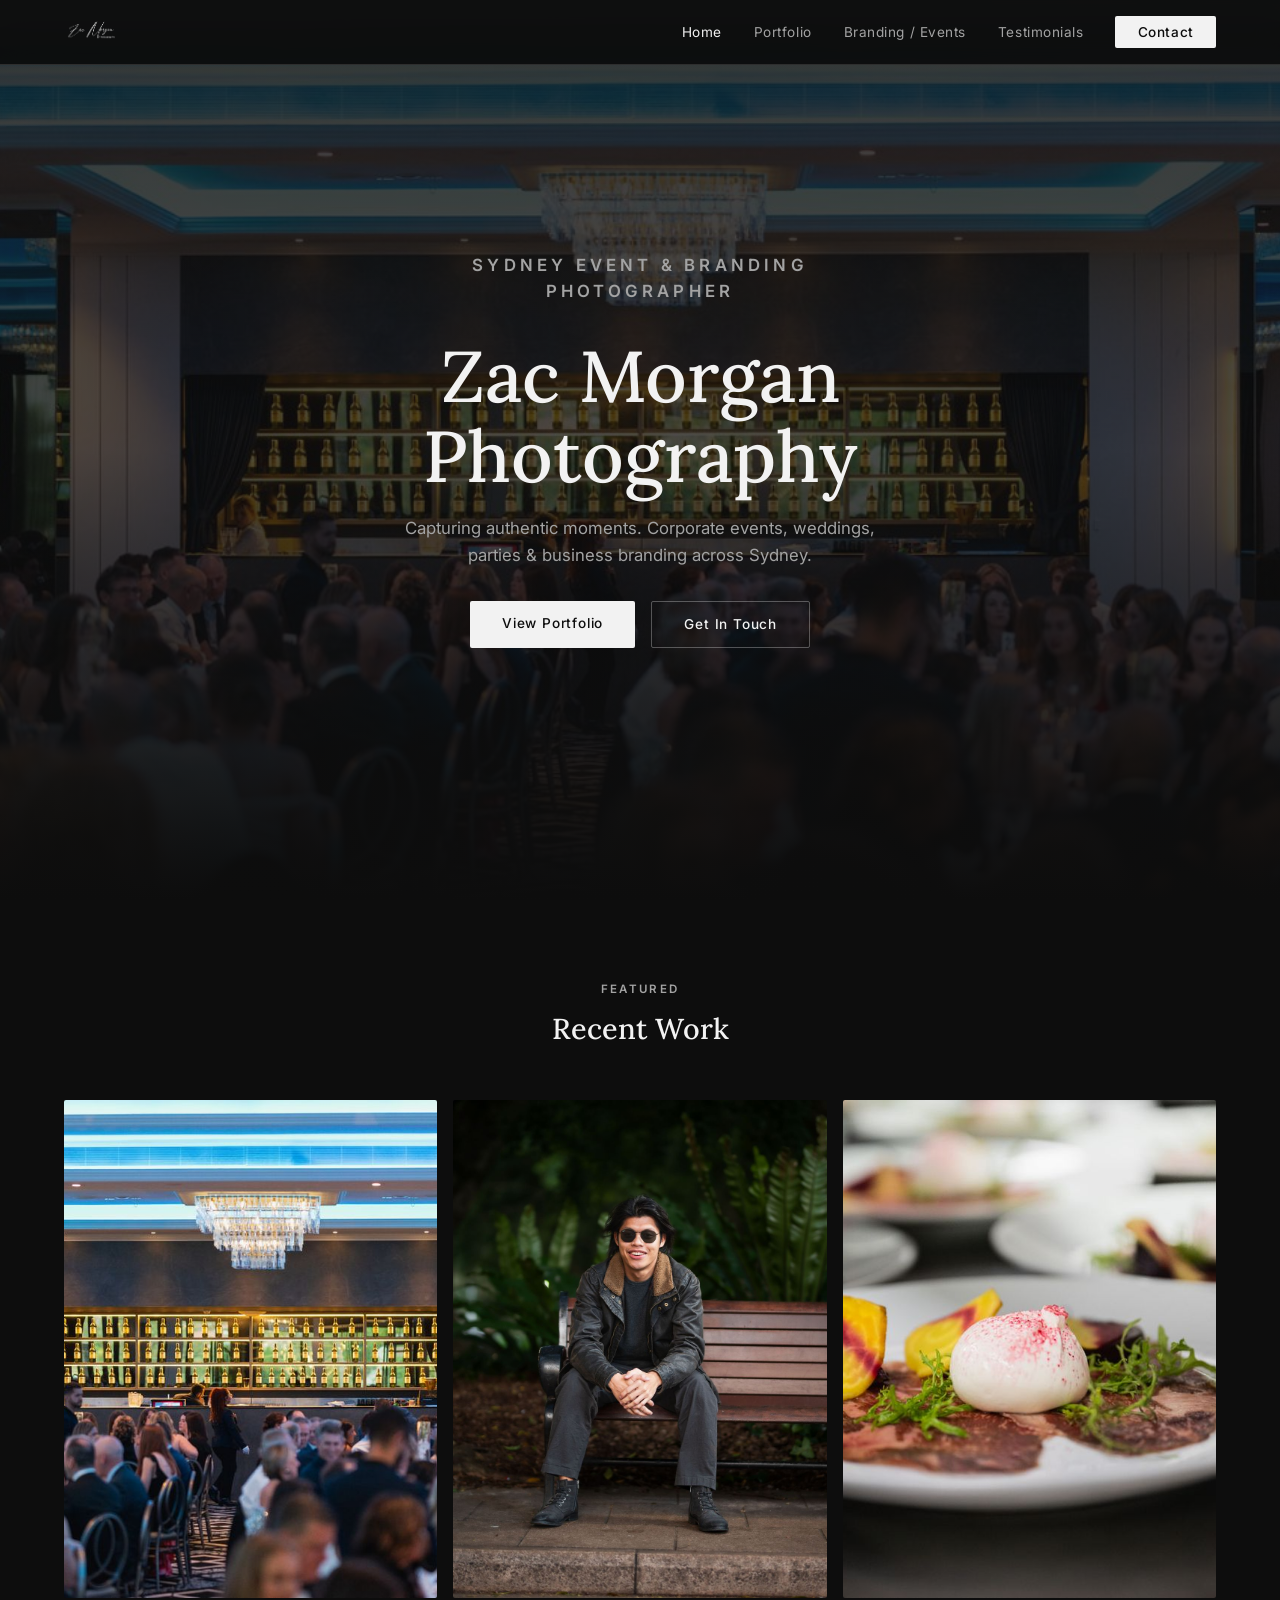
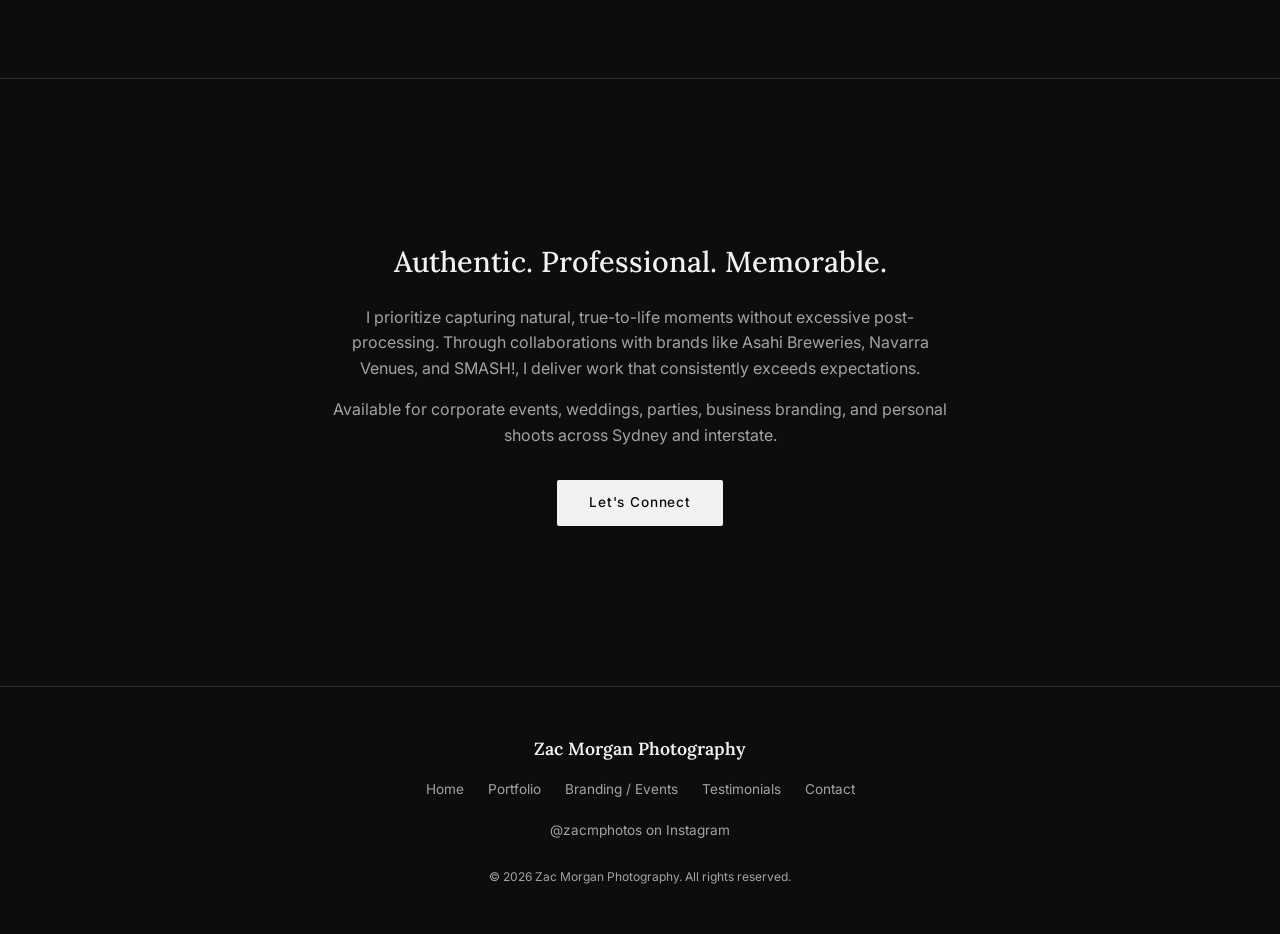
==== index.html @ 42e5a94a "Initial commit — zacmorgan photography portfolio site Static portfolio site with Docker/nginx deploy" ====
<!DOCTYPE html>
<html lang="en">
<head>
  <meta charset="UTF-8" />
  <meta name="viewport" content="width=device-width, initial-scale=1.0" />
  <title>Zac Morgan Photography — Sydney Event & Branding Photographer</title>
  <meta name="description" content="Professional event, wedding, corporate and branding photographer in Sydney. Authentic moments captured by Zac Morgan Photography." />
  <!-- Social sharing -->
  <meta property="og:type" content="website" />
  <meta property="og:title" content="Zac Morgan Photography — Sydney Event & Branding Photographer" />
  <meta property="og:description" content="Professional event, wedding, corporate and branding photographer in Sydney. Authentic moments captured by Zac Morgan Photography." />
  <meta property="og:image" content="images/LeMontageGraduationSetup15-11-240075-2417651a-1000.jpg" />
  <meta name="twitter:card" content="summary_large_image" />
  <meta name="twitter:title" content="Zac Morgan Photography — Sydney Event & Branding Photographer" />
  <meta name="twitter:description" content="Professional event, wedding, corporate and branding photographer in Sydney." />
  <meta name="twitter:image" content="images/LeMontageGraduationSetup15-11-240075-2417651a-1000.jpg" />
  <!-- Font preconnect for faster load -->
  <link rel="preconnect" href="https://fonts.googleapis.com" />
  <link rel="preconnect" href="https://fonts.gstatic.com" crossorigin />
  <link rel="stylesheet" href="css/style.css" />
</head>
<body>

  <nav class="site-nav" id="main-nav">
    <div class="nav-inner">
      <a href="index.html" class="nav-logo">
        <img src="images/6f475b0d01f52701b31e2f29bee7fa161ccdfed9465166064c2226d1204dc070.png" alt="Zac Morgan Photography" onerror="this.style.display='none'; this.nextElementSibling.style.display='block';" />
        <span class="logo-text" style="display:none;">Zac Morgan Photography</span>
      </a>
      <ul class="nav-links">
        <li><a href="index.html" class="active">Home</a></li>
        <li><a href="pages/portfolio.html">Portfolio</a></li>
        <li><a href="pages/events.html">Branding / Events</a></li>
        <li><a href="pages/testimonials.html">Testimonials</a></li>
        <li><a href="pages/contact.html" class="nav-cta">Contact</a></li>
      </ul>
      <button class="nav-toggle" aria-label="Menu"><span></span><span></span><span></span></button>
    </div>
  </nav>

  <!-- HERO -->
  <section class="hero">
    <div class="hero-bg">
      <img src="images/LeMontageGraduationSetup15-11-240075-2417651a-1000.jpg" alt="Corporate event venue" fetchpriority="high" />
    </div>
    <div class="hero-overlay"></div>
    <div class="hero-content">
      <p class="hero-eyebrow">Sydney Event &amp; Branding Photographer</p>
      <h1>Zac Morgan Photography</h1>
      <p>Capturing authentic moments. Corporate events, weddings, parties &amp; business branding across Sydney.</p>
      <div class="hero-buttons">
        <a href="pages/portfolio.html" class="btn btn--filled">View Portfolio</a>
        <a href="pages/contact.html" class="btn btn--outline">Get In Touch</a>
      </div>
    </div>
  </section>

  <!-- FEATURED -->
  <section class="section">
    <div class="container text-center" style="margin-bottom: 3rem;">
      <p style="font-size:0.72rem; font-weight:600; letter-spacing:0.2em; text-transform:uppercase; color:var(--muted); margin-bottom:0.5rem;">Featured</p>
      <h2 style="font-size:1.8rem;">Recent Work</h2>
    </div>
    <div class="featured-grid">
      <a href="pages/portfolio.html" class="featured-card">
        <img src="images/LeMontageGraduationSetup15-11-240075-2417651a-1000.jpg" alt="Corporate Events" loading="lazy" />
        <div class="featured-card-overlay"><span>Corporate Events</span></div>
      </a>
      <a href="pages/portfolio.html" class="featured-card">
        <img src="images/LLOuting-9-3083d882-1000.jpg" alt="Portraits" loading="lazy" />
        <div class="featured-card-overlay"><span>Portraits</span></div>
      </a>
      <a href="pages/portfolio.html" class="featured-card">
        <img src="images/LeMontageGraduationSetup15-11-240083-d6a0e7e9-1000.jpg" alt="Detail Shots" loading="lazy" />
        <div class="featured-card-overlay"><span>Detail Shots</span></div>
      </a>
    </div>
  </section>

  <!-- ABOUT -->
  <section class="section section--bordered">
    <div class="about-strip">
      <h2>Authentic. Professional. Memorable.</h2>
      <p>I prioritize capturing natural, true-to-life moments without excessive post-processing. Through collaborations with brands like Asahi Breweries, Navarra Venues, and SMASH!, I deliver work that consistently exceeds expectations.</p>
      <p>Available for corporate events, weddings, parties, business branding, and personal shoots across Sydney and interstate.</p>
      <div style="margin-top:2rem;">
        <a href="pages/contact.html" class="btn btn--filled">Let's Connect</a>
      </div>
    </div>
  </section>

  <footer class="site-footer">
    <div class="footer-logo">Zac Morgan Photography</div>
    <nav class="footer-nav">
      <a href="index.html">Home</a>
      <a href="pages/portfolio.html">Portfolio</a>
      <a href="pages/events.html">Branding / Events</a>
      <a href="pages/testimonials.html">Testimonials</a>
      <a href="pages/contact.html">Contact</a>
    </nav>
    <a href="https://www.instagram.com/zacmphotos" target="_blank" rel="noopener" class="footer-instagram">@zacmphotos on Instagram</a>
    <p class="footer-copy" style="margin-top:1.5rem;">&copy; 2026 Zac Morgan Photography. All rights reserved.</p>
  </footer>

  <script src="js/main.js"></script>
</body>
</html>
---- css/style.css ----
@import url('https://fonts.googleapis.com/css2?family=Lora:ital,wght@0,400;0,500;0,600;0,700;1,400;1,500&family=Inter:wght@300;400;500;600&display=swap');

*, *::before, *::after { box-sizing: border-box; margin: 0; padding: 0; }

:root {
  --bg: #0d0d0d;
  --bg-card: #141414;
  --fg: #f2f2f2;
  --muted: #a3a3a3;
  --border: #2e2e2e;
  --accent: #b8956a;
  --font-heading: 'Lora', Georgia, serif;
  --font-body: 'Inter', system-ui, sans-serif;
}

html { scroll-behavior: smooth; }

/* Focus styles for keyboard navigation */
:focus-visible {
  outline: 2px solid var(--accent);
  outline-offset: 3px;
  border-radius: 2px;
}

body {
  font-family: var(--font-body);
  background: var(--bg);
  color: var(--fg);
  -webkit-font-smoothing: antialiased;
  line-height: 1.6;
}
h1, h2, h3, h4 { font-family: var(--font-heading); font-weight: 500; }
a { color: inherit; text-decoration: none; }
img { display: block; max-width: 100%; }

/* NAV */
.site-nav {
  position: fixed; top: 0; left: 0; right: 0; z-index: 100;
  background: rgba(13,13,13,0.92); backdrop-filter: blur(12px);
  border-bottom: 1px solid var(--border);
}
.nav-inner {
  max-width: 1200px; margin: 0 auto;
  display: flex; align-items: center; justify-content: space-between;
  padding: 1rem 1.5rem;
}
.nav-logo { font-family: var(--font-heading); font-size: 1.1rem; font-weight: 600; letter-spacing: 0.02em; }
.nav-logo img { height: 32px; }
.nav-links { list-style: none; display: flex; align-items: center; gap: 2rem; }
.nav-links a {
  font-size: 0.85rem; letter-spacing: 0.04em; color: var(--muted);
  transition: color 0.2s;
}
.nav-links a:hover, .nav-links a.active { color: var(--fg); }
.nav-cta {
  background: var(--fg) !important; color: var(--bg) !important;
  padding: 0.5rem 1.4rem; border-radius: 2px; font-weight: 500;
}
.nav-cta:hover { opacity: 0.9; }
.nav-toggle { display: none; background: none; border: none; cursor: pointer; padding: 0.5rem; }
.nav-toggle span { display: block; width: 22px; height: 2px; background: var(--fg); margin: 5px 0; transition: 0.3s; }

/* HERO */
.hero { position: relative; height: 100vh; display: flex; align-items: center; justify-content: center; overflow: hidden; }
.hero-bg { position: absolute; inset: 0; }
.hero-bg img { width: 100%; height: 100%; object-fit: cover; opacity: 0.35; }
.hero-overlay { position: absolute; inset: 0; background: linear-gradient(to bottom, rgba(13,13,13,0.5), rgba(13,13,13,0.2) 50%, var(--bg)); }
.hero-content { position: relative; z-index: 2; text-align: center; padding: 0 1.5rem; max-width: 700px; }
.hero-eyebrow { font-size: 0.7rem; font-weight: 600; letter-spacing: 0.25em; text-transform: uppercase; color: var(--muted); margin-bottom: 1rem; }
.hero h1 { font-size: clamp(2.5rem, 6vw, 4.5rem); line-height: 1.1; margin-bottom: 1.2rem; }
.hero p { color: var(--muted); font-size: 1.05rem; margin-bottom: 2rem; max-width: 520px; margin-left: auto; margin-right: auto; }
.hero-buttons { display: flex; gap: 1rem; justify-content: center; flex-wrap: wrap; }

/* BUTTONS */
.btn {
  display: inline-block; font-size: 0.85rem; font-weight: 500; letter-spacing: 0.06em;
  padding: 0.75rem 2rem; border-radius: 2px; transition: all 0.2s; cursor: pointer; border: none;
}
.btn--filled { background: var(--fg); color: var(--bg); }
.btn--filled:hover { opacity: 0.9; }
.btn--outline { border: 1px solid rgba(242,242,242,0.3); color: var(--fg); background: transparent; }
.btn--outline:hover { border-color: rgba(242,242,242,0.6); }
.btn--light { border: 1px solid rgba(242,242,242,0.4); color: var(--fg); background: transparent; }
.btn--light:hover { border-color: var(--fg); }

/* SECTION */
.section { padding: 5rem 1.5rem; }
.section--bordered { border-top: 1px solid var(--border); }
.container { max-width: 1200px; margin: 0 auto; }
.text-center { text-align: center; }

/* PAGE HERO */
.page-hero { padding: 8rem 1.5rem 3rem; text-align: center; }
.page-hero .sub { font-size: 0.72rem; font-weight: 600; letter-spacing: 0.2em; text-transform: uppercase; color: var(--muted); margin-bottom: 0.5rem; }
.page-hero h1 { font-size: clamp(2rem, 5vw, 3rem); }

/* FEATURED GRID */
.featured-grid { display: grid; grid-template-columns: repeat(3, 1fr); gap: 1rem; max-width: 1200px; margin: 0 auto; padding: 0 1.5rem; }
.featured-card { position: relative; overflow: hidden; border-radius: 2px; aspect-ratio: 3/4; }
.featured-card img { width: 100%; height: 100%; object-fit: cover; transition: transform 0.5s; }
.featured-card:hover img { transform: scale(1.05); }
.featured-card-overlay {
  position: absolute; inset: 0;
  background: linear-gradient(to top, rgba(13,13,13,0.8), transparent);
  opacity: 0; transition: opacity 0.3s;
  display: flex; align-items: flex-end; padding: 1.5rem;
}
.featured-card:hover .featured-card-overlay { opacity: 1; }
.featured-card-overlay span { font-family: var(--font-heading); font-size: 1.1rem; }

/* ABOUT STRIP */
.about-strip { max-width: 680px; margin: 0 auto; text-align: center; padding: 5rem 1.5rem; }
.about-strip h2 { font-size: 1.8rem; margin-bottom: 1.2rem; }
.about-strip p { color: var(--muted); margin-bottom: 1rem; }

/* MASONRY */
.masonry-grid { columns: 3; column-gap: 1rem; max-width: 1200px; margin: 0 auto; padding: 0 1.5rem 3rem; }
.masonry-item { break-inside: avoid; margin-bottom: 1rem; }
.masonry-item img { width: 100%; border-radius: 2px; cursor: pointer; transition: transform 0.3s; }
.masonry-item img:hover, .masonry-item img:focus-visible { transform: scale(1.02); outline: 2px solid var(--accent); outline-offset: 2px; }

/* PORTFOLIO INTRO */
.portfolio-intro { max-width: 680px; margin: 0 auto; text-align: center; padding: 0 1.5rem 3rem; color: var(--muted); }
.portfolio-intro p { margin-bottom: 1rem; }
.portfolio-intro .instagram-link { color: var(--fg); text-decoration: underline; text-underline-offset: 4px; }

/* EVENTS HERO CARDS */
.events-hero-cards { display: grid; grid-template-columns: repeat(3, 1fr); gap: 1rem; max-width: 1200px; margin: 0 auto; padding: 0 1.5rem; }
.events-hero-card { position: relative; overflow: hidden; border-radius: 2px; aspect-ratio: 3/4; }
.events-hero-card img { width: 100%; height: 100%; object-fit: cover; transition: transform 0.5s; }
.events-hero-card:hover img { transform: scale(1.05); }
.events-hero-card-overlay {
  position: absolute; inset: 0;
  background: linear-gradient(to top, rgba(13,13,13,0.8) 10%, transparent 60%);
  display: flex; flex-direction: column; align-items: center; justify-content: flex-end; padding-bottom: 2rem;
}
.events-hero-card-overlay h3 { font-family: var(--font-heading); font-size: 1.5rem; margin-bottom: 0.25rem; }
.events-hero-card-overlay p { font-size: 0.85rem; color: var(--muted); margin-bottom: 1rem; }

/* EVENTS ABOUT */
.events-about { max-width: 680px; margin: 0 auto; text-align: center; padding: 5rem 1.5rem; }
.events-about .eyebrow { font-size: 0.72rem; font-weight: 700; letter-spacing: 0.2em; text-transform: uppercase; display: block; margin-bottom: 1rem; }
.text-accent { color: var(--accent); }
.events-about h2 { font-size: 1.8rem; margin-bottom: 1.2rem; }
.events-about p { color: var(--muted); margin-bottom: 1rem; }

/* EVENTS GALLERY */
.events-gallery { display: grid; grid-template-columns: repeat(3, 1fr); gap: 1rem; max-width: 1200px; margin: 0 auto; padding: 0 1.5rem 3rem; }
.events-gallery-item { overflow: hidden; border-radius: 2px; }
.events-gallery-item img { width: 100%; height: 260px; object-fit: cover; transition: transform 0.5s; }
.events-gallery-item:hover img { transform: scale(1.05); }

/* TESTIMONIALS */
.testimonials-grid { display: grid; grid-template-columns: repeat(2, 1fr); gap: 1.5rem; max-width: 1000px; margin: 0 auto; padding: 0 1.5rem 3rem; }
.testimonial-card {
  background: var(--bg-card); border: 1px solid var(--border);
  border-radius: 2px; padding: 2rem;
}
.stars { color: var(--accent); font-size: 0.9rem; margin-bottom: 0.75rem; letter-spacing: 2px; }
.testimonial-card blockquote { color: var(--muted); font-style: italic; margin-bottom: 1rem; font-size: 0.92rem; }
.testimonial-card cite { font-style: normal; font-size: 0.85rem; font-weight: 500; color: var(--fg); }

.testimonials-cta, .testimonial-strip { text-align: center; padding: 4rem 1.5rem; border-top: 1px solid var(--border); }

/* CONTACT */
.contact-layout { display: grid; grid-template-columns: 1fr 1fr; gap: 3rem; max-width: 1100px; margin: 0 auto; padding: 7rem 1.5rem 4rem; }
.contact-info h1 { font-size: 2.5rem; margin-bottom: 1.5rem; }
.contact-info p { color: var(--muted); margin-bottom: 1rem; }
.contact-detail { display: flex; align-items: center; gap: 0.75rem; color: var(--muted); margin-bottom: 0.75rem; }
.contact-detail .icon { color: var(--accent); font-size: 1.1rem; }
.contact-social { margin-top: 1.5rem; display: flex; gap: 1.5rem; }
.contact-social a { font-size: 0.85rem; color: var(--muted); text-decoration: underline; text-underline-offset: 4px; }
.contact-social a:hover { color: var(--fg); }

.contact-form-wrap { background: var(--bg-card); border: 1px solid var(--border); border-radius: 2px; padding: 2rem; }
.contact-form-wrap h2 { font-family: var(--font-heading); font-size: 1.5rem; margin-bottom: 1.5rem; }

.form-group { margin-bottom: 1.2rem; }
.form-group label { display: block; font-size: 0.85rem; color: var(--muted); margin-bottom: 0.4rem; }
.form-group .req { color: var(--accent); }
.form-group input[type="text"],
.form-group input[type="email"],
.form-group input[type="tel"],
.form-group input[type="date"],
.form-group textarea,
.form-group select {
  width: 100%; background: var(--bg); border: 1px solid var(--border);
  border-radius: 2px; padding: 0.65rem 1rem; font-size: 0.85rem;
  color: var(--fg); font-family: var(--font-body);
  transition: border-color 0.2s;
}
.form-group input:focus, .form-group textarea:focus, .form-group select:focus {
  outline: none; border-color: rgba(242,242,242,0.4);
}
.form-group input:focus-visible, .form-group textarea:focus-visible, .form-group select:focus-visible {
  outline: 2px solid var(--accent); outline-offset: 0; border-color: rgba(242,242,242,0.4);
}
.form-group textarea { resize: none; min-height: 100px; }

.radio-group { display: grid; grid-template-columns: 1fr 1fr; gap: 0.5rem; }
.radio-option { display: flex; align-items: center; gap: 0.5rem; }
.radio-option input[type="radio"] { accent-color: var(--fg); }
.radio-option label { font-size: 0.85rem; color: var(--muted); cursor: pointer; margin-bottom: 0; }

.form-status { display: none; padding: 0.75rem 1rem; border-radius: 2px; margin-bottom: 1rem; font-size: 0.85rem; }
.form-status.success { display: block; background: rgba(34,197,94,0.15); color: #4ade80; border: 1px solid rgba(34,197,94,0.3); }
.form-status.error { display: block; background: rgba(239,68,68,0.15); color: #f87171; border: 1px solid rgba(239,68,68,0.3); }

/* FOOTER */
.site-footer { border-top: 1px solid var(--border); padding: 3rem 1.5rem; text-align: center; }
.footer-logo { font-family: var(--font-heading); font-size: 1.1rem; font-weight: 600; margin-bottom: 1rem; }
.footer-nav { display: flex; flex-wrap: wrap; justify-content: center; gap: 1.5rem; margin-bottom: 1rem; }
.footer-nav a { font-size: 0.85rem; color: var(--muted); transition: color 0.2s; }
.footer-nav a:hover { color: var(--fg); }
.footer-instagram { font-size: 0.85rem; color: var(--muted); }
.footer-instagram:hover { color: var(--fg); }
.footer-copy { font-size: 0.75rem; color: var(--muted); }

/* LIGHTBOX */
.lightbox { display: none; position: fixed; inset: 0; z-index: 200; background: rgba(0,0,0,0.95); align-items: center; justify-content: center; }
.lightbox.active { display: flex; }
.lightbox-close { position: absolute; top: 1.5rem; right: 1.5rem; background: none; border: none; color: var(--fg); font-size: 2rem; cursor: pointer; }
.lightbox-prev, .lightbox-next { position: absolute; top: 50%; transform: translateY(-50%); background: none; border: none; color: var(--fg); font-size: 2rem; cursor: pointer; padding: 1rem; }
.lightbox-prev { left: 1rem; }
.lightbox-next { right: 1rem; }
.lightbox-img { max-height: 85vh; max-width: 90vw; object-fit: contain; }

/* FADE */
.fade-in { opacity: 0; transform: translateY(24px); transition: opacity 0.6s ease, transform 0.6s ease; }
.fade-in.visible { opacity: 1; transform: none; }

/* RESPONSIVE */
@media (max-width: 768px) {
  .nav-links { display: none; }
  .nav-toggle { display: block; }
  .nav-links.open { display: flex; flex-direction: column; position: absolute; top: 100%; left: 0; right: 0; background: var(--bg); border-top: 1px solid var(--border); padding: 1.5rem; gap: 1rem; }
  .featured-grid, .events-hero-cards, .events-gallery { grid-template-columns: 1fr; }
  .masonry-grid { columns: 1; }
  .testimonials-grid { grid-template-columns: 1fr; }
  .contact-layout { grid-template-columns: 1fr; padding-top: 5rem; }
  .hero h1 { font-size: 2.2rem; }
  .radio-group { grid-template-columns: 1fr; }
}
@media (min-width: 769px) and (max-width: 1024px) {
  .masonry-grid { columns: 2; }
}
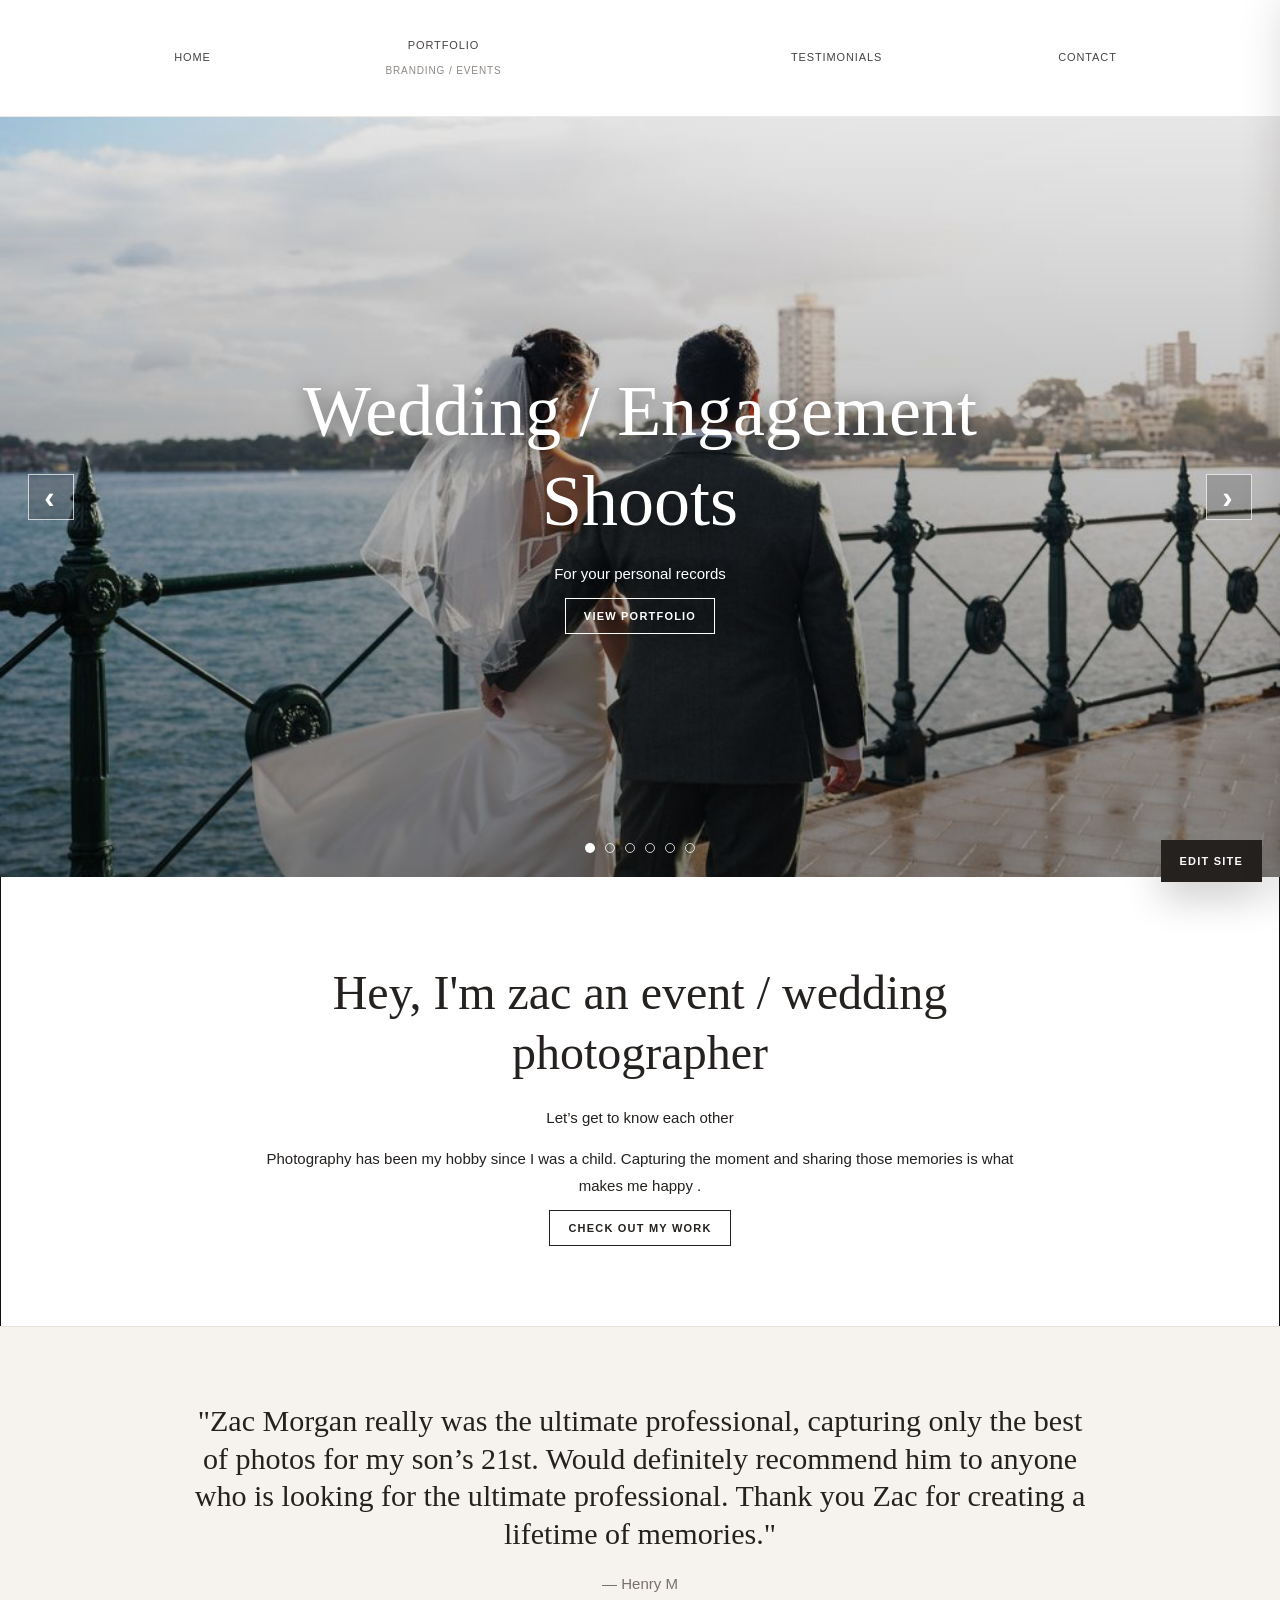
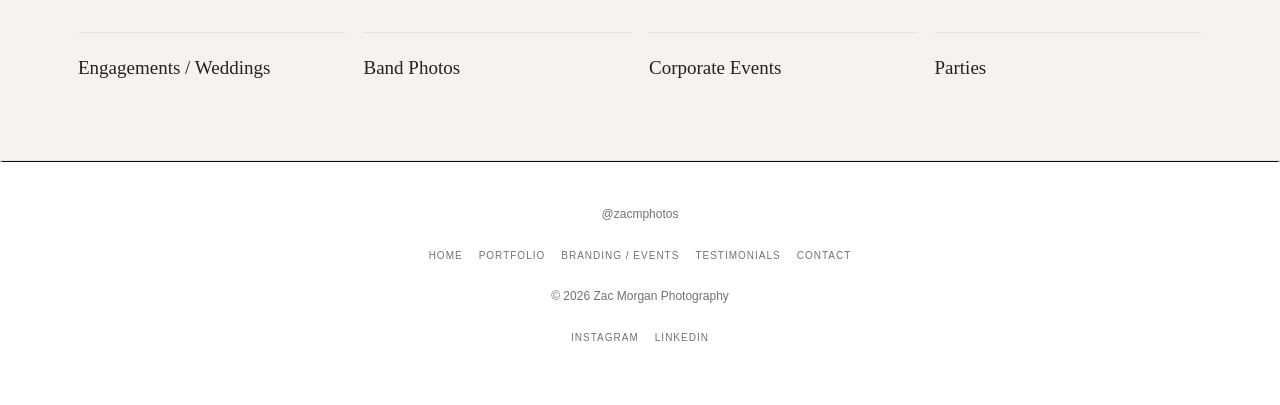
==== commit 56fb84b1: "Build local Zac Morgan Photography site clone" ====
--- a/index.html
+++ b/index.html
@@ -1,107 +1,117 @@
-<!DOCTYPE html>
+<!doctype html>
 <html lang="en">
-<head>
-  <meta charset="UTF-8" />
-  <meta name="viewport" content="width=device-width, initial-scale=1.0" />
-  <title>Zac Morgan Photography — Sydney Event & Branding Photographer</title>
-  <meta name="description" content="Professional event, wedding, corporate and branding photographer in Sydney. Authentic moments captured by Zac Morgan Photography." />
-  <!-- Social sharing -->
-  <meta property="og:type" content="website" />
-  <meta property="og:title" content="Zac Morgan Photography — Sydney Event & Branding Photographer" />
-  <meta property="og:description" content="Professional event, wedding, corporate and branding photographer in Sydney. Authentic moments captured by Zac Morgan Photography." />
-  <meta property="og:image" content="images/LeMontageGraduationSetup15-11-240075-2417651a-1000.jpg" />
-  <meta name="twitter:card" content="summary_large_image" />
-  <meta name="twitter:title" content="Zac Morgan Photography — Sydney Event & Branding Photographer" />
-  <meta name="twitter:description" content="Professional event, wedding, corporate and branding photographer in Sydney." />
-  <meta name="twitter:image" content="images/LeMontageGraduationSetup15-11-240075-2417651a-1000.jpg" />
-  <!-- Font preconnect for faster load -->
-  <link rel="preconnect" href="https://fonts.googleapis.com" />
-  <link rel="preconnect" href="https://fonts.gstatic.com" crossorigin />
-  <link rel="stylesheet" href="css/style.css" />
-</head>
-<body>
+  <head>
+    <meta charset="utf-8" />
+    <meta name="viewport" content="width=device-width, initial-scale=1" />
+    <title>Zac Morgan Photography</title>
+    <meta
+      name="description"
+      content="Local editable mock of Zac Morgan Photography."
+    />
+    <link rel="stylesheet" href="/styles.css?v=3" />
+  </head>
+  <body>
+    <header class="site-header" data-header>
+      <nav class="nav-shell" aria-label="Main navigation">
+        <a href="/" data-link>Home</a>
+        <div class="nav-group">
+          <a href="/portfolio/" data-link>Portfolio</a>
+          <a class="sub-link" href="/events/" data-link>Branding / Events</a>
+        </div>
+        <a class="brand-mark" href="/" data-link aria-label="Zac Morgan Photography">
+          <img data-logo alt="Zac Morgan Photography logo" />
+        </a>
+        <a href="/testimonials/" data-link>Testimonials</a>
+        <a href="/contact/" data-link>Contact</a>
+      </nav>
+    </header>
 
-  <nav class="site-nav" id="main-nav">
-    <div class="nav-inner">
-      <a href="index.html" class="nav-logo">
-        <img src="images/6f475b0d01f52701b31e2f29bee7fa161ccdfed9465166064c2226d1204dc070.png" alt="Zac Morgan Photography" onerror="this.style.display='none'; this.nextElementSibling.style.display='block';" />
-        <span class="logo-text" style="display:none;">Zac Morgan Photography</span>
-      </a>
-      <ul class="nav-links">
-        <li><a href="index.html" class="active">Home</a></li>
-        <li><a href="pages/portfolio.html">Portfolio</a></li>
-        <li><a href="pages/events.html">Branding / Events</a></li>
-        <li><a href="pages/testimonials.html">Testimonials</a></li>
-        <li><a href="pages/contact.html" class="nav-cta">Contact</a></li>
-      </ul>
-      <button class="nav-toggle" aria-label="Menu"><span></span><span></span><span></span></button>
-    </div>
-  </nav>
+    <main id="app" tabindex="-1"></main>
 
-  <!-- HERO -->
-  <section class="hero">
-    <div class="hero-bg">
-      <img src="images/LeMontageGraduationSetup15-11-240075-2417651a-1000.jpg" alt="Corporate event venue" fetchpriority="high" />
-    </div>
-    <div class="hero-overlay"></div>
-    <div class="hero-content">
-      <p class="hero-eyebrow">Sydney Event &amp; Branding Photographer</p>
-      <h1>Zac Morgan Photography</h1>
-      <p>Capturing authentic moments. Corporate events, weddings, parties &amp; business branding across Sydney.</p>
-      <div class="hero-buttons">
-        <a href="pages/portfolio.html" class="btn btn--filled">View Portfolio</a>
-        <a href="pages/contact.html" class="btn btn--outline">Get In Touch</a>
+    <footer class="site-footer">
+      <a href="https://www.instagram.com/zacmphotos/" target="_blank" rel="noreferrer">@zacmphotos</a>
+      <nav aria-label="Footer navigation">
+        <a href="/" data-link>Home</a>
+        <a href="/portfolio/" data-link>Portfolio</a>
+        <a href="/events/" data-link>Branding / Events</a>
+        <a href="/testimonials/" data-link>Testimonials</a>
+        <a href="/contact/" data-link>Contact</a>
+      </nav>
+      <p>© 2026 Zac Morgan Photography</p>
+      <div class="social-row" aria-label="Social links">
+        <a href="https://www.instagram.com/zacmphotos/" target="_blank" rel="noreferrer">Instagram</a>
+        <a href="https://www.linkedin.com/" target="_blank" rel="noreferrer">LinkedIn</a>
       </div>
-    </div>
-  </section>
+    </footer>
 
-  <!-- FEATURED -->
-  <section class="section">
-    <div class="container text-center" style="margin-bottom: 3rem;">
-      <p style="font-size:0.72rem; font-weight:600; letter-spacing:0.2em; text-transform:uppercase; color:var(--muted); margin-bottom:0.5rem;">Featured</p>
-      <h2 style="font-size:1.8rem;">Recent Work</h2>
-    </div>
-    <div class="featured-grid">
-      <a href="pages/portfolio.html" class="featured-card">
-        <img src="images/LeMontageGraduationSetup15-11-240075-2417651a-1000.jpg" alt="Corporate Events" loading="lazy" />
-        <div class="featured-card-overlay"><span>Corporate Events</span></div>
-      </a>
-      <a href="pages/portfolio.html" class="featured-card">
-        <img src="images/LLOuting-9-3083d882-1000.jpg" alt="Portraits" loading="lazy" />
-        <div class="featured-card-overlay"><span>Portraits</span></div>
-      </a>
-      <a href="pages/portfolio.html" class="featured-card">
-        <img src="images/LeMontageGraduationSetup15-11-240083-d6a0e7e9-1000.jpg" alt="Detail Shots" loading="lazy" />
-        <div class="featured-card-overlay"><span>Detail Shots</span></div>
-      </a>
-    </div>
-  </section>
+    <button class="edit-toggle" type="button" data-edit-toggle>Edit Site</button>
+    <aside class="editor-panel" data-editor aria-label="Site editor">
+      <div class="editor-heading">
+        <div>
+          <p>Local Editor</p>
+          <strong data-editor-page>Page</strong>
+        </div>
+        <button type="button" data-close-editor aria-label="Close editor">×</button>
+      </div>
 
-  <!-- ABOUT -->
-  <section class="section section--bordered">
-    <div class="about-strip">
-      <h2>Authentic. Professional. Memorable.</h2>
-      <p>I prioritize capturing natural, true-to-life moments without excessive post-processing. Through collaborations with brands like Asahi Breweries, Navarra Venues, and SMASH!, I deliver work that consistently exceeds expectations.</p>
-      <p>Available for corporate events, weddings, parties, business branding, and personal shoots across Sydney and interstate.</p>
-      <div style="margin-top:2rem;">
-        <a href="pages/contact.html" class="btn btn--filled">Let's Connect</a>
+      <label>
+        Layout
+        <select data-layout-control="mode">
+          <option value="masonry">Masonry gallery</option>
+          <option value="grid">Even grid</option>
+          <option value="feature">Large feature</option>
+        </select>
+      </label>
+      <label>
+        Gallery columns
+        <input type="range" min="2" max="5" step="1" data-layout-control="columns" />
+      </label>
+      <label>
+        Image gap
+        <input type="range" min="4" max="28" step="2" data-layout-control="gap" />
+      </label>
+      <label>
+        Hero height
+        <input type="range" min="280" max="760" step="20" data-layout-control="heroHeight" />
+      </label>
+
+      <hr />
+
+      <p class="editor-help">Click any image while editing to swap it, crop it, or change its alt text.</p>
+      <label>
+        Selected image URL
+        <input type="url" data-image-url placeholder="https://..." />
+      </label>
+      <label>
+        Upload replacement
+        <input type="file" accept="image/*" data-image-upload />
+      </label>
+      <label>
+        Crop position
+        <select data-image-position>
+          <option value="center">Center</option>
+          <option value="top">Top</option>
+          <option value="bottom">Bottom</option>
+          <option value="left">Left</option>
+          <option value="right">Right</option>
+        </select>
+      </label>
+      <label>
+        Alt text
+        <textarea rows="3" data-image-alt></textarea>
+      </label>
+
+      <div class="editor-actions">
+        <button type="button" data-export>Export JSON</button>
+        <label class="import-button">
+          Import JSON
+          <input type="file" accept="application/json" data-import hidden />
+        </label>
+        <button type="button" data-reset>Reset</button>
       </div>
-    </div>
-  </section>
+    </aside>
 
-  <footer class="site-footer">
-    <div class="footer-logo">Zac Morgan Photography</div>
-    <nav class="footer-nav">
-      <a href="index.html">Home</a>
-      <a href="pages/portfolio.html">Portfolio</a>
-      <a href="pages/events.html">Branding / Events</a>
-      <a href="pages/testimonials.html">Testimonials</a>
-      <a href="pages/contact.html">Contact</a>
-    </nav>
-    <a href="https://www.instagram.com/zacmphotos" target="_blank" rel="noopener" class="footer-instagram">@zacmphotos on Instagram</a>
-    <p class="footer-copy" style="margin-top:1.5rem;">&copy; 2026 Zac Morgan Photography. All rights reserved.</p>
-  </footer>
-
-  <script src="js/main.js"></script>
-</body>
+    <script src="/assets/site/assets.js?v=1"></script>
+    <script src="/app.js?v=4"></script>
+  </body>
 </html>
--- a/styles.css
+++ b/styles.css
@@ -0,0 +1,696 @@
+:root {
+  --bg: #ffffff;
+  --ink: #24211f;
+  --muted: #77716d;
+  --line: #e8e2dc;
+  --panel: #f7f3ef;
+  --accent: #9d7f66;
+  --max: 1180px;
+  --gap: 18px;
+  --columns: 3;
+  --hero-height: 520px;
+  color-scheme: light;
+}
+
+* {
+  box-sizing: border-box;
+}
+
+html {
+  scroll-behavior: smooth;
+}
+
+body {
+  margin: 0;
+  background: var(--bg);
+  color: var(--ink);
+  font-family: Montserrat, Arial, Helvetica, sans-serif;
+  font-size: 15px;
+  line-height: 1.75;
+}
+
+a {
+  color: inherit;
+  text-decoration: none;
+}
+
+img {
+  display: block;
+  width: 100%;
+}
+
+.site-header {
+  position: sticky;
+  top: 0;
+  z-index: 20;
+  background: rgba(255, 255, 255, 0.93);
+  border-bottom: 1px solid rgba(232, 226, 220, 0.72);
+  backdrop-filter: blur(10px);
+}
+
+.nav-shell {
+  min-height: 116px;
+  max-width: var(--max);
+  margin: 0 auto;
+  padding: 18px 28px;
+  display: grid;
+  grid-template-columns: 1fr 1fr 120px 1fr 1fr;
+  align-items: center;
+  gap: 22px;
+  text-align: center;
+  text-transform: uppercase;
+  letter-spacing: 0.08em;
+  font-size: 11px;
+}
+
+.nav-shell a {
+  opacity: 0.84;
+}
+
+.nav-shell a:hover,
+.nav-shell a[aria-current="page"] {
+  opacity: 1;
+  color: var(--accent);
+}
+
+.nav-group {
+  display: grid;
+  gap: 7px;
+}
+
+.sub-link {
+  font-size: 10px;
+  color: var(--muted);
+}
+
+.brand-mark {
+  justify-self: center;
+  width: 94px;
+  height: 72px;
+  display: grid;
+  place-items: center;
+}
+
+.brand-mark img {
+  max-width: 94px;
+  max-height: 72px;
+  object-fit: contain;
+}
+
+main {
+  min-height: 60vh;
+}
+
+.page {
+  animation: fade-in 420ms ease both;
+}
+
+.hero-card,
+.hero-carousel {
+  position: relative;
+  min-height: var(--hero-height);
+  overflow: hidden;
+  isolation: isolate;
+}
+
+.hero-card {
+  display: grid;
+  place-items: center;
+}
+
+.hero-card.small {
+  min-height: 430px;
+}
+
+.hero-carousel {
+  height: min(760px, calc(100vh - 116px));
+  min-height: 560px;
+  background: #181614;
+}
+
+.carousel-track,
+.hero-slide {
+  position: absolute;
+  inset: 0;
+}
+
+.hero-slide {
+  display: grid;
+  place-items: center;
+  opacity: 0;
+  transform: scale(1.02);
+  transition: opacity 680ms ease, transform 1200ms ease;
+  pointer-events: none;
+}
+
+.hero-slide.is-active {
+  opacity: 1;
+  transform: scale(1);
+  pointer-events: auto;
+}
+
+.hero-card img,
+.hero-slide img,
+.wide-image img,
+.image-tile img,
+.cta-image img {
+  height: 100%;
+  object-fit: cover;
+  object-position: var(--pos, center);
+}
+
+.hero-card::after,
+.hero-slide::after {
+  content: "";
+  position: absolute;
+  inset: 0;
+  background: linear-gradient(180deg, rgba(0, 0, 0, 0.08), rgba(0, 0, 0, 0.45));
+  z-index: -1;
+}
+
+.hero-card > img,
+.hero-slide > img {
+  position: absolute;
+  inset: 0;
+  z-index: -2;
+}
+
+.hero-copy {
+  max-width: 760px;
+  padding: 42px 24px;
+  color: #fff;
+  text-align: center;
+  text-shadow: 0 2px 20px rgba(0, 0, 0, 0.45);
+}
+
+.hero-carousel .hero-copy {
+  max-width: 900px;
+}
+
+.carousel-button {
+  position: absolute;
+  top: 50%;
+  z-index: 5;
+  width: 46px;
+  height: 46px;
+  min-height: 46px;
+  padding: 0;
+  border-color: rgba(255, 255, 255, 0.72);
+  color: #fff;
+  background: rgba(0, 0, 0, 0.18);
+  font-size: 31px;
+  line-height: 1;
+  transform: translateY(-50%);
+}
+
+.carousel-button.prev {
+  left: 28px;
+}
+
+.carousel-button.next {
+  right: 28px;
+}
+
+.carousel-dots {
+  position: absolute;
+  left: 50%;
+  bottom: 24px;
+  z-index: 5;
+  display: flex;
+  gap: 10px;
+  transform: translateX(-50%);
+}
+
+.carousel-dots button {
+  width: 10px;
+  height: 10px;
+  min-height: 10px;
+  padding: 0;
+  border: 1px solid rgba(255, 255, 255, 0.78);
+  border-radius: 50%;
+  background: transparent;
+}
+
+.carousel-dots button.is-active {
+  background: #fff;
+}
+
+h1,
+h2,
+h3,
+.quote {
+  font-family: Lora, Georgia, "Times New Roman", serif;
+  font-weight: 400;
+  line-height: 1.25;
+}
+
+h1 {
+  margin: 0 0 12px;
+  font-size: clamp(38px, 6vw, 72px);
+}
+
+h2 {
+  margin: 0 0 22px;
+  font-size: clamp(29px, 4vw, 48px);
+}
+
+h3 {
+  margin: 0 0 14px;
+  font-size: 25px;
+}
+
+.eyebrow {
+  margin: 0 0 16px;
+  text-transform: uppercase;
+  letter-spacing: 0.16em;
+  font-size: 11px;
+}
+
+.button-link,
+button,
+.import-button {
+  border: 1px solid var(--ink);
+  background: transparent;
+  color: var(--ink);
+  min-height: 42px;
+  padding: 11px 18px;
+  text-transform: uppercase;
+  letter-spacing: 0.11em;
+  font: 600 11px/1 Montserrat, Arial, sans-serif;
+  cursor: pointer;
+}
+
+.hero-copy .button-link,
+.dark-band .button-link {
+  border-color: #fff;
+  color: #fff;
+}
+
+.section {
+  max-width: var(--max);
+  margin: 0 auto;
+  padding: 86px 28px;
+}
+
+.section.narrow {
+  max-width: 850px;
+  text-align: center;
+}
+
+.split {
+  display: grid;
+  grid-template-columns: minmax(0, 0.9fr) minmax(0, 1.1fr);
+  gap: 52px;
+  align-items: center;
+}
+
+.feature-links {
+  display: grid;
+  grid-template-columns: repeat(4, minmax(0, 1fr));
+  gap: 18px;
+  margin-top: 34px;
+}
+
+.feature-links a {
+  border-top: 1px solid var(--line);
+  padding-top: 18px;
+  font-family: Lora, Georgia, serif;
+  font-size: 19px;
+}
+
+.masonry,
+.gallery-grid {
+  max-width: var(--max);
+  margin: 0 auto;
+  padding: 0 28px 86px;
+  columns: var(--columns);
+  column-gap: var(--gap);
+}
+
+.gallery-grid.grid-mode {
+  columns: unset;
+  display: grid;
+  grid-template-columns: repeat(var(--columns), minmax(0, 1fr));
+  gap: var(--gap);
+}
+
+.gallery-grid.feature-mode .image-tile:first-child {
+  min-height: 620px;
+}
+
+.image-tile {
+  position: relative;
+  min-height: 310px;
+  margin: 0 0 var(--gap);
+  break-inside: avoid;
+  overflow: hidden;
+  background: var(--panel);
+}
+
+.image-tile.tall {
+  min-height: 520px;
+}
+
+.image-tile.wide {
+  min-height: 390px;
+}
+
+.image-tile img {
+  position: absolute;
+  inset: 0;
+}
+
+.events-top {
+  display: grid;
+  grid-template-columns: repeat(3, minmax(0, 1fr));
+}
+
+.text-band {
+  background: #f6f2ee;
+  border-top: 1px solid var(--line);
+  border-bottom: 1px solid var(--line);
+}
+
+.quote-shell {
+  max-width: var(--max);
+  margin: 0 auto;
+  padding: 76px 28px;
+}
+
+.dark-band {
+  background: #181614;
+  color: #fff;
+  text-align: center;
+}
+
+.quote {
+  max-width: 900px;
+  margin: 0 auto;
+  text-align: center;
+  font-size: clamp(22px, 2.35vw, 32px);
+}
+
+.quote-author {
+  margin-top: 18px;
+  text-align: center;
+  color: var(--muted);
+}
+
+.reviews {
+  max-width: 980px;
+  margin: 0 auto;
+  padding: 70px 28px 20px;
+}
+
+.review {
+  max-width: 840px;
+  margin: 0 auto 44px;
+  text-align: center;
+}
+
+.review blockquote {
+  margin: 0;
+  font-family: Lora, Georgia, serif;
+  font-size: clamp(20px, 2vw, 28px);
+  line-height: 1.55;
+}
+
+.review cite {
+  display: block;
+  margin-top: 12px;
+  color: var(--muted);
+  font-style: normal;
+}
+
+.wide-image,
+.cta-image {
+  min-height: 500px;
+  overflow: hidden;
+  position: relative;
+}
+
+.contact-layout {
+  display: grid;
+  grid-template-columns: minmax(0, 0.85fr) minmax(0, 1.15fr);
+  gap: 52px;
+  align-items: start;
+}
+
+.contact-form {
+  display: grid;
+  grid-template-columns: repeat(2, minmax(0, 1fr));
+  gap: 18px;
+}
+
+.contact-form label {
+  display: grid;
+  gap: 7px;
+  font-size: 12px;
+  color: var(--muted);
+}
+
+.contact-form .full {
+  grid-column: 1 / -1;
+}
+
+input,
+textarea,
+select {
+  width: 100%;
+  border: 1px solid var(--line);
+  background: #fff;
+  color: var(--ink);
+  min-height: 44px;
+  padding: 10px 12px;
+  font: inherit;
+}
+
+textarea {
+  resize: vertical;
+}
+
+.radio-grid {
+  grid-column: 1 / -1;
+  display: grid;
+  grid-template-columns: repeat(3, minmax(0, 1fr));
+  gap: 10px 16px;
+}
+
+.radio-grid label {
+  display: flex;
+  align-items: center;
+  gap: 8px;
+  color: var(--ink);
+}
+
+.radio-grid input {
+  width: auto;
+  min-height: auto;
+}
+
+.site-footer {
+  border-top: 1px solid var(--line);
+  text-align: center;
+  padding: 42px 24px 36px;
+  color: var(--muted);
+  font-size: 12px;
+}
+
+.site-footer nav,
+.social-row {
+  margin: 22px auto;
+  display: flex;
+  justify-content: center;
+  flex-wrap: wrap;
+  gap: 16px;
+  text-transform: uppercase;
+  letter-spacing: 0.1em;
+  font-size: 10px;
+}
+
+.edit-toggle {
+  position: fixed;
+  right: 18px;
+  bottom: 18px;
+  z-index: 50;
+  background: var(--ink);
+  color: #fff;
+  border-color: var(--ink);
+  box-shadow: 0 16px 38px rgba(0, 0, 0, 0.2);
+}
+
+.editor-panel {
+  position: fixed;
+  inset: 0 0 0 auto;
+  z-index: 60;
+  width: min(390px, 100vw);
+  padding: 22px;
+  background: #fff;
+  border-left: 1px solid var(--line);
+  box-shadow: -18px 0 42px rgba(0, 0, 0, 0.14);
+  transform: translateX(105%);
+  transition: transform 240ms ease;
+  overflow: auto;
+}
+
+body.editing .editor-panel {
+  transform: translateX(0);
+}
+
+body.editing [data-editable] {
+  outline: 1px dashed rgba(157, 127, 102, 0.8);
+  outline-offset: 5px;
+}
+
+.editor-heading {
+  display: flex;
+  align-items: center;
+  justify-content: space-between;
+  margin-bottom: 20px;
+}
+
+.editor-heading p {
+  margin: 0 0 2px;
+  color: var(--muted);
+  font-size: 12px;
+  text-transform: uppercase;
+  letter-spacing: 0.12em;
+}
+
+.editor-heading button {
+  border: 0;
+  min-height: 34px;
+  padding: 0 8px;
+  font-size: 28px;
+}
+
+.editor-panel label {
+  display: grid;
+  gap: 8px;
+  margin: 0 0 16px;
+  color: var(--muted);
+  font-size: 12px;
+}
+
+.editor-panel hr {
+  border: 0;
+  border-top: 1px solid var(--line);
+  margin: 22px 0;
+}
+
+.editor-help {
+  color: var(--muted);
+  font-size: 13px;
+}
+
+.editor-actions {
+  display: grid;
+  grid-template-columns: 1fr;
+  gap: 10px;
+  margin-top: 20px;
+}
+
+.import-button {
+  display: grid;
+  place-items: center;
+  color: var(--ink);
+}
+
+.image-edit-badge {
+  position: absolute;
+  right: 10px;
+  top: 10px;
+  z-index: 4;
+  display: none;
+  background: rgba(255, 255, 255, 0.9);
+  color: var(--ink);
+  padding: 6px 8px;
+  font-size: 10px;
+  text-transform: uppercase;
+  letter-spacing: 0.1em;
+}
+
+body.editing .editable-image {
+  cursor: crosshair;
+}
+
+body.editing .editable-image .image-edit-badge {
+  display: block;
+}
+
+.editable-image.is-selected {
+  box-shadow: inset 0 0 0 4px var(--accent);
+}
+
+@keyframes fade-in {
+  from {
+    opacity: 0;
+    transform: translateY(8px);
+  }
+  to {
+    opacity: 1;
+    transform: translateY(0);
+  }
+}
+
+@media (max-width: 860px) {
+  .nav-shell {
+    min-height: auto;
+    grid-template-columns: repeat(2, minmax(0, 1fr));
+  }
+
+  .brand-mark {
+    grid-column: 1 / -1;
+    grid-row: 1;
+  }
+
+  .split,
+  .contact-layout,
+  .events-top {
+    grid-template-columns: 1fr;
+  }
+
+  .feature-links,
+  .radio-grid {
+    grid-template-columns: 1fr 1fr;
+  }
+
+  .masonry,
+  .gallery-grid,
+  .gallery-grid.grid-mode {
+    --columns: 2;
+  }
+}
+
+@media (max-width: 560px) {
+  .section {
+    padding: 60px 20px;
+  }
+
+  .masonry,
+  .gallery-grid,
+  .gallery-grid.grid-mode {
+    --columns: 1;
+    padding-left: 20px;
+    padding-right: 20px;
+  }
+
+  .feature-links,
+  .contact-form,
+  .radio-grid {
+    grid-template-columns: 1fr;
+  }
+
+  .hero-card,
+  .hero-card.small {
+    min-height: 420px;
+  }
+
+  .hero-carousel {
+    min-height: 500px;
+  }
+
+  .carousel-button {
+    display: none;
+  }
+}
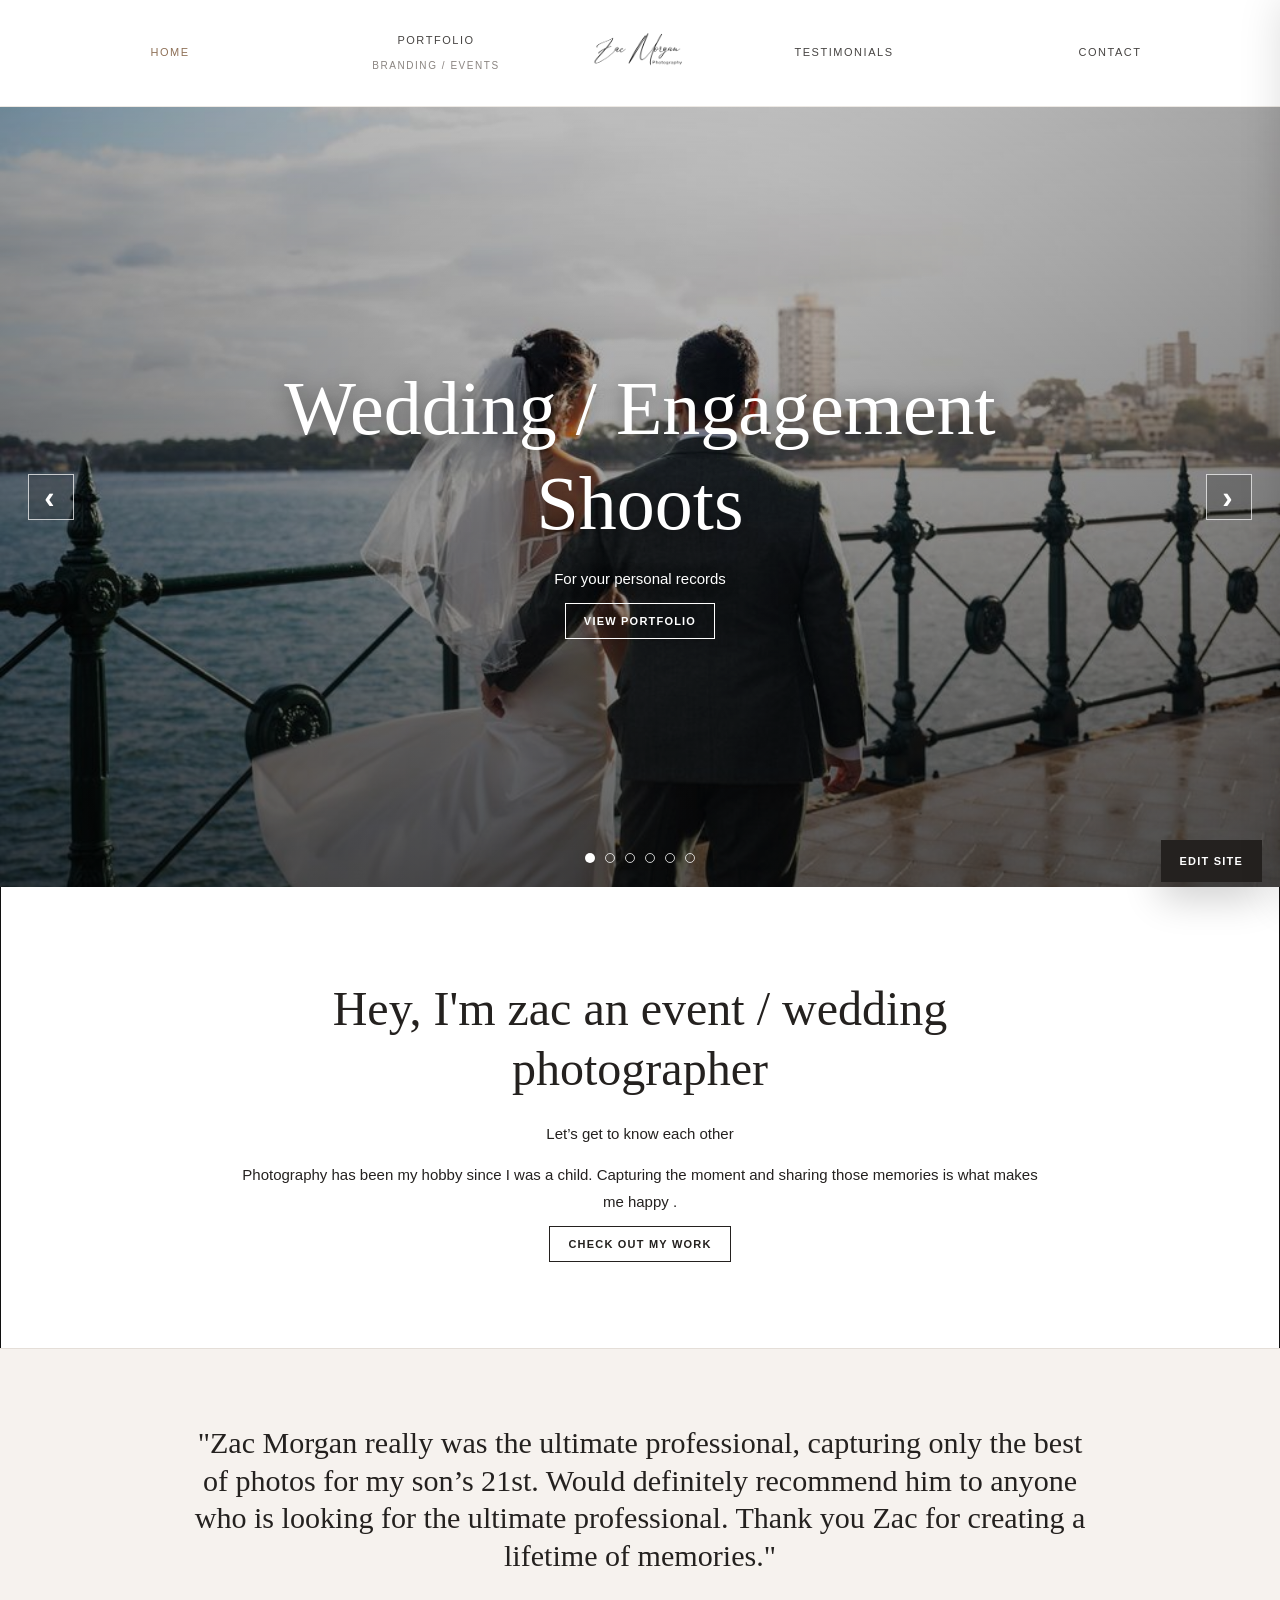
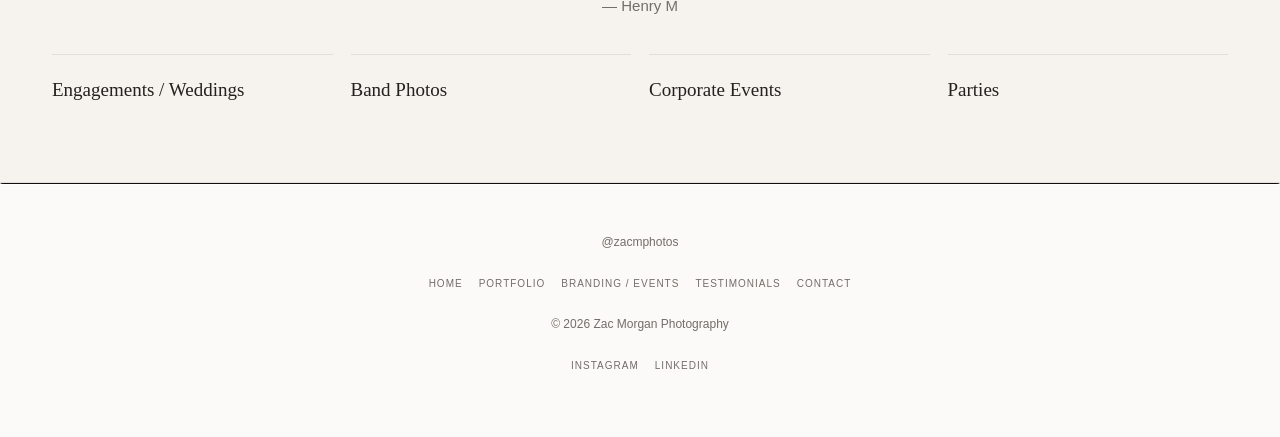
==== commit 9d0fc27b: "Polish photography site UI" ====
--- a/index.html
+++ b/index.html
@@ -8,7 +8,7 @@
       name="description"
       content="Local editable mock of Zac Morgan Photography."
     />
-    <link rel="stylesheet" href="/styles.css?v=3" />
+    <link rel="stylesheet" href="/styles.css?v=5" />
   </head>
   <body>
     <header class="site-header" data-header>
@@ -112,6 +112,6 @@
     </aside>
 
     <script src="/assets/site/assets.js?v=1"></script>
-    <script src="/app.js?v=4"></script>
+    <script src="/app.js?v=5"></script>
   </body>
 </html>
--- a/styles.css
+++ b/styles.css
@@ -1,11 +1,12 @@
 :root {
   --bg: #ffffff;
   --ink: #24211f;
-  --muted: #77716d;
-  --line: #e8e2dc;
-  --panel: #f7f3ef;
-  --accent: #9d7f66;
-  --max: 1180px;
+  --muted: #746d68;
+  --line: #e4ded8;
+  --panel: #f8f5f1;
+  --accent: #8f7158;
+  --accent-dark: #4f3d30;
+  --max: 1240px;
   --gap: 18px;
   --columns: 3;
   --hero-height: 520px;
@@ -27,6 +28,7 @@
   font-family: Montserrat, Arial, Helvetica, sans-serif;
   font-size: 15px;
   line-height: 1.75;
+  text-rendering: optimizeLegibility;
 }
 
 a {
@@ -43,13 +45,13 @@
   position: sticky;
   top: 0;
   z-index: 20;
-  background: rgba(255, 255, 255, 0.93);
+  background: rgba(255, 255, 255, 0.96);
   border-bottom: 1px solid rgba(232, 226, 220, 0.72);
   backdrop-filter: blur(10px);
 }
 
 .nav-shell {
-  min-height: 116px;
+  min-height: 104px;
   max-width: var(--max);
   margin: 0 auto;
   padding: 18px 28px;
@@ -59,12 +61,14 @@
   gap: 22px;
   text-align: center;
   text-transform: uppercase;
-  letter-spacing: 0.08em;
+  letter-spacing: 0.14em;
   font-size: 11px;
+  font-weight: 500;
 }
 
 .nav-shell a {
   opacity: 0.84;
+  transition: color 180ms ease, opacity 180ms ease;
 }
 
 .nav-shell a:hover,
@@ -85,16 +89,18 @@
 
 .brand-mark {
   justify-self: center;
-  width: 94px;
-  height: 72px;
+  width: 112px;
+  height: 70px;
   display: grid;
   place-items: center;
 }
 
 .brand-mark img {
-  max-width: 94px;
-  max-height: 72px;
+  max-width: 108px;
+  max-height: 70px;
   object-fit: contain;
+  filter: invert(1) contrast(1.1);
+  opacity: 0.88;
 }
 
 main {
@@ -123,7 +129,7 @@
 }
 
 .hero-carousel {
-  height: min(760px, calc(100vh - 116px));
+  height: min(780px, calc(100vh - 104px));
   min-height: 560px;
   background: #181614;
 }
@@ -164,7 +170,9 @@
   content: "";
   position: absolute;
   inset: 0;
-  background: linear-gradient(180deg, rgba(0, 0, 0, 0.08), rgba(0, 0, 0, 0.45));
+  background:
+    radial-gradient(circle at center, rgba(0, 0, 0, 0.08), rgba(0, 0, 0, 0.32)),
+    linear-gradient(180deg, rgba(0, 0, 0, 0.04), rgba(0, 0, 0, 0.54));
   z-index: -1;
 }
 
@@ -184,7 +192,7 @@
 }
 
 .hero-carousel .hero-copy {
-  max-width: 900px;
+  max-width: 920px;
 }
 
 .carousel-button {
@@ -246,7 +254,7 @@
 
 h1 {
   margin: 0 0 12px;
-  font-size: clamp(38px, 6vw, 72px);
+  font-size: clamp(40px, 6vw, 76px);
 }
 
 h2 {
@@ -256,7 +264,8 @@
 
 h3 {
   margin: 0 0 14px;
-  font-size: 25px;
+  font-size: 24px;
+  color: var(--accent-dark);
 }
 
 .eyebrow {
@@ -278,6 +287,15 @@
   letter-spacing: 0.11em;
   font: 600 11px/1 Montserrat, Arial, sans-serif;
   cursor: pointer;
+  transition: background 180ms ease, color 180ms ease, border-color 180ms ease, transform 180ms ease;
+}
+
+.button-link:hover,
+button:hover,
+.import-button:hover {
+  background: var(--ink);
+  border-color: var(--ink);
+  color: #fff;
 }
 
 .hero-copy .button-link,
@@ -286,15 +304,32 @@
   color: #fff;
 }
 
+.hero-copy .button-link:hover,
+.dark-band .button-link:hover {
+  background: #fff;
+  color: var(--ink);
+}
+
 .section {
   max-width: var(--max);
   margin: 0 auto;
-  padding: 86px 28px;
+  padding: 92px 32px;
 }
 
 .section.narrow {
-  max-width: 850px;
+  max-width: 880px;
   text-align: center;
+}
+
+.page-intro {
+  padding-top: 104px;
+  padding-bottom: 72px;
+}
+
+.page-intro p {
+  max-width: 780px;
+  margin-left: auto;
+  margin-right: auto;
 }
 
 .split {
@@ -316,13 +351,19 @@
   padding-top: 18px;
   font-family: Lora, Georgia, serif;
   font-size: 19px;
+  transition: color 180ms ease, border-color 180ms ease;
+}
+
+.feature-links a:hover {
+  border-color: var(--accent);
+  color: var(--accent-dark);
 }
 
 .masonry,
 .gallery-grid {
   max-width: var(--max);
   margin: 0 auto;
-  padding: 0 28px 86px;
+  padding: 0 32px 96px;
   columns: var(--columns);
   column-gap: var(--gap);
 }
@@ -345,6 +386,8 @@
   break-inside: avoid;
   overflow: hidden;
   background: var(--panel);
+  cursor: zoom-in;
+  box-shadow: 0 1px 0 rgba(36, 33, 31, 0.08);
 }
 
 .image-tile.tall {
@@ -358,11 +401,57 @@
 .image-tile img {
   position: absolute;
   inset: 0;
+  transition: transform 700ms ease, filter 300ms ease;
+}
+
+.image-tile::after,
+.wide-image::after {
+  content: "";
+  position: absolute;
+  inset: 0;
+  background: rgba(0, 0, 0, 0);
+  transition: background 240ms ease;
+  pointer-events: none;
+}
+
+.image-tile:hover img,
+.wide-image:hover img {
+  transform: scale(1.035);
+  filter: saturate(1.02) contrast(1.02);
+}
+
+.image-tile:hover::after,
+.wide-image:hover::after {
+  background: rgba(0, 0, 0, 0.18);
+}
+
+.image-view-label {
+  position: absolute;
+  left: 50%;
+  top: 50%;
+  z-index: 3;
+  opacity: 0;
+  border: 1px solid rgba(255, 255, 255, 0.78);
+  color: #fff;
+  padding: 9px 14px;
+  text-transform: uppercase;
+  letter-spacing: 0.14em;
+  font-size: 10px;
+  transform: translate(-50%, -44%);
+  transition: opacity 200ms ease, transform 200ms ease;
+  pointer-events: none;
+}
+
+.image-tile:hover .image-view-label,
+.wide-image:hover .image-view-label {
+  opacity: 1;
+  transform: translate(-50%, -50%);
 }
 
 .events-top {
   display: grid;
   grid-template-columns: repeat(3, minmax(0, 1fr));
+  gap: 0;
 }
 
 .text-band {
@@ -374,7 +463,7 @@
 .quote-shell {
   max-width: var(--max);
   margin: 0 auto;
-  padding: 76px 28px;
+  padding: 76px 32px;
 }
 
 .dark-band {
@@ -397,22 +486,25 @@
 }
 
 .reviews {
-  max-width: 980px;
+  max-width: 1100px;
   margin: 0 auto;
-  padding: 70px 28px 20px;
+  padding: 90px 32px 30px;
 }
 
 .review {
-  max-width: 840px;
-  margin: 0 auto 44px;
+  max-width: 900px;
+  margin: 0 auto 28px;
+  padding: 34px 36px;
   text-align: center;
+  background: var(--panel);
+  border: 1px solid var(--line);
 }
 
 .review blockquote {
   margin: 0;
   font-family: Lora, Georgia, serif;
-  font-size: clamp(20px, 2vw, 28px);
-  line-height: 1.55;
+  font-size: clamp(19px, 1.55vw, 24px);
+  line-height: 1.6;
 }
 
 .review cite {
@@ -427,12 +519,13 @@
   min-height: 500px;
   overflow: hidden;
   position: relative;
+  cursor: zoom-in;
 }
 
 .contact-layout {
   display: grid;
-  grid-template-columns: minmax(0, 0.85fr) minmax(0, 1.15fr);
-  gap: 52px;
+  grid-template-columns: minmax(0, 0.92fr) minmax(0, 1.08fr);
+  gap: 64px;
   align-items: start;
 }
 
@@ -463,6 +556,15 @@
   min-height: 44px;
   padding: 10px 12px;
   font: inherit;
+  transition: border-color 160ms ease, box-shadow 160ms ease;
+}
+
+input:focus,
+textarea:focus,
+select:focus {
+  outline: 0;
+  border-color: var(--accent);
+  box-shadow: 0 0 0 3px rgba(143, 113, 88, 0.13);
 }
 
 textarea {
@@ -491,9 +593,10 @@
 .site-footer {
   border-top: 1px solid var(--line);
   text-align: center;
-  padding: 42px 24px 36px;
+  padding: 48px 24px 40px;
   color: var(--muted);
   font-size: 12px;
+  background: #fbfaf8;
 }
 
 .site-footer nav,
@@ -517,6 +620,38 @@
   color: #fff;
   border-color: var(--ink);
   box-shadow: 0 16px 38px rgba(0, 0, 0, 0.2);
+}
+
+.lightbox {
+  position: fixed;
+  inset: 0;
+  z-index: 100;
+  display: grid;
+  place-items: center;
+  padding: 36px;
+  background: rgba(12, 11, 10, 0.92);
+}
+
+.lightbox img {
+  width: auto;
+  max-width: min(1200px, 92vw);
+  max-height: 88vh;
+  object-fit: contain;
+  box-shadow: 0 24px 70px rgba(0, 0, 0, 0.45);
+}
+
+.lightbox-close {
+  position: fixed;
+  right: 22px;
+  top: 18px;
+  z-index: 101;
+  border-color: rgba(255, 255, 255, 0.5);
+  color: #fff;
+  width: 44px;
+  min-height: 44px;
+  padding: 0;
+  font-size: 28px;
+  line-height: 1;
 }
 
 .editor-panel {
@@ -614,6 +749,10 @@
   cursor: crosshair;
 }
 
+body.editing .image-view-label {
+  display: none;
+}
+
 body.editing .editable-image .image-edit-badge {
   display: block;
 }
@@ -637,6 +776,8 @@
   .nav-shell {
     min-height: auto;
     grid-template-columns: repeat(2, minmax(0, 1fr));
+    gap: 14px 20px;
+    padding: 16px 20px;
   }
 
   .brand-mark {
@@ -665,6 +806,14 @@
 @media (max-width: 560px) {
   .section {
     padding: 60px 20px;
+  }
+
+  h1 {
+    font-size: clamp(34px, 13vw, 52px);
+  }
+
+  h2 {
+    font-size: clamp(28px, 10vw, 38px);
   }
 
   .masonry,
@@ -690,7 +839,19 @@
     min-height: 500px;
   }
 
+  .hero-copy {
+    padding: 34px 20px;
+  }
+
   .carousel-button {
     display: none;
   }
-}
+
+  .review {
+    padding: 28px 22px;
+  }
+
+  .lightbox {
+    padding: 18px;
+  }
+}
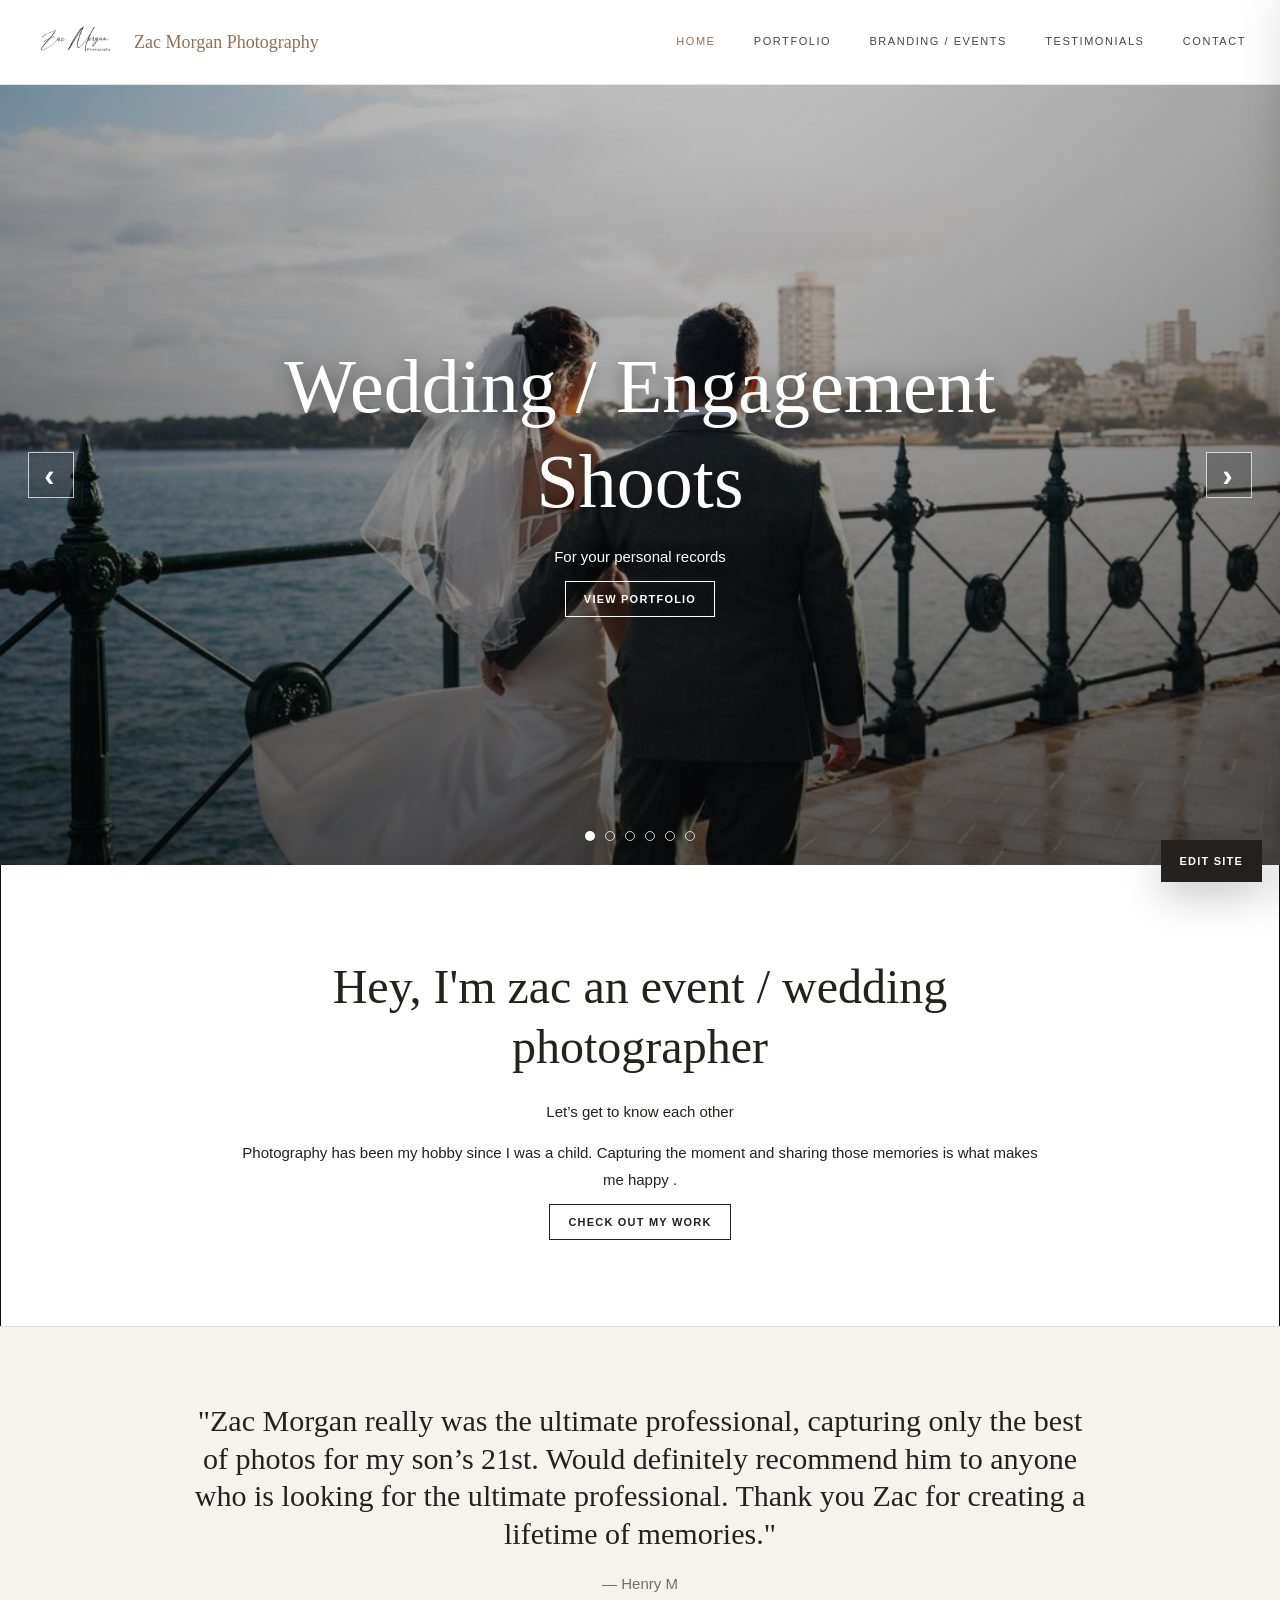
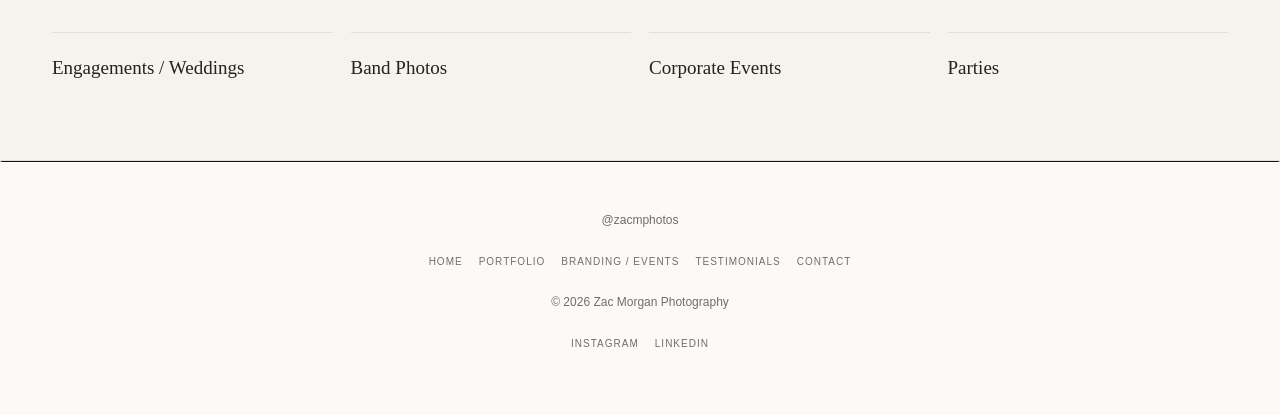
==== commit 200016bd: "Simplify header and elevate gallery design" ====
--- a/index.html
+++ b/index.html
@@ -8,21 +8,22 @@
       name="description"
       content="Local editable mock of Zac Morgan Photography."
     />
-    <link rel="stylesheet" href="/styles.css?v=5" />
+    <link rel="stylesheet" href="/styles.css?v=6" />
   </head>
   <body>
     <header class="site-header" data-header>
       <nav class="nav-shell" aria-label="Main navigation">
-        <a href="/" data-link>Home</a>
-        <div class="nav-group">
-          <a href="/portfolio/" data-link>Portfolio</a>
-          <a class="sub-link" href="/events/" data-link>Branding / Events</a>
-        </div>
         <a class="brand-mark" href="/" data-link aria-label="Zac Morgan Photography">
           <img data-logo alt="Zac Morgan Photography logo" />
+          <span>Zac Morgan Photography</span>
         </a>
-        <a href="/testimonials/" data-link>Testimonials</a>
-        <a href="/contact/" data-link>Contact</a>
+        <div class="nav-links">
+          <a href="/" data-link>Home</a>
+          <a href="/portfolio/" data-link>Portfolio</a>
+          <a href="/events/" data-link>Branding / Events</a>
+          <a href="/testimonials/" data-link>Testimonials</a>
+          <a href="/contact/" data-link>Contact</a>
+        </div>
       </nav>
     </header>
 
@@ -112,6 +113,6 @@
     </aside>
 
     <script src="/assets/site/assets.js?v=1"></script>
-    <script src="/app.js?v=5"></script>
+    <script src="/app.js?v=6"></script>
   </body>
 </html>
--- a/styles.css
+++ b/styles.css
@@ -44,22 +44,21 @@
 .site-header {
   position: sticky;
   top: 0;
-  z-index: 20;
-  background: rgba(255, 255, 255, 0.96);
-  border-bottom: 1px solid rgba(232, 226, 220, 0.72);
-  backdrop-filter: blur(10px);
+  z-index: 40;
+  background: rgba(255, 255, 255, 0.94);
+  border-bottom: 1px solid rgba(228, 222, 216, 0.82);
+  backdrop-filter: blur(18px);
 }
 
 .nav-shell {
-  min-height: 104px;
-  max-width: var(--max);
+  min-height: 84px;
+  max-width: 1380px;
   margin: 0 auto;
-  padding: 18px 28px;
-  display: grid;
-  grid-template-columns: 1fr 1fr 120px 1fr 1fr;
+  padding: 14px 34px;
+  display: flex;
   align-items: center;
-  gap: 22px;
-  text-align: center;
+  justify-content: space-between;
+  gap: 34px;
   text-transform: uppercase;
   letter-spacing: 0.14em;
   font-size: 11px;
@@ -77,30 +76,38 @@
   color: var(--accent);
 }
 
-.nav-group {
-  display: grid;
-  gap: 7px;
-}
-
-.sub-link {
-  font-size: 10px;
-  color: var(--muted);
+.nav-links {
+  display: flex;
+  align-items: center;
+  justify-content: flex-end;
+  gap: clamp(18px, 3vw, 42px);
+  flex: 1;
 }
 
 .brand-mark {
-  justify-self: center;
-  width: 112px;
-  height: 70px;
-  display: grid;
-  place-items: center;
+  display: inline-flex;
+  align-items: center;
+  gap: 14px;
+  min-width: 260px;
+  letter-spacing: 0.1em;
+  color: var(--ink);
 }
 
 .brand-mark img {
-  max-width: 108px;
-  max-height: 70px;
+  width: 86px;
+  height: 48px;
   object-fit: contain;
   filter: invert(1) contrast(1.1);
   opacity: 0.88;
+}
+
+.brand-mark span {
+  font-family: Lora, Georgia, "Times New Roman", serif;
+  font-size: 18px;
+  line-height: 1.15;
+  letter-spacing: 0;
+  text-transform: none;
+  white-space: nowrap;
 }
 
 main {
@@ -129,7 +136,7 @@
 }
 
 .hero-carousel {
-  height: min(780px, calc(100vh - 104px));
+  height: min(780px, calc(100vh - 84px));
   min-height: 560px;
   background: #181614;
 }
@@ -322,14 +329,26 @@
 }
 
 .page-intro {
-  padding-top: 104px;
-  padding-bottom: 72px;
+  padding-top: 86px;
+  padding-bottom: 58px;
 }
 
 .page-intro p {
-  max-width: 780px;
+  max-width: 680px;
   margin-left: auto;
   margin-right: auto;
+}
+
+.page-intro h1 {
+  margin-bottom: 18px;
+}
+
+.page-intro h3 {
+  max-width: 820px;
+  margin-left: auto;
+  margin-right: auto;
+  font-size: clamp(22px, 2.2vw, 32px);
+  color: var(--ink);
 }
 
 .split {
@@ -361,11 +380,11 @@
 
 .masonry,
 .gallery-grid {
-  max-width: var(--max);
+  max-width: 1440px;
   margin: 0 auto;
-  padding: 0 32px 96px;
+  padding: 0 24px 104px;
   columns: var(--columns);
-  column-gap: var(--gap);
+  column-gap: clamp(10px, 1.4vw, var(--gap));
 }
 
 .gallery-grid.grid-mode {
@@ -381,7 +400,7 @@
 
 .image-tile {
   position: relative;
-  min-height: 310px;
+  min-height: 360px;
   margin: 0 0 var(--gap);
   break-inside: avoid;
   overflow: hidden;
@@ -391,11 +410,11 @@
 }
 
 .image-tile.tall {
-  min-height: 520px;
+  min-height: 600px;
 }
 
 .image-tile.wide {
-  min-height: 390px;
+  min-height: 450px;
 }
 
 .image-tile img {
@@ -775,14 +794,26 @@
 @media (max-width: 860px) {
   .nav-shell {
     min-height: auto;
-    grid-template-columns: repeat(2, minmax(0, 1fr));
-    gap: 14px 20px;
-    padding: 16px 20px;
+    flex-direction: column;
+    gap: 14px;
+    padding: 16px 20px 18px;
   }
 
   .brand-mark {
-    grid-column: 1 / -1;
-    grid-row: 1;
+    min-width: 0;
+  }
+
+  .brand-mark img {
+    width: 74px;
+    height: 40px;
+  }
+
+  .nav-links {
+    width: 100%;
+    justify-content: center;
+    flex-wrap: wrap;
+    gap: 11px 18px;
+    font-size: 10px;
   }
 
   .split,
@@ -820,8 +851,8 @@
   .gallery-grid,
   .gallery-grid.grid-mode {
     --columns: 1;
-    padding-left: 20px;
-    padding-right: 20px;
+    padding-left: 14px;
+    padding-right: 14px;
   }
 
   .feature-links,
@@ -839,6 +870,16 @@
     min-height: 500px;
   }
 
+  .brand-mark span {
+    font-size: 16px;
+  }
+
+  .image-tile,
+  .image-tile.tall,
+  .image-tile.wide {
+    min-height: 430px;
+  }
+
   .hero-copy {
     padding: 34px 20px;
   }
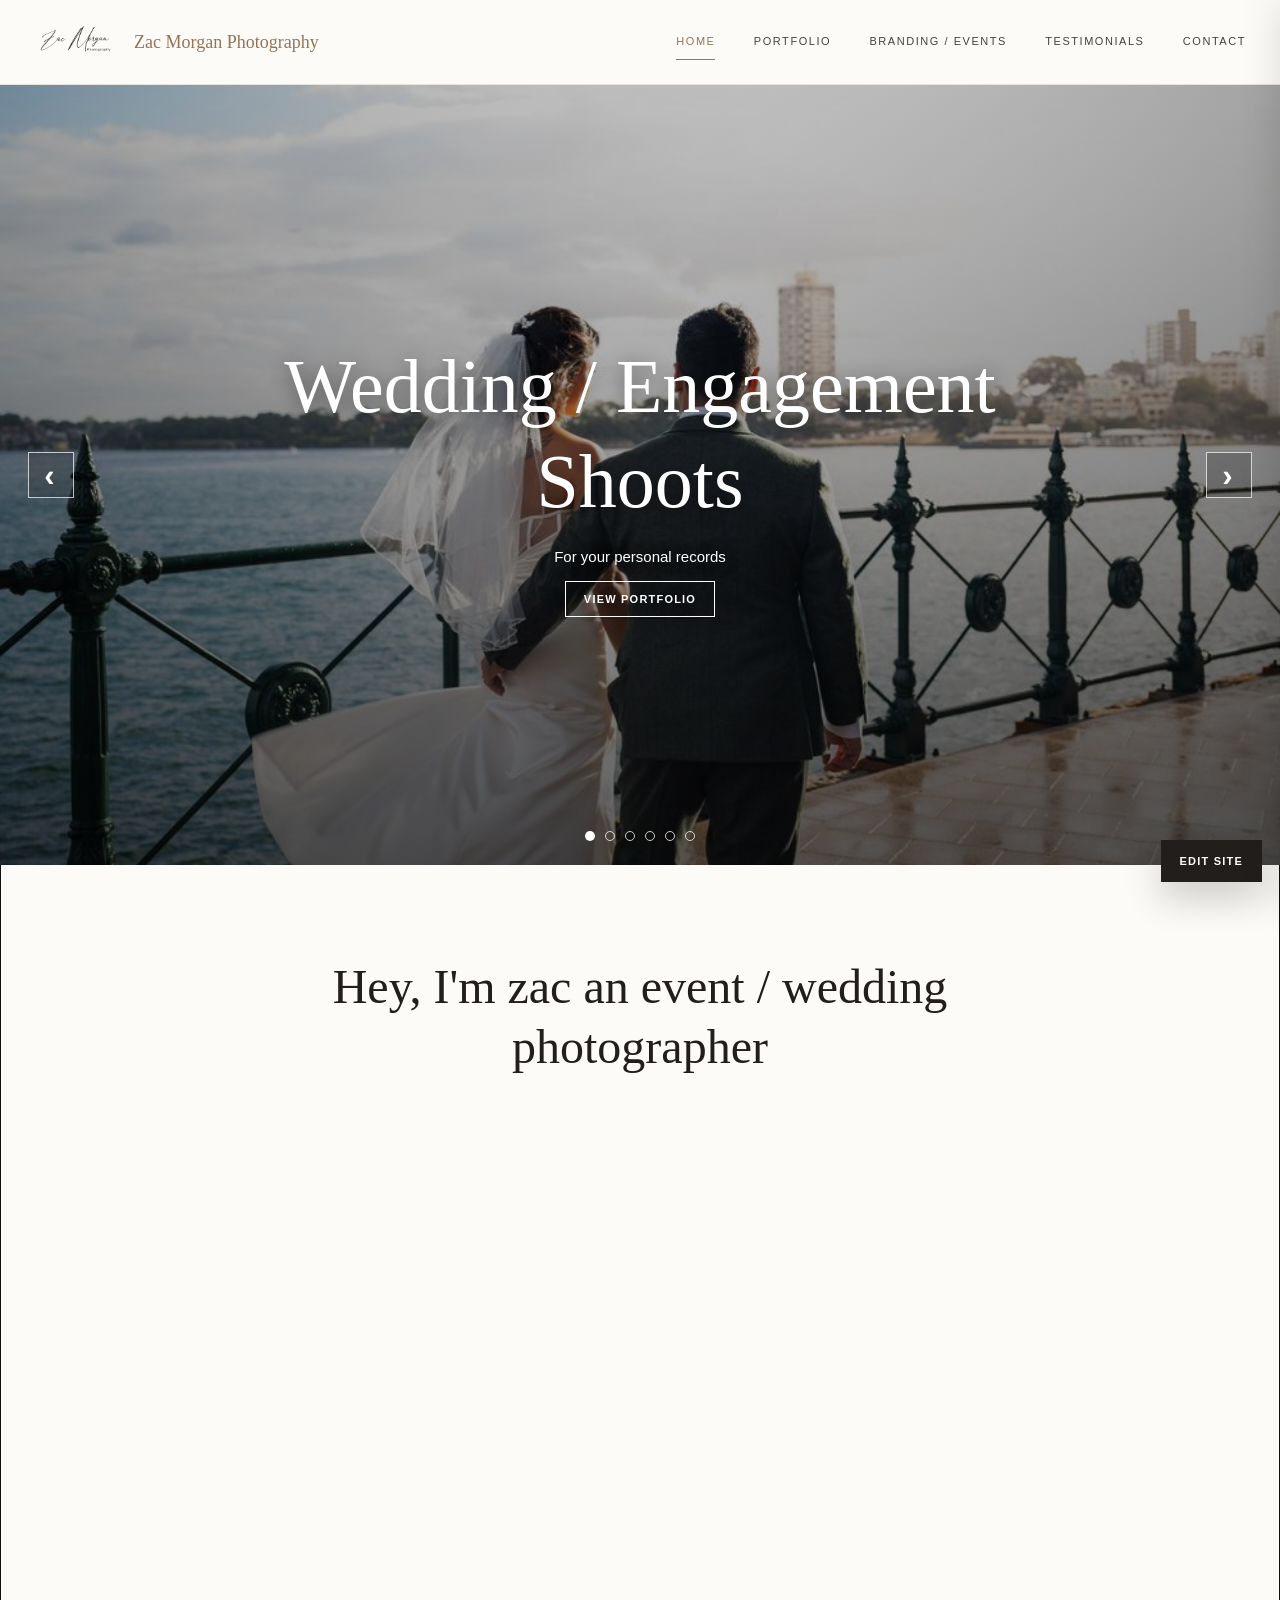
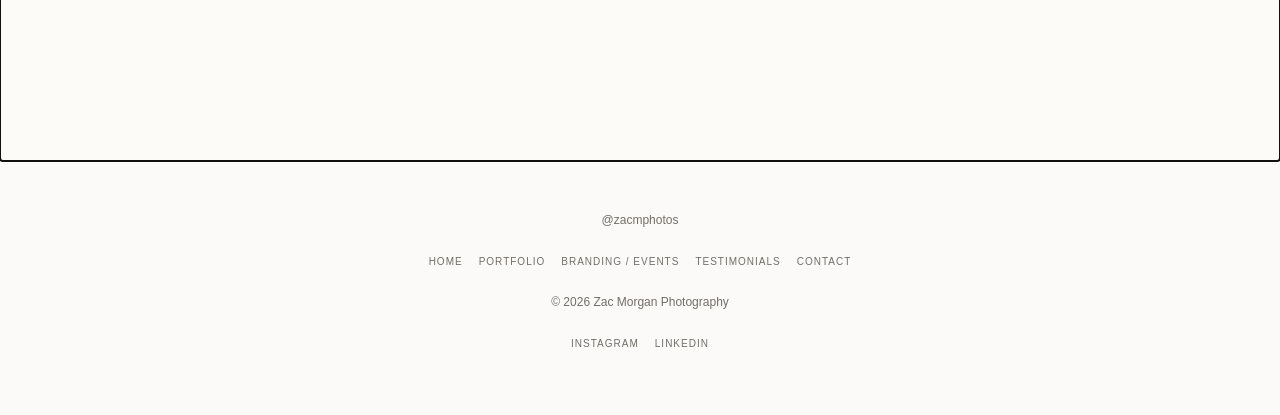
==== commit c3486c4d: "Elevate portfolio with luxury editorial design" ====
--- a/index.html
+++ b/index.html
@@ -8,7 +8,7 @@
       name="description"
       content="Local editable mock of Zac Morgan Photography."
     />
-    <link rel="stylesheet" href="/styles.css?v=6" />
+    <link rel="stylesheet" href="/styles.css?v=7" />
   </head>
   <body>
     <header class="site-header" data-header>
@@ -113,6 +113,6 @@
     </aside>
 
     <script src="/assets/site/assets.js?v=1"></script>
-    <script src="/app.js?v=6"></script>
+    <script src="/app.js?v=7"></script>
   </body>
 </html>
--- a/styles.css
+++ b/styles.css
@@ -1,11 +1,12 @@
 :root {
-  --bg: #ffffff;
-  --ink: #24211f;
-  --muted: #746d68;
-  --line: #e4ded8;
-  --panel: #f8f5f1;
-  --accent: #8f7158;
-  --accent-dark: #4f3d30;
+  --bg: #fdfbf8;
+  --ink: #211e1b;
+  --muted: #746d66;
+  --line: #dfd7ce;
+  --panel: #f5f0ea;
+  --accent: #957357;
+  --accent-dark: #4a3528;
+  --charcoal: #171411;
   --max: 1240px;
   --gap: 18px;
   --columns: 3;
@@ -45,7 +46,7 @@
   position: sticky;
   top: 0;
   z-index: 40;
-  background: rgba(255, 255, 255, 0.94);
+  background: rgba(253, 251, 248, 0.95);
   border-bottom: 1px solid rgba(228, 222, 216, 0.82);
   backdrop-filter: blur(18px);
 }
@@ -82,6 +83,29 @@
   justify-content: flex-end;
   gap: clamp(18px, 3vw, 42px);
   flex: 1;
+}
+
+.nav-links a {
+  position: relative;
+  padding: 8px 0;
+}
+
+.nav-links a::after {
+  content: "";
+  position: absolute;
+  left: 0;
+  right: 0;
+  bottom: 0;
+  height: 1px;
+  background: currentColor;
+  transform: scaleX(0);
+  transform-origin: center;
+  transition: transform 180ms ease;
+}
+
+.nav-links a:hover::after,
+.nav-links a[aria-current="page"]::after {
+  transform: scaleX(1);
 }
 
 .brand-mark {
@@ -297,6 +321,11 @@
   transition: background 180ms ease, color 180ms ease, border-color 180ms ease, transform 180ms ease;
 }
 
+.button-link.secondary {
+  border-color: var(--line);
+  color: var(--accent-dark);
+}
+
 .button-link:hover,
 button:hover,
 .import-button:hover {
@@ -317,10 +346,114 @@
   color: var(--ink);
 }
 
+.button-row {
+  display: flex;
+  flex-wrap: wrap;
+  gap: 12px;
+  margin-top: 26px;
+}
+
 .section {
   max-width: var(--max);
   margin: 0 auto;
   padding: 92px 32px;
+}
+
+.portfolio-showcase {
+  max-width: 1380px;
+  margin: 0 auto;
+  padding: clamp(56px, 7vw, 96px) 34px clamp(58px, 7vw, 92px);
+  display: grid;
+  grid-template-columns: minmax(320px, 0.86fr) minmax(0, 1.14fr);
+  gap: clamp(44px, 6vw, 88px);
+  align-items: center;
+}
+
+.portfolio-copy {
+  max-width: 560px;
+}
+
+.portfolio-copy h1 {
+  font-size: clamp(54px, 8vw, 112px);
+  margin-bottom: 18px;
+}
+
+.portfolio-copy h3 {
+  margin-bottom: 22px;
+  font-size: clamp(24px, 2.4vw, 35px);
+  color: var(--ink);
+}
+
+.portfolio-copy p:not(.eyebrow) {
+  max-width: 480px;
+  color: var(--muted);
+}
+
+.portfolio-cover {
+  position: relative;
+  min-height: clamp(560px, 62vw, 780px);
+  display: grid;
+  grid-template-columns: minmax(0, 1fr) minmax(160px, 0.42fr);
+  gap: 16px;
+}
+
+.portfolio-cover-main,
+.portfolio-cover-side {
+  position: relative;
+  overflow: hidden;
+  background: var(--panel);
+  cursor: zoom-in;
+}
+
+.portfolio-cover-main {
+  min-height: 100%;
+}
+
+.portfolio-cover-side {
+  min-height: 0;
+}
+
+.portfolio-cover-main img,
+.portfolio-cover-side img {
+  height: 100%;
+  object-fit: cover;
+  object-position: var(--pos, center);
+  transition: transform 700ms ease, filter 300ms ease;
+}
+
+.portfolio-cover-side.top {
+  margin-top: 52px;
+}
+
+.portfolio-cover-side.bottom {
+  margin-bottom: 52px;
+}
+
+.portfolio-cover-main:hover img,
+.portfolio-cover-side:hover img {
+  transform: scale(1.035);
+  filter: saturate(1.02) contrast(1.02);
+}
+
+.portfolio-cover::before {
+  content: "";
+  position: absolute;
+  inset: -22px 48px 42px -26px;
+  z-index: -1;
+  border: 1px solid var(--line);
+  background: rgba(245, 240, 234, 0.45);
+}
+
+.gallery-heading {
+  max-width: 960px;
+  margin: 0 auto;
+  padding: 28px 32px 44px;
+  text-align: center;
+}
+
+.gallery-heading h2 {
+  margin-bottom: 0;
+  font-size: clamp(30px, 3.8vw, 54px);
 }
 
 .section.narrow {
@@ -380,9 +513,9 @@
 
 .masonry,
 .gallery-grid {
-  max-width: 1440px;
+  max-width: 1280px;
   margin: 0 auto;
-  padding: 0 24px 104px;
+  padding: 0 28px 112px;
   columns: var(--columns);
   column-gap: clamp(10px, 1.4vw, var(--gap));
 }
@@ -400,7 +533,8 @@
 
 .image-tile {
   position: relative;
-  min-height: 360px;
+  min-height: 0;
+  aspect-ratio: 4 / 5;
   margin: 0 0 var(--gap);
   break-inside: avoid;
   overflow: hidden;
@@ -410,11 +544,11 @@
 }
 
 .image-tile.tall {
-  min-height: 600px;
+  aspect-ratio: 2 / 3;
 }
 
 .image-tile.wide {
-  min-height: 450px;
+  aspect-ratio: 3 / 2;
 }
 
 .image-tile img {
@@ -462,7 +596,9 @@
 }
 
 .image-tile:hover .image-view-label,
-.wide-image:hover .image-view-label {
+.wide-image:hover .image-view-label,
+.portfolio-cover-main:hover .image-view-label,
+.portfolio-cover-side:hover .image-view-label {
   opacity: 1;
   transform: translate(-50%, -50%);
 }
@@ -486,9 +622,11 @@
 }
 
 .dark-band {
-  background: #181614;
+  background: var(--charcoal);
   color: #fff;
   text-align: center;
+  max-width: none;
+  margin: 0;
 }
 
 .quote {
@@ -822,6 +960,29 @@
     grid-template-columns: 1fr;
   }
 
+  .portfolio-showcase {
+    grid-template-columns: 1fr;
+    padding-left: 24px;
+    padding-right: 24px;
+  }
+
+  .portfolio-copy {
+    max-width: 760px;
+    text-align: center;
+    margin: 0 auto;
+  }
+
+  .portfolio-copy p:not(.eyebrow),
+  .button-row {
+    justify-content: center;
+    margin-left: auto;
+    margin-right: auto;
+  }
+
+  .portfolio-cover {
+    min-height: 620px;
+  }
+
   .feature-links,
   .radio-grid {
     grid-template-columns: 1fr 1fr;
@@ -861,6 +1022,30 @@
     grid-template-columns: 1fr;
   }
 
+  .portfolio-showcase {
+    padding: 42px 16px 58px;
+  }
+
+  .portfolio-cover {
+    grid-template-columns: 1fr;
+    min-height: auto;
+    gap: 12px;
+  }
+
+  .portfolio-cover-main,
+  .portfolio-cover-side {
+    min-height: 420px;
+  }
+
+  .portfolio-cover-side.top,
+  .portfolio-cover-side.bottom {
+    margin: 0;
+  }
+
+  .portfolio-cover::before {
+    display: none;
+  }
+
   .hero-card,
   .hero-card.small {
     min-height: 420px;
@@ -877,7 +1062,8 @@
   .image-tile,
   .image-tile.tall,
   .image-tile.wide {
-    min-height: 430px;
+    min-height: 0;
+    aspect-ratio: 4 / 5;
   }
 
   .hero-copy {
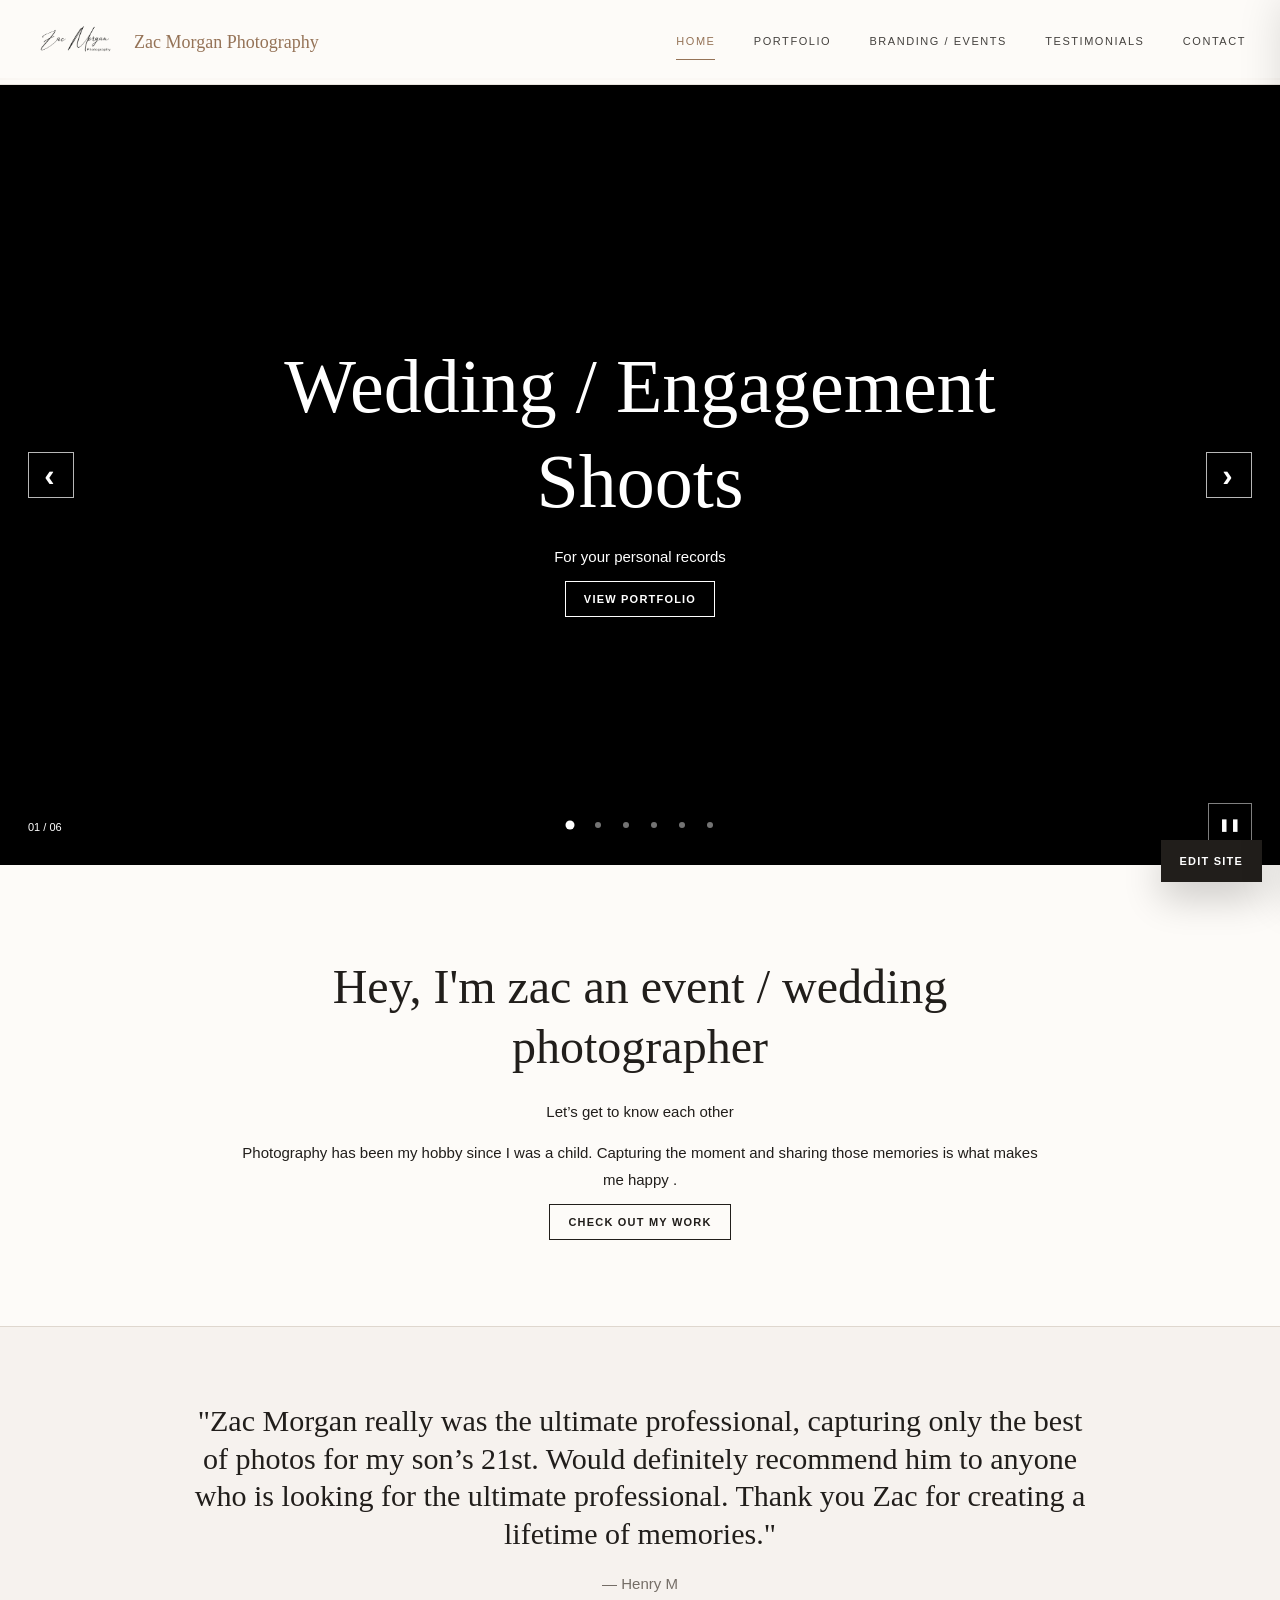
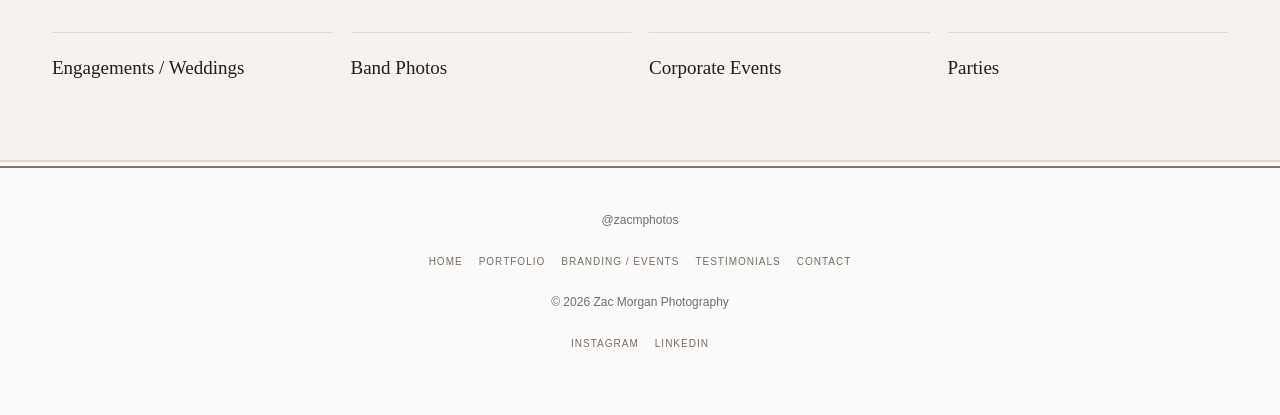
==== commit 49cafad0: "Add scroll reveals and interactive photography motion" ====
--- a/index.html
+++ b/index.html
@@ -8,7 +8,7 @@
       name="description"
       content="Local editable mock of Zac Morgan Photography."
     />
-    <link rel="stylesheet" href="/styles.css?v=7" />
+    <link rel="stylesheet" href="/styles.css?v=8" />
   </head>
   <body>
     <header class="site-header" data-header>
@@ -113,6 +113,7 @@
     </aside>
 
     <script src="/assets/site/assets.js?v=1"></script>
-    <script src="/app.js?v=7"></script>
+    <script src="/motion.js?v=1"></script>
+    <script src="/app.js?v=8"></script>
   </body>
 </html>
--- a/styles.css
+++ b/styles.css
@@ -394,6 +394,7 @@
   min-height: clamp(560px, 62vw, 780px);
   display: grid;
   grid-template-columns: minmax(0, 1fr) minmax(160px, 0.42fr);
+  grid-template-rows: repeat(2, minmax(0, 1fr));
   gap: 16px;
 }
 
@@ -407,6 +408,7 @@
 
 .portfolio-cover-main {
   min-height: 100%;
+  grid-row: 1 / 3;
 }
 
 .portfolio-cover-side {
@@ -1035,6 +1037,7 @@
   .portfolio-cover-main,
   .portfolio-cover-side {
     min-height: 420px;
+    grid-row: auto;
   }
 
   .portfolio-cover-side.top,
@@ -1082,3 +1085,146 @@
     padding: 18px;
   }
 }
+
+/* One-shot reveals keep long galleries readable without continuous animation. */
+.reveal-pending {
+  opacity: 0;
+  transform: translateY(28px);
+  transition: opacity 850ms ease var(--reveal-delay, 0ms),
+    transform 1000ms cubic-bezier(0.2, 0.7, 0.2, 1) var(--reveal-delay, 0ms);
+}
+
+.reveal-pending.is-revealed,
+.reveal-pending:focus-within {
+  opacity: 1;
+  transform: none;
+}
+
+.site-header {
+  transition: background 300ms ease, box-shadow 300ms ease;
+}
+
+.site-header.is-scrolled {
+  background: rgba(253, 251, 248, 0.98);
+  box-shadow: 0 4px 24px rgb(0 0 0 / 5%);
+}
+
+.site-header::after {
+  content: "";
+  position: absolute;
+  bottom: -1px;
+  left: 0;
+  width: 100%;
+  height: 2px;
+  background: var(--accent);
+  transform: scaleX(var(--page-progress, 0));
+  transform-origin: left;
+  pointer-events: none;
+}
+
+.photo-scene {
+  position: absolute;
+  inset: 0;
+  width: 100%;
+  height: 100%;
+  z-index: -2;
+  pointer-events: none;
+}
+
+.hero-slide .hero-copy > * {
+  opacity: 0;
+  transform: translateY(22px);
+  transition: opacity 600ms ease, transform 900ms cubic-bezier(0.2, 0.7, 0.2, 1);
+}
+
+.hero-slide.is-active .hero-copy > * {
+  opacity: 1;
+  transform: none;
+  transition-delay: 180ms;
+}
+
+.hero-slide.is-active .hero-copy > :nth-child(2) { transition-delay: 280ms; }
+.hero-slide.is-active .hero-copy > :nth-child(3) { transition-delay: 380ms; }
+
+.carousel-pause {
+  position: absolute;
+  z-index: 5;
+  right: 28px;
+  bottom: 18px;
+  width: 44px;
+  height: 44px;
+  padding: 0;
+  color: white;
+  border-color: rgb(255 255 255 / 50%);
+  background: rgb(0 0 0 / 15%);
+  font-size: 12px;
+}
+
+.carousel-count {
+  position: absolute;
+  left: 28px;
+  bottom: 28px;
+  color: white;
+  font-size: 11px;
+  font-variant-numeric: tabular-nums;
+}
+
+.carousel-dots { bottom: 18px; gap: 0; }
+.carousel-dots button {
+  position: relative;
+  width: 28px;
+  height: 44px;
+  border: 0;
+  border-radius: 0;
+}
+.carousel-dots button::after {
+  content: "";
+  position: absolute;
+  width: 6px;
+  height: 6px;
+  top: 19px;
+  left: 11px;
+  border-radius: 50%;
+  background: rgb(255 255 255 / 45%);
+  transition: transform 300ms ease, background 300ms ease;
+}
+.carousel-dots button.is-active,
+.carousel-dots button:hover { background: transparent; }
+.carousel-dots button.is-active::after { background: white; transform: scale(1.5); }
+
+.lightbox { animation: lightbox-in 220ms ease both; }
+.lightbox img { animation: photo-in 360ms cubic-bezier(0.2, 0.7, 0.2, 1) both; }
+@keyframes lightbox-in { from { opacity: 0; } to { opacity: 1; } }
+@keyframes photo-in { from { opacity: 0; transform: scale(0.97); } to { opacity: 1; transform: none; } }
+
+:focus-visible { outline: 2px solid var(--accent); outline-offset: 5px; }
+.hero-carousel :focus-visible { outline-color: white; }
+
+body.editing .reveal-pending {
+  opacity: 1;
+  transform: none;
+  transition: none;
+}
+
+@media (max-width: 560px) {
+  .carousel-count { left: 18px; }
+  .carousel-pause { right: 18px; }
+  .hero-carousel { height: 72svh; min-height: 460px; }
+  .hero-carousel h1 { font-size: 38px; }
+  .hero-carousel .hero-copy { padding: 40px 24px 76px; }
+}
+
+@media (prefers-reduced-motion: reduce) {
+  html { scroll-behavior: auto; }
+  *, *::before, *::after {
+    animation: none !important;
+    transition: none !important;
+  }
+  .reveal-pending,
+  .hero-slide.is-active .hero-copy > * { opacity: 1; transform: none; }
+  .portfolio-cover-side { translate: none !important; }
+  .image-tile:hover img,
+  .wide-image:hover img,
+  .portfolio-cover-main:hover img,
+  .portfolio-cover-side:hover img { transform: none; }
+}
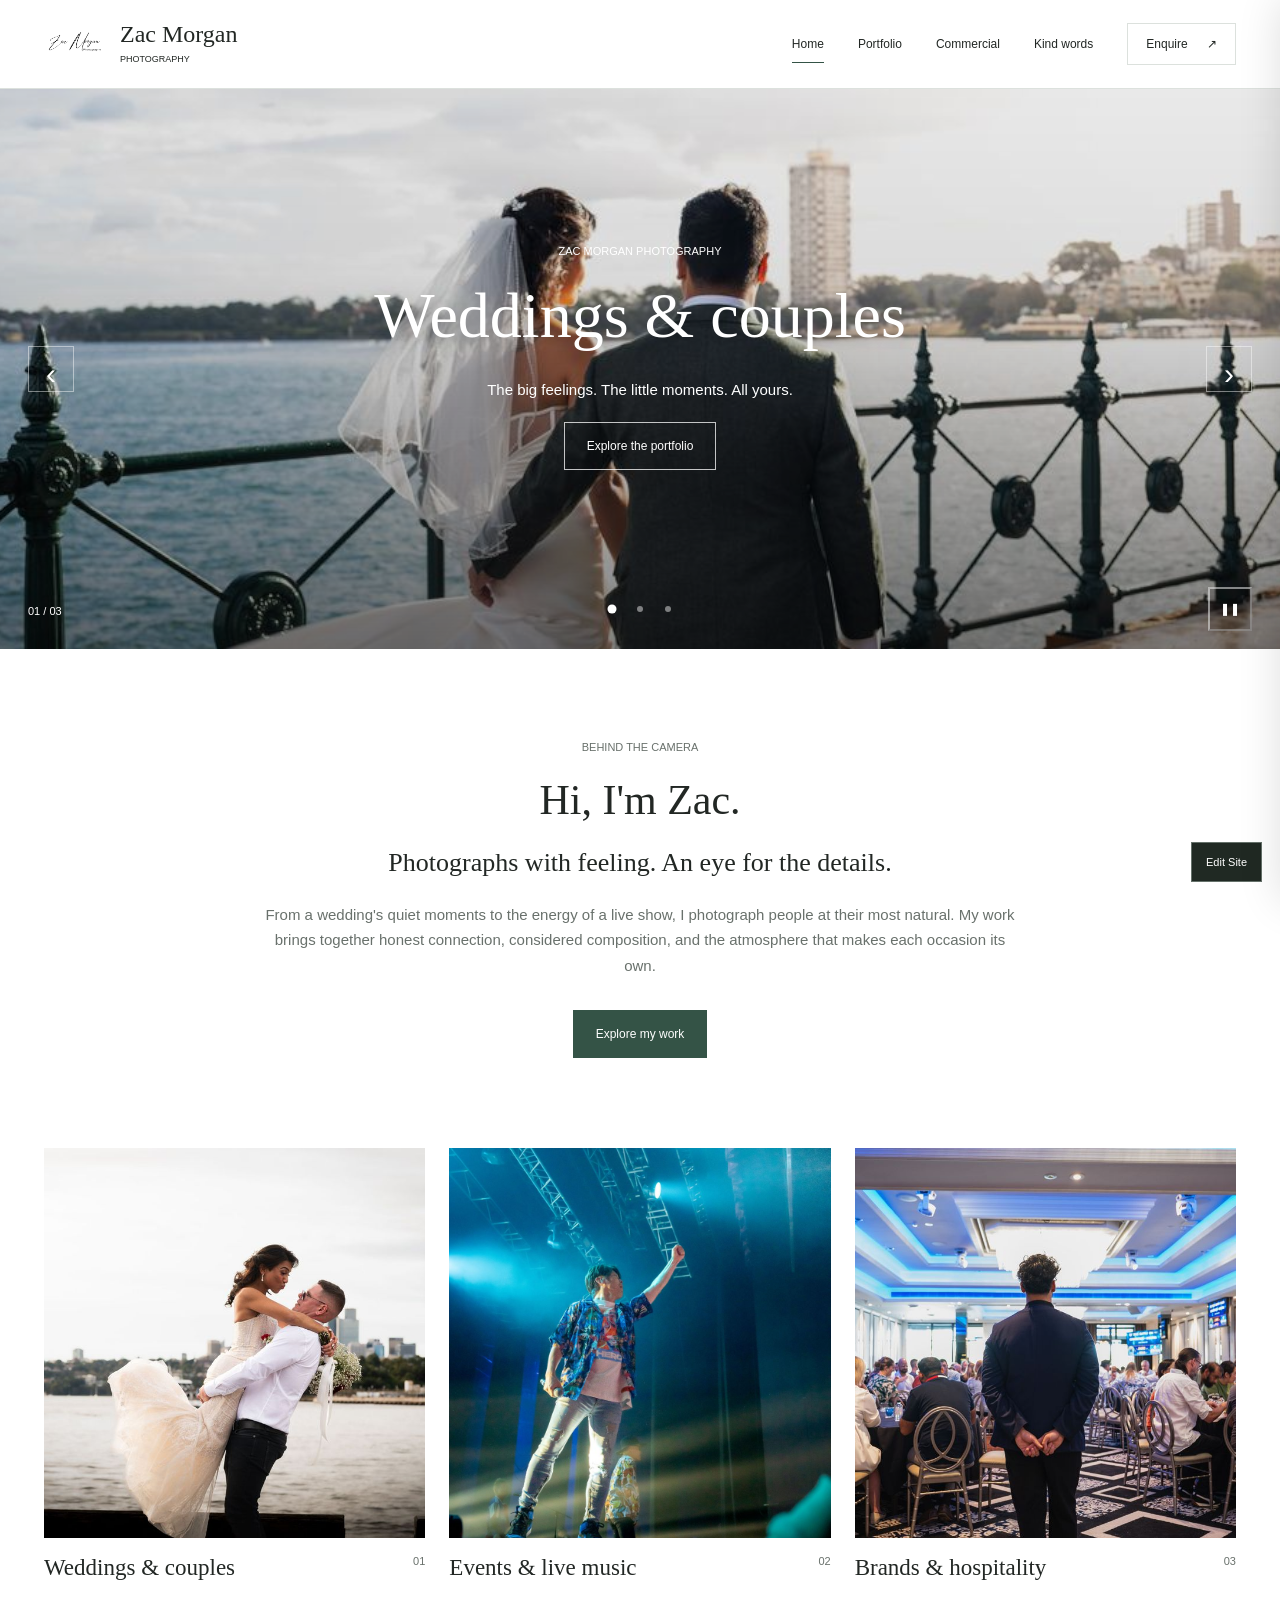
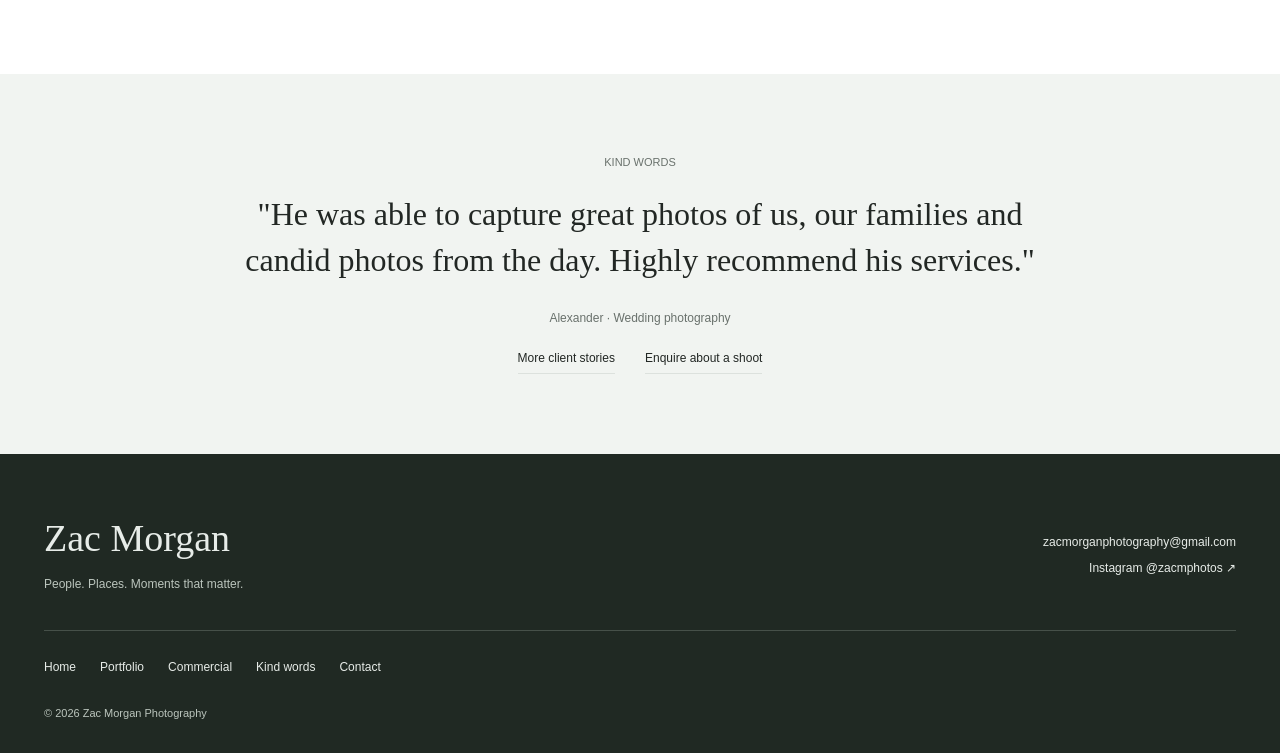
==== commit 19cc0e2d: "Refine photography design, curate collections, and improve enquiries" ====
--- a/index.html
+++ b/index.html
@@ -6,23 +6,24 @@
     <title>Zac Morgan Photography</title>
     <meta
       name="description"
-      content="Local editable mock of Zac Morgan Photography."
+      content="Wedding, portrait, event, and commercial photography by Zac Morgan. Explore the portfolio and enquire about your next shoot."
     />
-    <link rel="stylesheet" href="/styles.css?v=8" />
+    <link rel="stylesheet" href="/styles.css?v=9" />
   </head>
   <body>
     <header class="site-header" data-header>
       <nav class="nav-shell" aria-label="Main navigation">
         <a class="brand-mark" href="/" data-link aria-label="Zac Morgan Photography">
           <img data-logo alt="Zac Morgan Photography logo" />
-          <span>Zac Morgan Photography</span>
+          <span>Zac Morgan<small>Photography</small></span>
         </a>
-        <div class="nav-links">
+        <button class="menu-toggle" type="button" aria-label="Open navigation" aria-expanded="false" aria-controls="main-links" title="Open navigation">&#9776;</button>
+        <div class="nav-links" id="main-links">
           <a href="/" data-link>Home</a>
           <a href="/portfolio/" data-link>Portfolio</a>
-          <a href="/events/" data-link>Branding / Events</a>
-          <a href="/testimonials/" data-link>Testimonials</a>
-          <a href="/contact/" data-link>Contact</a>
+          <a href="/events/" data-link>Commercial</a>
+          <a href="/testimonials/" data-link>Kind words</a>
+          <a href="/contact/" class="nav-enquire" data-link>Enquire <span aria-hidden="true">&#8599;</span></a>
         </div>
       </nav>
     </header>
@@ -30,23 +31,19 @@
     <main id="app" tabindex="-1"></main>
 
     <footer class="site-footer">
-      <a href="https://www.instagram.com/zacmphotos/" target="_blank" rel="noreferrer">@zacmphotos</a>
+      <div class="footer-top"><div><a class="footer-brand" href="/" data-link>Zac Morgan</a><p>People. Places. Moments that matter.</p></div><div><a href="mailto:zacmorganphotography@gmail.com">zacmorganphotography@gmail.com</a><br><a href="https://www.instagram.com/zacmphotos/" target="_blank" rel="noreferrer">Instagram @zacmphotos &#8599;</a></div></div>
       <nav aria-label="Footer navigation">
         <a href="/" data-link>Home</a>
         <a href="/portfolio/" data-link>Portfolio</a>
-        <a href="/events/" data-link>Branding / Events</a>
-        <a href="/testimonials/" data-link>Testimonials</a>
+        <a href="/events/" data-link>Commercial</a>
+        <a href="/testimonials/" data-link>Kind words</a>
         <a href="/contact/" data-link>Contact</a>
       </nav>
       <p>© 2026 Zac Morgan Photography</p>
-      <div class="social-row" aria-label="Social links">
-        <a href="https://www.instagram.com/zacmphotos/" target="_blank" rel="noreferrer">Instagram</a>
-        <a href="https://www.linkedin.com/" target="_blank" rel="noreferrer">LinkedIn</a>
-      </div>
     </footer>
 
     <button class="edit-toggle" type="button" data-edit-toggle>Edit Site</button>
-    <aside class="editor-panel" data-editor aria-label="Site editor">
+    <aside class="editor-panel" data-editor aria-label="Site editor" inert>
       <div class="editor-heading">
         <div>
           <p>Local Editor</p>
@@ -113,7 +110,8 @@
     </aside>
 
     <script src="/assets/site/assets.js?v=1"></script>
-    <script src="/motion.js?v=1"></script>
-    <script src="/app.js?v=8"></script>
+    <script src="/assets/site/dimensions.js?v=1"></script>
+    <script src="/motion.js?v=2"></script>
+    <script src="/app.js?v=9"></script>
   </body>
 </html>
--- a/styles.css
+++ b/styles.css
@@ -1,818 +1,162 @@
 :root {
-  --bg: #fdfbf8;
-  --ink: #211e1b;
-  --muted: #746d66;
-  --line: #dfd7ce;
-  --panel: #f5f0ea;
-  --accent: #957357;
-  --accent-dark: #4a3528;
-  --charcoal: #171411;
-  --max: 1240px;
+  --bg: #fff;
+  --ink: #222724;
+  --muted: #69716c;
+  --line: #dce1dd;
+  --panel: #f1f4f1;
+  --accent: #345346;
+  --accent-dark: #263f35;
+  --charcoal: #202923;
+  --max: 1320px;
   --gap: 18px;
   --columns: 3;
-  --hero-height: 520px;
+  --hero-height: 560px;
   color-scheme: light;
 }
-
-* {
-  box-sizing: border-box;
-}
-
-html {
-  scroll-behavior: smooth;
-}
-
-body {
-  margin: 0;
-  background: var(--bg);
-  color: var(--ink);
-  font-family: Montserrat, Arial, Helvetica, sans-serif;
-  font-size: 15px;
-  line-height: 1.75;
-  text-rendering: optimizeLegibility;
-}
-
-a {
-  color: inherit;
-  text-decoration: none;
-}
-
-img {
-  display: block;
-  width: 100%;
-}
-
-.site-header {
-  position: sticky;
-  top: 0;
-  z-index: 40;
-  background: rgba(253, 251, 248, 0.95);
-  border-bottom: 1px solid rgba(228, 222, 216, 0.82);
-  backdrop-filter: blur(18px);
-}
-
-.nav-shell {
-  min-height: 84px;
-  max-width: 1380px;
-  margin: 0 auto;
-  padding: 14px 34px;
-  display: flex;
-  align-items: center;
-  justify-content: space-between;
-  gap: 34px;
-  text-transform: uppercase;
-  letter-spacing: 0.14em;
-  font-size: 11px;
-  font-weight: 500;
-}
-
-.nav-shell a {
-  opacity: 0.84;
-  transition: color 180ms ease, opacity 180ms ease;
-}
-
-.nav-shell a:hover,
-.nav-shell a[aria-current="page"] {
-  opacity: 1;
-  color: var(--accent);
-}
-
-.nav-links {
-  display: flex;
-  align-items: center;
-  justify-content: flex-end;
-  gap: clamp(18px, 3vw, 42px);
-  flex: 1;
-}
-
-.nav-links a {
-  position: relative;
-  padding: 8px 0;
-}
-
-.nav-links a::after {
-  content: "";
-  position: absolute;
-  left: 0;
-  right: 0;
-  bottom: 0;
-  height: 1px;
-  background: currentColor;
-  transform: scaleX(0);
-  transform-origin: center;
-  transition: transform 180ms ease;
-}
-
-.nav-links a:hover::after,
-.nav-links a[aria-current="page"]::after {
-  transform: scaleX(1);
-}
-
-.brand-mark {
-  display: inline-flex;
-  align-items: center;
-  gap: 14px;
-  min-width: 260px;
-  letter-spacing: 0.1em;
-  color: var(--ink);
-}
-
-.brand-mark img {
-  width: 86px;
-  height: 48px;
-  object-fit: contain;
-  filter: invert(1) contrast(1.1);
-  opacity: 0.88;
-}
-
-.brand-mark span {
-  font-family: Lora, Georgia, "Times New Roman", serif;
-  font-size: 18px;
-  line-height: 1.15;
-  letter-spacing: 0;
-  text-transform: none;
-  white-space: nowrap;
-}
-
-main {
-  min-height: 60vh;
-}
-
-.page {
-  animation: fade-in 420ms ease both;
-}
-
-.hero-card,
-.hero-carousel {
-  position: relative;
-  min-height: var(--hero-height);
-  overflow: hidden;
-  isolation: isolate;
-}
-
-.hero-card {
-  display: grid;
-  place-items: center;
-}
-
-.hero-card.small {
-  min-height: 430px;
-}
-
-.hero-carousel {
-  height: min(780px, calc(100vh - 84px));
-  min-height: 560px;
-  background: #181614;
-}
-
-.carousel-track,
-.hero-slide {
-  position: absolute;
-  inset: 0;
-}
-
-.hero-slide {
-  display: grid;
-  place-items: center;
-  opacity: 0;
-  transform: scale(1.02);
-  transition: opacity 680ms ease, transform 1200ms ease;
-  pointer-events: none;
-}
-
-.hero-slide.is-active {
-  opacity: 1;
-  transform: scale(1);
-  pointer-events: auto;
-}
-
-.hero-card img,
-.hero-slide img,
-.wide-image img,
-.image-tile img,
-.cta-image img {
-  height: 100%;
-  object-fit: cover;
-  object-position: var(--pos, center);
-}
-
-.hero-card::after,
-.hero-slide::after {
-  content: "";
-  position: absolute;
-  inset: 0;
-  background:
-    radial-gradient(circle at center, rgba(0, 0, 0, 0.08), rgba(0, 0, 0, 0.32)),
-    linear-gradient(180deg, rgba(0, 0, 0, 0.04), rgba(0, 0, 0, 0.54));
-  z-index: -1;
-}
-
-.hero-card > img,
-.hero-slide > img {
-  position: absolute;
-  inset: 0;
-  z-index: -2;
-}
-
-.hero-copy {
-  max-width: 760px;
-  padding: 42px 24px;
-  color: #fff;
-  text-align: center;
-  text-shadow: 0 2px 20px rgba(0, 0, 0, 0.45);
-}
-
-.hero-carousel .hero-copy {
-  max-width: 920px;
-}
-
-.carousel-button {
-  position: absolute;
-  top: 50%;
-  z-index: 5;
-  width: 46px;
-  height: 46px;
-  min-height: 46px;
-  padding: 0;
-  border-color: rgba(255, 255, 255, 0.72);
-  color: #fff;
-  background: rgba(0, 0, 0, 0.18);
-  font-size: 31px;
-  line-height: 1;
-  transform: translateY(-50%);
-}
-
-.carousel-button.prev {
-  left: 28px;
-}
-
-.carousel-button.next {
-  right: 28px;
-}
-
-.carousel-dots {
-  position: absolute;
-  left: 50%;
-  bottom: 24px;
-  z-index: 5;
-  display: flex;
-  gap: 10px;
-  transform: translateX(-50%);
-}
-
-.carousel-dots button {
-  width: 10px;
-  height: 10px;
-  min-height: 10px;
-  padding: 0;
-  border: 1px solid rgba(255, 255, 255, 0.78);
-  border-radius: 50%;
-  background: transparent;
-}
-
-.carousel-dots button.is-active {
-  background: #fff;
-}
-
-h1,
-h2,
-h3,
-.quote {
-  font-family: Lora, Georgia, "Times New Roman", serif;
-  font-weight: 400;
-  line-height: 1.25;
-}
-
-h1 {
-  margin: 0 0 12px;
-  font-size: clamp(40px, 6vw, 76px);
-}
-
-h2 {
-  margin: 0 0 22px;
-  font-size: clamp(29px, 4vw, 48px);
-}
-
-h3 {
-  margin: 0 0 14px;
-  font-size: 24px;
-  color: var(--accent-dark);
-}
-
-.eyebrow {
-  margin: 0 0 16px;
-  text-transform: uppercase;
-  letter-spacing: 0.16em;
-  font-size: 11px;
-}
-
-.button-link,
-button,
-.import-button {
-  border: 1px solid var(--ink);
-  background: transparent;
-  color: var(--ink);
-  min-height: 42px;
-  padding: 11px 18px;
-  text-transform: uppercase;
-  letter-spacing: 0.11em;
-  font: 600 11px/1 Montserrat, Arial, sans-serif;
-  cursor: pointer;
-  transition: background 180ms ease, color 180ms ease, border-color 180ms ease, transform 180ms ease;
-}
-
-.button-link.secondary {
-  border-color: var(--line);
-  color: var(--accent-dark);
-}
-
-.button-link:hover,
-button:hover,
-.import-button:hover {
-  background: var(--ink);
-  border-color: var(--ink);
-  color: #fff;
-}
-
-.hero-copy .button-link,
-.dark-band .button-link {
-  border-color: #fff;
-  color: #fff;
-}
-
-.hero-copy .button-link:hover,
-.dark-band .button-link:hover {
-  background: #fff;
-  color: var(--ink);
-}
-
-.button-row {
-  display: flex;
-  flex-wrap: wrap;
-  gap: 12px;
-  margin-top: 26px;
-}
-
-.section {
-  max-width: var(--max);
-  margin: 0 auto;
-  padding: 92px 32px;
-}
-
-.portfolio-showcase {
-  max-width: 1380px;
-  margin: 0 auto;
-  padding: clamp(56px, 7vw, 96px) 34px clamp(58px, 7vw, 92px);
-  display: grid;
-  grid-template-columns: minmax(320px, 0.86fr) minmax(0, 1.14fr);
-  gap: clamp(44px, 6vw, 88px);
-  align-items: center;
-}
-
-.portfolio-copy {
-  max-width: 560px;
-}
-
-.portfolio-copy h1 {
-  font-size: clamp(54px, 8vw, 112px);
-  margin-bottom: 18px;
-}
-
-.portfolio-copy h3 {
-  margin-bottom: 22px;
-  font-size: clamp(24px, 2.4vw, 35px);
-  color: var(--ink);
-}
-
-.portfolio-copy p:not(.eyebrow) {
-  max-width: 480px;
-  color: var(--muted);
-}
-
-.portfolio-cover {
-  position: relative;
-  min-height: clamp(560px, 62vw, 780px);
-  display: grid;
-  grid-template-columns: minmax(0, 1fr) minmax(160px, 0.42fr);
-  grid-template-rows: repeat(2, minmax(0, 1fr));
-  gap: 16px;
-}
-
-.portfolio-cover-main,
-.portfolio-cover-side {
-  position: relative;
-  overflow: hidden;
-  background: var(--panel);
-  cursor: zoom-in;
-}
-
-.portfolio-cover-main {
-  min-height: 100%;
-  grid-row: 1 / 3;
-}
-
-.portfolio-cover-side {
-  min-height: 0;
-}
-
-.portfolio-cover-main img,
-.portfolio-cover-side img {
-  height: 100%;
-  object-fit: cover;
-  object-position: var(--pos, center);
-  transition: transform 700ms ease, filter 300ms ease;
-}
-
-.portfolio-cover-side.top {
-  margin-top: 52px;
-}
-
-.portfolio-cover-side.bottom {
-  margin-bottom: 52px;
-}
-
-.portfolio-cover-main:hover img,
-.portfolio-cover-side:hover img {
-  transform: scale(1.035);
-  filter: saturate(1.02) contrast(1.02);
-}
-
-.portfolio-cover::before {
-  content: "";
-  position: absolute;
-  inset: -22px 48px 42px -26px;
-  z-index: -1;
-  border: 1px solid var(--line);
-  background: rgba(245, 240, 234, 0.45);
-}
-
-.gallery-heading {
-  max-width: 960px;
-  margin: 0 auto;
-  padding: 28px 32px 44px;
-  text-align: center;
-}
-
-.gallery-heading h2 {
-  margin-bottom: 0;
-  font-size: clamp(30px, 3.8vw, 54px);
-}
-
-.section.narrow {
-  max-width: 880px;
-  text-align: center;
-}
-
-.page-intro {
-  padding-top: 86px;
-  padding-bottom: 58px;
-}
-
-.page-intro p {
-  max-width: 680px;
-  margin-left: auto;
-  margin-right: auto;
-}
-
-.page-intro h1 {
-  margin-bottom: 18px;
-}
-
-.page-intro h3 {
-  max-width: 820px;
-  margin-left: auto;
-  margin-right: auto;
-  font-size: clamp(22px, 2.2vw, 32px);
-  color: var(--ink);
-}
-
-.split {
-  display: grid;
-  grid-template-columns: minmax(0, 0.9fr) minmax(0, 1.1fr);
-  gap: 52px;
-  align-items: center;
-}
-
-.feature-links {
-  display: grid;
-  grid-template-columns: repeat(4, minmax(0, 1fr));
-  gap: 18px;
-  margin-top: 34px;
-}
-
-.feature-links a {
-  border-top: 1px solid var(--line);
-  padding-top: 18px;
-  font-family: Lora, Georgia, serif;
-  font-size: 19px;
-  transition: color 180ms ease, border-color 180ms ease;
-}
-
-.feature-links a:hover {
-  border-color: var(--accent);
-  color: var(--accent-dark);
-}
-
-.masonry,
-.gallery-grid {
-  max-width: 1280px;
-  margin: 0 auto;
-  padding: 0 28px 112px;
-  columns: var(--columns);
-  column-gap: clamp(10px, 1.4vw, var(--gap));
-}
-
-.gallery-grid.grid-mode {
-  columns: unset;
-  display: grid;
-  grid-template-columns: repeat(var(--columns), minmax(0, 1fr));
-  gap: var(--gap);
-}
-
-.gallery-grid.feature-mode .image-tile:first-child {
-  min-height: 620px;
-}
-
-.image-tile {
-  position: relative;
-  min-height: 0;
-  aspect-ratio: 4 / 5;
-  margin: 0 0 var(--gap);
-  break-inside: avoid;
-  overflow: hidden;
-  background: var(--panel);
-  cursor: zoom-in;
-  box-shadow: 0 1px 0 rgba(36, 33, 31, 0.08);
-}
-
-.image-tile.tall {
-  aspect-ratio: 2 / 3;
-}
-
-.image-tile.wide {
-  aspect-ratio: 3 / 2;
-}
-
-.image-tile img {
-  position: absolute;
-  inset: 0;
-  transition: transform 700ms ease, filter 300ms ease;
-}
-
-.image-tile::after,
-.wide-image::after {
-  content: "";
-  position: absolute;
-  inset: 0;
-  background: rgba(0, 0, 0, 0);
-  transition: background 240ms ease;
-  pointer-events: none;
-}
-
-.image-tile:hover img,
-.wide-image:hover img {
-  transform: scale(1.035);
-  filter: saturate(1.02) contrast(1.02);
-}
-
-.image-tile:hover::after,
-.wide-image:hover::after {
-  background: rgba(0, 0, 0, 0.18);
-}
-
-.image-view-label {
-  position: absolute;
-  left: 50%;
-  top: 50%;
-  z-index: 3;
-  opacity: 0;
-  border: 1px solid rgba(255, 255, 255, 0.78);
-  color: #fff;
-  padding: 9px 14px;
-  text-transform: uppercase;
-  letter-spacing: 0.14em;
-  font-size: 10px;
-  transform: translate(-50%, -44%);
-  transition: opacity 200ms ease, transform 200ms ease;
-  pointer-events: none;
-}
-
-.image-tile:hover .image-view-label,
-.wide-image:hover .image-view-label,
-.portfolio-cover-main:hover .image-view-label,
-.portfolio-cover-side:hover .image-view-label {
-  opacity: 1;
-  transform: translate(-50%, -50%);
-}
-
-.events-top {
-  display: grid;
-  grid-template-columns: repeat(3, minmax(0, 1fr));
-  gap: 0;
-}
-
-.text-band {
-  background: #f6f2ee;
-  border-top: 1px solid var(--line);
-  border-bottom: 1px solid var(--line);
-}
-
-.quote-shell {
-  max-width: var(--max);
-  margin: 0 auto;
-  padding: 76px 32px;
-}
-
-.dark-band {
-  background: var(--charcoal);
-  color: #fff;
-  text-align: center;
-  max-width: none;
-  margin: 0;
-}
-
-.quote {
-  max-width: 900px;
-  margin: 0 auto;
-  text-align: center;
-  font-size: clamp(22px, 2.35vw, 32px);
-}
-
-.quote-author {
-  margin-top: 18px;
-  text-align: center;
-  color: var(--muted);
-}
-
-.reviews {
-  max-width: 1100px;
-  margin: 0 auto;
-  padding: 90px 32px 30px;
-}
-
-.review {
-  max-width: 900px;
-  margin: 0 auto 28px;
-  padding: 34px 36px;
-  text-align: center;
-  background: var(--panel);
-  border: 1px solid var(--line);
-}
-
-.review blockquote {
-  margin: 0;
-  font-family: Lora, Georgia, serif;
-  font-size: clamp(19px, 1.55vw, 24px);
-  line-height: 1.6;
-}
-
-.review cite {
-  display: block;
-  margin-top: 12px;
-  color: var(--muted);
-  font-style: normal;
-}
-
-.wide-image,
-.cta-image {
-  min-height: 500px;
-  overflow: hidden;
-  position: relative;
-  cursor: zoom-in;
-}
-
-.contact-layout {
-  display: grid;
-  grid-template-columns: minmax(0, 0.92fr) minmax(0, 1.08fr);
-  gap: 64px;
-  align-items: start;
-}
-
-.contact-form {
-  display: grid;
-  grid-template-columns: repeat(2, minmax(0, 1fr));
-  gap: 18px;
-}
-
-.contact-form label {
-  display: grid;
-  gap: 7px;
-  font-size: 12px;
-  color: var(--muted);
-}
-
-.contact-form .full {
-  grid-column: 1 / -1;
-}
-
-input,
-textarea,
-select {
-  width: 100%;
-  border: 1px solid var(--line);
-  background: #fff;
-  color: var(--ink);
-  min-height: 44px;
-  padding: 10px 12px;
-  font: inherit;
-  transition: border-color 160ms ease, box-shadow 160ms ease;
-}
-
-input:focus,
-textarea:focus,
-select:focus {
-  outline: 0;
-  border-color: var(--accent);
-  box-shadow: 0 0 0 3px rgba(143, 113, 88, 0.13);
-}
-
-textarea {
-  resize: vertical;
-}
-
-.radio-grid {
-  grid-column: 1 / -1;
-  display: grid;
-  grid-template-columns: repeat(3, minmax(0, 1fr));
-  gap: 10px 16px;
-}
-
-.radio-grid label {
-  display: flex;
-  align-items: center;
-  gap: 8px;
-  color: var(--ink);
-}
-
-.radio-grid input {
-  width: auto;
-  min-height: auto;
-}
-
-.site-footer {
-  border-top: 1px solid var(--line);
-  text-align: center;
-  padding: 48px 24px 40px;
-  color: var(--muted);
-  font-size: 12px;
-  background: #fbfaf8;
-}
-
-.site-footer nav,
-.social-row {
-  margin: 22px auto;
-  display: flex;
-  justify-content: center;
-  flex-wrap: wrap;
-  gap: 16px;
-  text-transform: uppercase;
-  letter-spacing: 0.1em;
-  font-size: 10px;
-}
-
-.edit-toggle {
-  position: fixed;
-  right: 18px;
-  bottom: 18px;
-  z-index: 50;
-  background: var(--ink);
-  color: #fff;
-  border-color: var(--ink);
-  box-shadow: 0 16px 38px rgba(0, 0, 0, 0.2);
-}
-
-.lightbox {
-  position: fixed;
-  inset: 0;
-  z-index: 100;
-  display: grid;
-  place-items: center;
-  padding: 36px;
-  background: rgba(12, 11, 10, 0.92);
-}
-
-.lightbox img {
-  width: auto;
-  max-width: min(1200px, 92vw);
-  max-height: 88vh;
-  object-fit: contain;
-  box-shadow: 0 24px 70px rgba(0, 0, 0, 0.45);
-}
-
-.lightbox-close {
-  position: fixed;
-  right: 22px;
-  top: 18px;
-  z-index: 101;
-  border-color: rgba(255, 255, 255, 0.5);
-  color: #fff;
-  width: 44px;
-  min-height: 44px;
-  padding: 0;
-  font-size: 28px;
-  line-height: 1;
-}
-
+* { box-sizing: border-box; }
+html { scroll-behavior: smooth; }
+body { margin: 0; background: var(--bg); color: var(--ink); font: 15px/1.7 Arial, Helvetica, sans-serif; text-rendering: optimizeLegibility; letter-spacing: 0; }
+a { color: inherit; text-decoration: none; }
+img { display: block; width: 100%; }
+button, input, textarea, select { font: inherit; }
+button, a, input, select, textarea { -webkit-tap-highlight-color: transparent; }
+button { cursor: pointer; }
+h1, h2, h3, .quote { font-family: Georgia, "Times New Roman", serif; font-weight: 400; line-height: 1.15; margin: 0 0 24px; }
+h1 { font-size: 64px; }
+h2 { font-size: 42px; }
+h3 { font-size: 26px; }
+p { margin: 0 0 20px; }
+.eyebrow { font: 11px/1.5 Arial, sans-serif; text-transform: uppercase; color: var(--muted); margin-bottom: 20px; }
+.site-header { position: sticky; top: 0; z-index: 40; background: rgb(255 255 255 / 96%); border-bottom: 1px solid var(--line); backdrop-filter: blur(16px); }
+.nav-shell { max-width: 1440px; min-height: 88px; margin: auto; padding: 16px 44px; display: flex; align-items: center; justify-content: space-between; gap: 30px; }
+.brand-mark { display: flex; align-items: center; gap: 12px; }
+.brand-mark img { width: 64px; height: 44px; object-fit: contain; filter: invert(1); }
+.brand-mark > span { font: 24px/1.1 Georgia, serif; white-space: nowrap; }
+.brand-mark small { display: block; font: 9px/1.5 Arial, sans-serif; text-transform: uppercase; margin-top: 6px; }
+.nav-links { display: flex; align-items: center; gap: 34px; font-size: 12px; }
+.nav-links a { position: relative; padding: 9px 0; }
+.nav-links a::after { content: ""; position: absolute; inset: auto 0 0; height: 1px; background: var(--accent); transform: scaleX(0); transform-origin: left; transition: transform 250ms ease; }
+.nav-links a:hover::after, .nav-links a[aria-current]::after { transform: scaleX(1); }
+.nav-links .nav-enquire { padding: 10px 18px; border: 1px solid var(--line); }
+.nav-enquire span { margin-left: 16px; }
+.menu-toggle { display: none; }
+main { min-height: 60vh; }
+main:focus { outline: none; }
+.page { animation: fade-in 350ms ease both; }
+@keyframes fade-in { from { opacity: 0; } to { opacity: 1; } }
+.button-link, .contact-form > button, .editor-actions button, .import-button {
+  display: inline-flex; justify-content: center; align-items: center; gap: 24px; min-height: 48px;
+  padding: 12px 22px; border: 1px solid var(--accent); background: var(--accent); color: white;
+  font-size: 12px; line-height: 1.5; border-radius: 0; transition: background 220ms ease, color 220ms ease;
+}
+.button-link:hover, .contact-form > button:hover { background: var(--accent-dark); }
+.button-link.secondary { background: transparent; color: var(--ink); }
+.section { max-width: var(--max); padding: 90px 44px; margin: auto; }
+.section.narrow { max-width: 840px; text-align: center; }
+.section.narrow p:not(.eyebrow) { color: var(--muted); }
+.section.narrow .button-link { margin-top: 12px; }
+.portfolio-showcase { max-width: 1440px; margin: auto; padding: 52px 44px 0; }
+.portfolio-intro { display: flex; justify-content: space-between; align-items: flex-end; gap: 48px; padding-bottom: 38px; }
+.portfolio-intro h1 { margin: 0; }
+.portfolio-intro .eyebrow { margin-bottom: 12px; }
+.portfolio-intro > p { max-width: 340px; margin: 0 0 4px; color: var(--muted); font-size: 16px; }
+.portfolio-cover { display: grid; grid-template-columns: 2.15fr 1fr 1fr; gap: 20px; }
+figure { min-width: 0; margin: 0; }
+.cover-image { position: relative; height: calc(var(--hero-height) * 0.8); overflow: hidden; background: var(--panel); cursor: zoom-in; }
+.cover-image img { height: 100%; object-fit: cover; object-position: var(--pos, center); transition: transform 800ms ease; }
+.cover-image:hover img { transform: scale(1.025); }
+figcaption { display: flex; justify-content: space-between; gap: 12px; padding-top: 14px; font-size: 11px; color: var(--muted); }
+figcaption span:last-child { font-variant-numeric: tabular-nums; }
+.gallery-browser { max-width: 1440px; padding: 52px 44px 80px; margin: auto; }
+.gallery-toolbar { display: flex; align-items: center; justify-content: space-between; gap: 24px; border-top: 1px solid var(--line); padding: 20px 0 26px; }
+.collection-filters { display: flex; flex-wrap: wrap; gap: 8px 24px; }
+.collection-filters button { position: relative; border: 0; border-bottom: 1px solid transparent; background: transparent; color: var(--muted); min-height: 40px; padding: 6px 0; font-size: 12px; }
+.collection-filters button:hover, .collection-filters button[aria-pressed="true"] { color: var(--ink); border-bottom-color: var(--ink); }
+.gallery-count { color: var(--muted); white-space: nowrap; font-size: 11px; }
+.gallery-grid { columns: var(--columns); column-gap: var(--gap); }
+.image-tile { display: inline-block; vertical-align: top; width: 100%; position: relative; margin: 0 0 var(--gap); break-inside: avoid; overflow: hidden; background: var(--panel); cursor: zoom-in; }
+.image-tile img { height: auto; transition: transform 800ms ease; }
+.image-tile:hover img { transform: scale(1.025); }
+.gallery-grid.grid-mode { display: grid; columns: auto; grid-template-columns: repeat(var(--columns), minmax(0, 1fr)); gap: var(--gap); align-items: start; }
+.gallery-grid.feature-mode { columns: 2; }
+.gallery-grid.feature-mode .image-tile:first-child { column-span: all; display: block; }
+.image-view-label { position: absolute; bottom: 16px; right: 16px; z-index: 3; padding: 7px 12px; background: rgb(255 255 255 / 92%); color: var(--ink); font-size: 11px; opacity: 0; transform: translateY(6px); transition: opacity 200ms ease, transform 200ms ease; pointer-events: none; }
+.editable-image:hover .image-view-label, .editable-image:focus-visible .image-view-label { opacity: 1; transform: none; }
+.enquiry-band { display: flex; align-items: center; justify-content: space-between; gap: 40px; padding: 72px max(44px, calc((100% - 1352px) / 2)); background: var(--panel); }
+.enquiry-band h2 { max-width: 650px; margin: 0; }
+.enquiry-band .eyebrow { margin-bottom: 14px; }
+.enquiry-band .button-link { flex-shrink: 0; }
+.hero-card, .hero-carousel { position: relative; overflow: hidden; isolation: isolate; background: #252b27; }
+.hero-carousel { height: min(var(--hero-height), calc(100svh - 150px)); min-height: 480px; }
+.carousel-track, .hero-slide { position: absolute; inset: 0; }
+.hero-slide, .hero-card { display: grid; place-items: center; }
+.hero-slide { opacity: 0; transform: scale(1.02); transition: opacity 680ms ease, transform 1200ms ease; pointer-events: none; }
+.hero-slide.is-active { opacity: 1; transform: scale(1); pointer-events: auto; }
+.hero-slide > img, .hero-card > img { position: absolute; inset: 0; z-index: -2; height: 100%; object-fit: cover; object-position: var(--pos, center); }
+.hero-slide::after, .hero-card::after { content: ""; position: absolute; inset: 0; z-index: -1; background: linear-gradient(180deg, rgb(0 0 0 / 8%), rgb(0 0 0 / 12%) 35%, rgb(0 0 0 / 48%)); }
+.hero-copy { padding: 40px 78px 65px; max-width: 1000px; text-align: center; color: white; text-shadow: 0 2px 20px rgb(0 0 0 / 20%); }
+.hero-copy .eyebrow { color: white; }
+.hero-copy h1 { font-size: 64px; text-wrap: balance; }
+.hero-copy .button-link { background: transparent; border-color: rgb(255 255 255 / 75%); color: white; }
+.hero-copy .button-link:hover { background: white; color: var(--ink); }
+.carousel-button { position: absolute; top: 50%; z-index: 5; width: 46px; height: 46px; transform: translateY(-50%); border: 1px solid rgb(255 255 255 / 45%); color: white; background: transparent; font-size: 30px; }
+.carousel-button.prev { left: 28px; }
+.carousel-button.next { right: 28px; }
+.carousel-dots { position: absolute; left: 50%; z-index: 5; display: flex; transform: translateX(-50%); }
+.carousel-dots button { background: transparent; }
+.home-selections { max-width: 1440px; margin: 0 auto; padding: 0 44px 90px; display: grid; grid-template-columns: repeat(3, 1fr); gap: 24px; }
+.collection-image { position: relative; height: 390px; overflow: hidden; cursor: zoom-in; }
+.collection-image img { height: 100%; object-fit: cover; object-position: var(--pos, center); }
+.home-selections figcaption a { color: var(--ink); font: 23px/1.4 Georgia, serif; }
+.text-band { background: var(--panel); }
+.quote-shell { max-width: 910px; text-align: center; margin: auto; padding: 80px 44px; }
+.quote { font-size: 32px; line-height: 1.45; }
+.quote-author { font-size: 12px; color: var(--muted); }
+.feature-links { display: flex; gap: 30px; justify-content: center; font-size: 12px; }
+.feature-links a { border-bottom: 1px solid var(--line); padding-bottom: 5px; }
+.commercial-hero .hero-card { min-height: 520px; height: min(650px, 70svh); }
+.service-intro { display: grid; grid-template-columns: 1fr 1fr; gap: 80px; align-items: start; }
+.service-intro p { color: var(--muted); }
+.service-list { padding-top: 20px; border-top: 1px solid var(--line); font-size: 12px; }
+.reviews { max-width: var(--max); padding: 70px 44px; margin: auto; }
+.reviews-intro { color: var(--muted); max-width: 480px; margin-bottom: 48px; }
+.reviews-grid { columns: 2; column-gap: 40px; }
+.review { display: inline-block; width: 100%; padding: 30px 0; margin-bottom: 12px; border-top: 1px solid var(--line); break-inside: avoid; }
+.review blockquote { font: 22px/1.55 Georgia, serif; margin: 0 0 20px; }
+.review cite { font: normal 12px/1.5 Arial, sans-serif; color: var(--muted); }
+.cta-image { max-height: 520px; overflow: hidden; }
+.wide-image { position: relative; overflow: hidden; cursor: zoom-in; }
+.wide-image img { height: 100%; object-fit: cover; object-position: var(--pos, center); }
+.cta-image .wide-image { height: 520px; }
+.contact-layout { display: grid; grid-template-columns: 0.85fr 1.15fr; align-items: start; gap: 70px; padding-top: 64px; }
+.contact-layout h1 { font-size: 48px; }
+.contact-layout p { color: var(--muted); }
+.contact-image { aspect-ratio: 2 / 3; position: sticky; top: 120px; }
+.contact-email { display: inline-block; color: var(--accent); font-size: 14px; margin: 4px 0 34px; overflow-wrap: anywhere; border-bottom: 1px solid var(--line); }
+.contact-form { display: grid; grid-template-columns: repeat(2, minmax(0, 1fr)); gap: 20px; }
+.contact-form label { display: grid; gap: 8px; font-size: 12px; }
+.contact-form .full { grid-column: 1 / -1; }
+input, textarea, select { min-width: 0; width: 100%; min-height: 44px; padding: 10px 12px; border: 1px solid var(--line); border-radius: 0; background: white; color: var(--ink); }
+input:focus, textarea:focus, select:focus { outline: 1px solid var(--accent); outline-offset: 0; }
+textarea { resize: vertical; }
+.radio-grid { display: grid; grid-template-columns: repeat(2, minmax(0, 1fr)); gap: 12px; grid-column: 1 / -1; border: 0; margin: 0; padding: 0; }
+.radio-grid legend { font-size: 12px; margin-bottom: 12px; }
+.radio-grid label { display: flex; align-items: center; gap: 8px; }
+.radio-grid input { width: 14px; min-height: 14px; accent-color: var(--accent); }
+.form-note { font-size: 12px; margin: -4px 0 0; }
+.site-footer { padding: 62px max(44px, calc((100% - 1352px) / 2)) 30px; background: var(--charcoal); color: #e7ece8; font-size: 12px; }
+.footer-top { display: flex; justify-content: space-between; align-items: center; gap: 30px; padding-bottom: 36px; border-bottom: 1px solid #465049; }
+.footer-top > div:last-child { text-align: right; line-height: 2.2; overflow-wrap: anywhere; }
+.footer-brand { font: 38px/1.2 Georgia, serif; }
+.footer-top p { margin: 12px 0 0; color: #bbc5bd; }
+.site-footer nav { display: flex; flex-wrap: wrap; gap: 24px; margin: 26px 0; }
+.site-footer > p { margin: 0; font-size: 11px; color: #bbc5bd; }
+.edit-toggle { position: fixed; right: 18px; bottom: 18px; z-index: 50; min-height: 40px; padding: 8px 14px; border: 1px solid #65716a; background: var(--charcoal); color: white; font-size: 11px; }
+.lightbox { position: fixed; inset: 0; z-index: 100; margin: 0; width: 100%; height: 100%; max-width: none; max-height: none; border: 0; padding: 40px; background: rgb(17 22 19 / 96%); }
+.lightbox[open] { display: grid; place-items: center; }
+.lightbox::backdrop { background: rgb(0 0 0 / 65%); }
+.lightbox img { width: auto; max-width: 95%; max-height: 88svh; object-fit: contain; }
+.lightbox-close { position: fixed; right: 20px; top: 20px; width: 44px; height: 44px; border: 1px solid #829087; color: white; background: transparent; font-size: 28px; }
 .editor-panel {
   position: fixed;
   inset: 0 0 0 auto;
@@ -920,172 +264,71 @@
   box-shadow: inset 0 0 0 4px var(--accent);
 }
 
-@keyframes fade-in {
-  from {
-    opacity: 0;
-    transform: translateY(8px);
-  }
-  to {
-    opacity: 1;
-    transform: translateY(0);
-  }
-}
-
-@media (max-width: 860px) {
-  .nav-shell {
-    min-height: auto;
-    flex-direction: column;
-    gap: 14px;
-    padding: 16px 20px 18px;
-  }
-
-  .brand-mark {
-    min-width: 0;
-  }
-
-  .brand-mark img {
-    width: 74px;
-    height: 40px;
-  }
-
-  .nav-links {
-    width: 100%;
-    justify-content: center;
-    flex-wrap: wrap;
-    gap: 11px 18px;
-    font-size: 10px;
-  }
-
-  .split,
-  .contact-layout,
-  .events-top {
-    grid-template-columns: 1fr;
-  }
-
-  .portfolio-showcase {
-    grid-template-columns: 1fr;
-    padding-left: 24px;
-    padding-right: 24px;
-  }
-
-  .portfolio-copy {
-    max-width: 760px;
-    text-align: center;
-    margin: 0 auto;
-  }
-
-  .portfolio-copy p:not(.eyebrow),
-  .button-row {
-    justify-content: center;
-    margin-left: auto;
-    margin-right: auto;
-  }
-
-  .portfolio-cover {
-    min-height: 620px;
-  }
-
-  .feature-links,
-  .radio-grid {
-    grid-template-columns: 1fr 1fr;
-  }
-
-  .masonry,
-  .gallery-grid,
-  .gallery-grid.grid-mode {
-    --columns: 2;
-  }
-}
-
-@media (max-width: 560px) {
-  .section {
-    padding: 60px 20px;
-  }
-
-  h1 {
-    font-size: clamp(34px, 13vw, 52px);
-  }
-
-  h2 {
-    font-size: clamp(28px, 10vw, 38px);
-  }
-
-  .masonry,
-  .gallery-grid,
-  .gallery-grid.grid-mode {
-    --columns: 1;
-    padding-left: 14px;
-    padding-right: 14px;
-  }
-
-  .feature-links,
-  .contact-form,
-  .radio-grid {
-    grid-template-columns: 1fr;
-  }
-
-  .portfolio-showcase {
-    padding: 42px 16px 58px;
-  }
-
-  .portfolio-cover {
-    grid-template-columns: 1fr;
-    min-height: auto;
-    gap: 12px;
-  }
-
-  .portfolio-cover-main,
-  .portfolio-cover-side {
-    min-height: 420px;
-    grid-row: auto;
-  }
-
-  .portfolio-cover-side.top,
-  .portfolio-cover-side.bottom {
-    margin: 0;
-  }
-
-  .portfolio-cover::before {
-    display: none;
-  }
-
-  .hero-card,
-  .hero-card.small {
-    min-height: 420px;
-  }
-
-  .hero-carousel {
-    min-height: 500px;
-  }
-
-  .brand-mark span {
-    font-size: 16px;
-  }
-
-  .image-tile,
-  .image-tile.tall,
-  .image-tile.wide {
-    min-height: 0;
-    aspect-ratio: 4 / 5;
-  }
-
-  .hero-copy {
-    padding: 34px 20px;
-  }
-
-  .carousel-button {
-    display: none;
-  }
-
-  .review {
-    padding: 28px 22px;
-  }
-
-  .lightbox {
-    padding: 18px;
-  }
-}
-
+
+@media (max-width: 1000px) {
+  .nav-shell { padding: 16px 28px; }
+  .nav-links { gap: 20px; }
+  .brand-mark img { display: none; }
+  .portfolio-showcase, .gallery-browser { padding-left: 28px; padding-right: 28px; }
+  .cover-image { height: 340px; }
+  .portfolio-intro { gap: 24px; }
+  .portfolio-intro > p { max-width: 260px; }
+  h1 { font-size: 56px; }
+  .enquiry-band { padding: 60px 28px; }
+  .contact-layout { gap: 36px; }
+}
+@media (max-width: 760px) {
+  .nav-shell { min-height: 76px; padding: 14px 22px; }
+  .brand-mark > span { font-size: 23px; }
+  .menu-toggle { display: block; width: 44px; height: 44px; padding: 0; font-size: 23px; border: 0; background: transparent; color: var(--ink); }
+  .nav-links { display: none; position: absolute; top: 100%; left: 0; right: 0; background: white; border-bottom: 1px solid var(--line); padding: 22px; flex-direction: column; align-items: stretch; gap: 8px; font-size: 15px; }
+  .nav-links.is-open { display: flex; }
+  .nav-links a { min-height: 44px; }
+  .portfolio-showcase { padding: 36px 22px 0; }
+  .portfolio-intro { display: block; padding-bottom: 28px; }
+  .portfolio-intro > p { max-width: 480px; margin-top: 18px; font-size: 15px; }
+  .portfolio-cover { grid-template-columns: 1fr 1fr; gap: 22px 14px; }
+  .portfolio-cover > figure:first-child { grid-column: 1 / -1; }
+  .portfolio-cover > figure:first-child .cover-image { height: auto; aspect-ratio: 3 / 2; }
+  .cover-image { height: auto; aspect-ratio: 2 / 3; }
+  figcaption { font-size: 10px; padding-top: 10px; }
+  h1 { font-size: 46px; }
+  h2 { font-size: 34px; }
+  h3 { font-size: 24px; }
+  .gallery-browser { padding: 38px 22px 50px; }
+  .gallery-toolbar { display: block; padding: 14px 0 24px; }
+  .collection-filters { gap: 4px 20px; }
+  .gallery-count { display: block; margin-top: 12px; }
+  .gallery-grid, .gallery-grid.grid-mode { --columns: 2; }
+  .enquiry-band, .service-intro, .contact-layout { display: grid; grid-template-columns: 1fr; gap: 26px; }
+  .enquiry-band { padding: 50px 22px; justify-items: start; }
+  .section { padding: 56px 22px; }
+  .hero-copy h1 { font-size: 44px; }
+  .hero-copy { padding: 40px 28px 80px; }
+  .hero-carousel { min-height: 460px; height: 70svh; }
+  .carousel-button { display: none; }
+  .home-selections { padding: 0 22px 56px; gap: 32px; grid-template-columns: 1fr; }
+  .collection-image { height: 370px; }
+  .quote-shell { padding: 56px 24px; }
+  .quote { font-size: 26px; }
+  .commercial-hero .hero-card { min-height: 430px; height: 65svh; }
+  .reviews { padding: 48px 22px; }
+  .reviews-grid { columns: 1; }
+  .review blockquote { font-size: 21px; }
+  .contact-image { position: relative; top: auto; max-height: 380px; aspect-ratio: 4 / 3; }
+  .contact-image img { object-position: center 40%; }
+  .contact-layout h1 { font-size: 40px; }
+  .footer-top { display: block; }
+  .footer-top > div:last-child { text-align: left; margin-top: 28px; }
+  .site-footer { padding: 48px 22px 76px; }
+}
+@media (max-width: 440px) {
+  .gallery-grid, .gallery-grid.grid-mode { --columns: 1; }
+  .gallery-grid.feature-mode { columns: 1; }
+  .contact-form { grid-template-columns: 1fr; }
+  .radio-grid { grid-template-columns: 1fr; }
+  .portfolio-intro h1 { font-size: 42px; }
+}
 /* One-shot reveals keep long galleries readable without continuous animation. */
 .reveal-pending {
   opacity: 0;
@@ -1228,3 +471,9 @@
   .portfolio-cover-main:hover img,
   .portfolio-cover-side:hover img { transform: none; }
 }
+.site-header.is-scrolled { background: rgb(255 255 255 / 98%); }
+.hero-slide.is-active .hero-copy > :nth-child(4) { transition-delay: 440ms; }
+@media (prefers-reduced-motion: reduce) {
+  .portfolio-cover > figure { translate: none !important; }
+  .cover-image:hover img { transform: none; }
+}
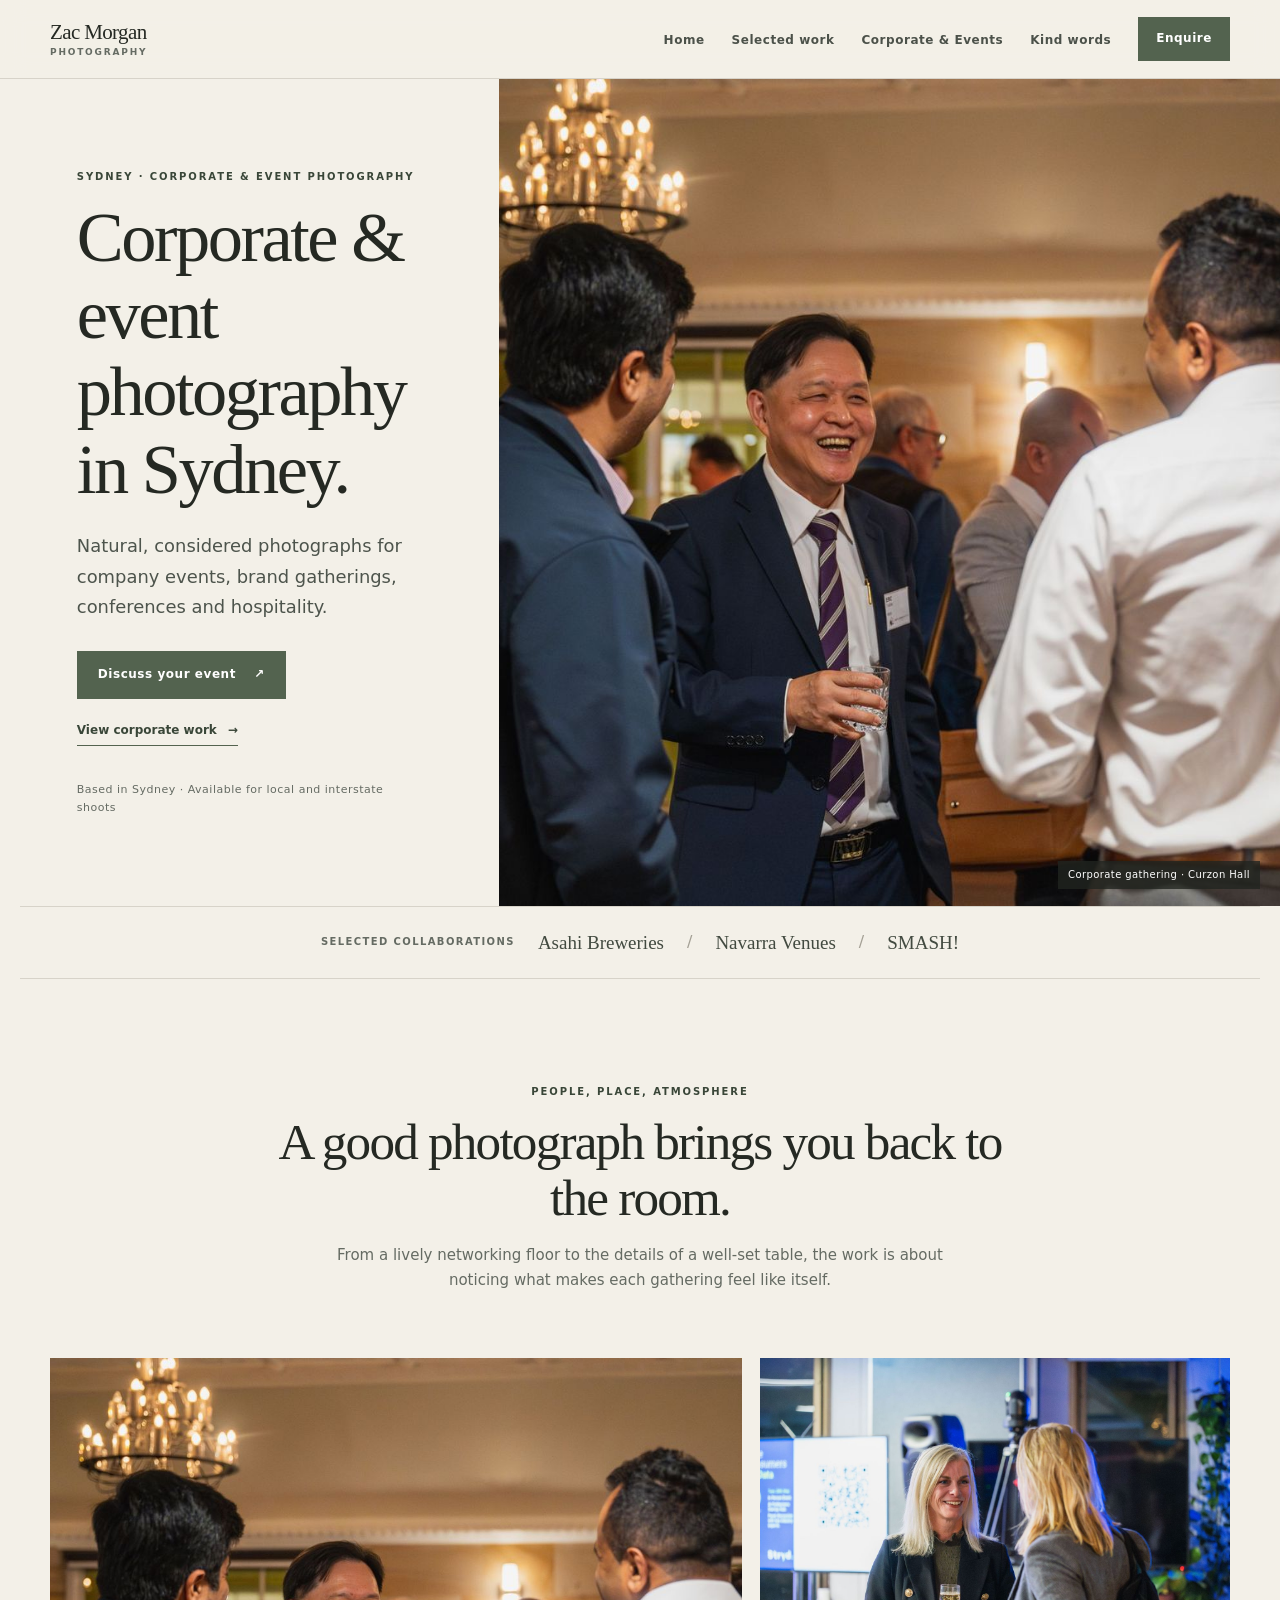
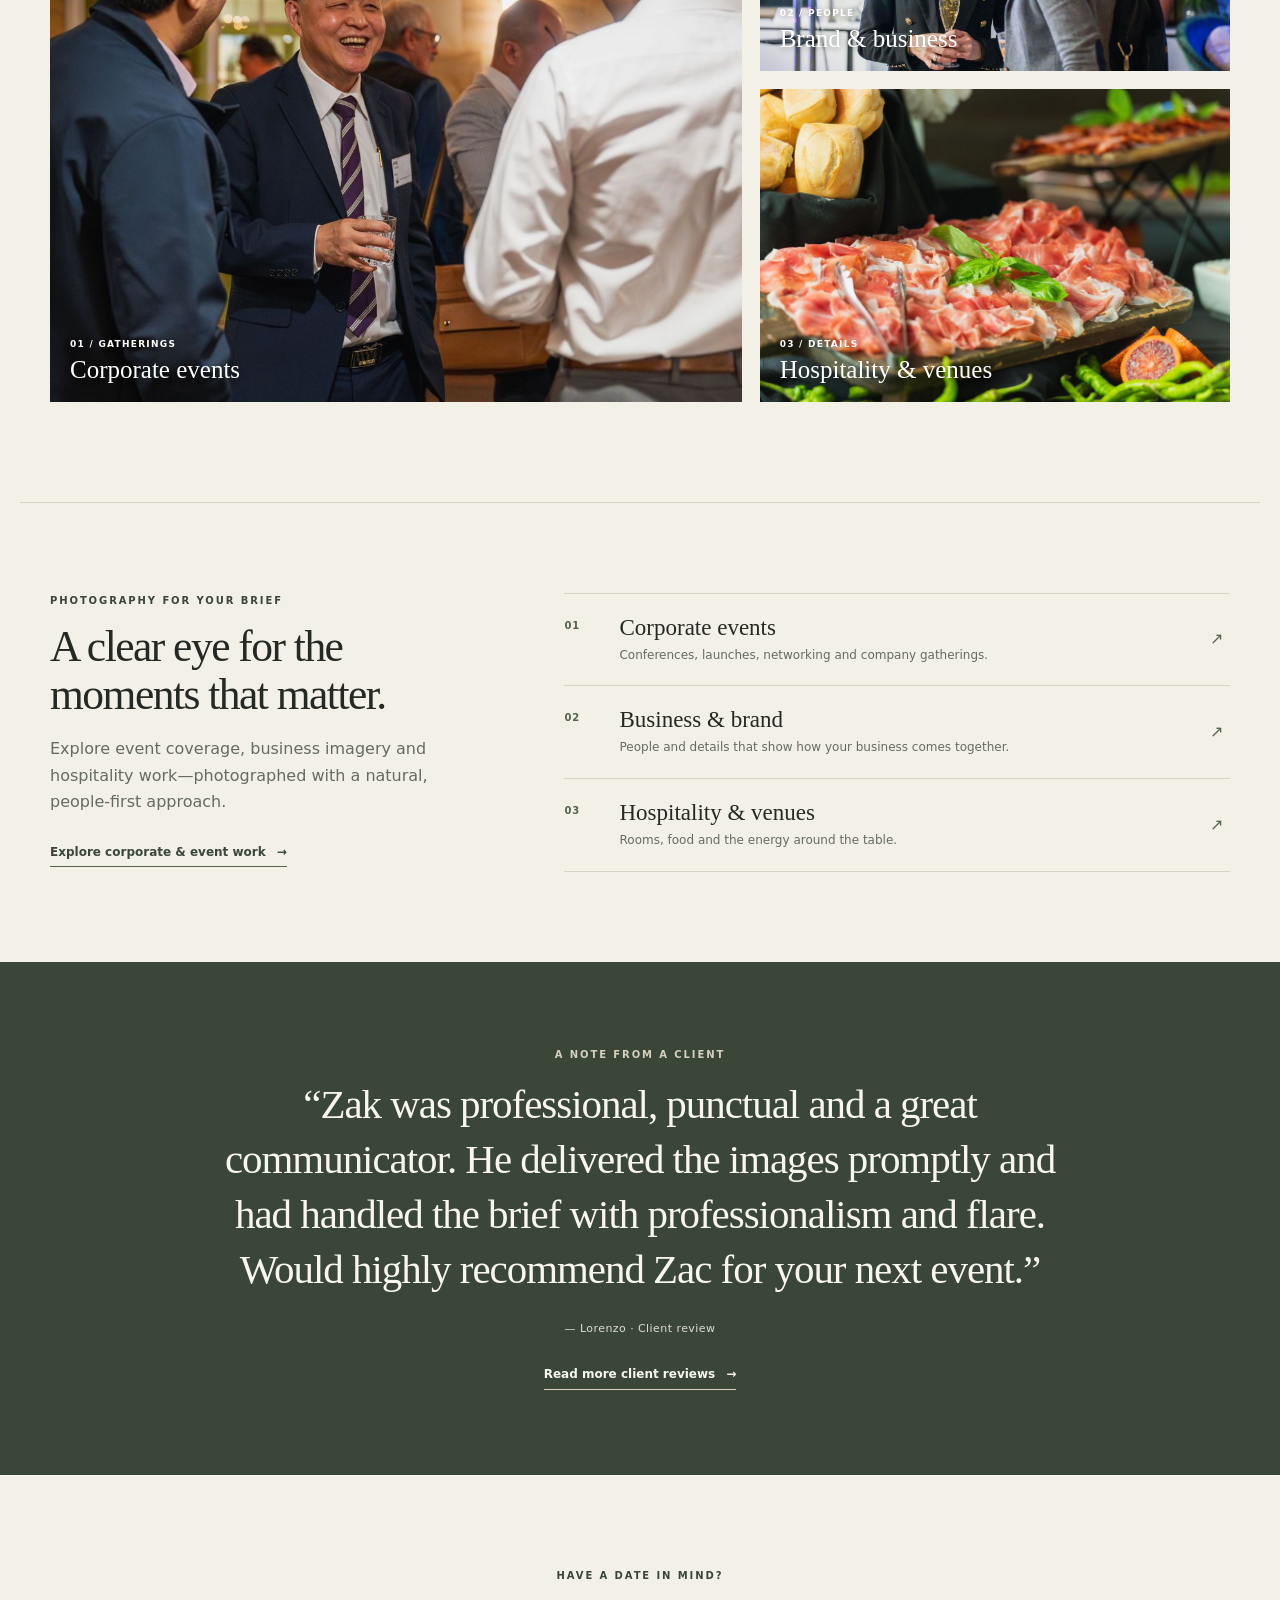
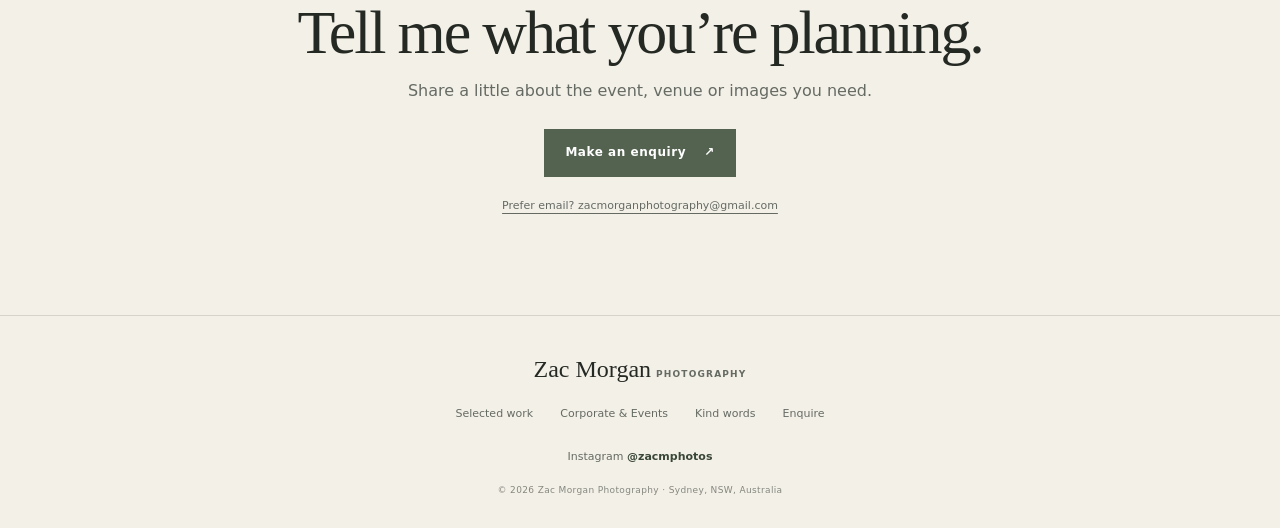
==== commit 4ad4764e: "Refresh photography site for corporate and event enquiries" ====
--- a/index.html
+++ b/index.html
@@ -1,117 +1,123 @@
 <!doctype html>
 <html lang="en">
-  <head>
-    <meta charset="utf-8" />
-    <meta name="viewport" content="width=device-width, initial-scale=1" />
-    <title>Zac Morgan Photography</title>
-    <meta
-      name="description"
-      content="Wedding, portrait, event, and commercial photography by Zac Morgan. Explore the portfolio and enquire about your next shoot."
-    />
-    <link rel="stylesheet" href="/styles.css?v=9" />
-  </head>
-  <body>
-    <header class="site-header" data-header>
-      <nav class="nav-shell" aria-label="Main navigation">
-        <a class="brand-mark" href="/" data-link aria-label="Zac Morgan Photography">
-          <img data-logo alt="Zac Morgan Photography logo" />
-          <span>Zac Morgan<small>Photography</small></span>
+<head>
+  <meta charset="UTF-8" />
+  <meta name="viewport" content="width=device-width, initial-scale=1" />
+  <meta name="theme-color" content="#f3f0e8" />
+  <title>Corporate &amp; Event Photography in Sydney | Zac Morgan Photography</title>
+  <meta name="description" content="Natural corporate event, business branding and hospitality photography in Sydney by Zac Morgan. Explore selected work and enquire." />
+  <link rel="canonical" href="https://zacmorganphotography.com/" />
+  <meta property="og:type" content="website" />
+  <meta property="og:title" content="Corporate &amp; Event Photography in Sydney | Zac Morgan Photography" />
+  <meta property="og:description" content="Natural corporate event, business branding and hospitality photography in Sydney by Zac Morgan." />
+  <meta property="og:image" content="https://zacmorganphotography.com/images/CurzonHallSchneiderCorporate26-10-24-137-a73cd404-1500.jpg" />
+  <meta name="twitter:card" content="summary_large_image" />
+  <link rel="stylesheet" href="/css/style.css" />
+</head>
+<body>
+  <a class="skip-link" href="#main-content">Skip to content</a>
+  <nav class="site-nav" id="main-nav" aria-label="Main navigation">
+    <div class="nav-inner">
+      <a href="/" class="nav-logo" aria-label="Zac Morgan Photography home"><span>Zac Morgan</span><small>Photography</small></a>
+      <button class="nav-toggle" type="button" aria-label="Open menu" aria-expanded="false" aria-controls="primary-navigation"><span></span><span></span><span></span></button>
+      <ul class="nav-links" id="primary-navigation">
+        <li><a href="/">Home</a></li>
+        <li><a href="/portfolio?category=Brand+%26+Corporate">Selected work</a></li>
+        <li><a href="/events">Corporate &amp; Events</a></li>
+        <li><a href="/testimonials">Kind words</a></li>
+        <li><a href="/enquire" class="nav-cta">Enquire</a></li>
+      </ul>
+    </div>
+  </nav>
+  <main id="main-content">
+    <section class="editorial-hero" aria-labelledby="hero-title">
+      <div class="hero-copy">
+        <p class="eyebrow">Sydney · Corporate &amp; event photography</p>
+        <h1 id="hero-title">Corporate &amp; event photography in Sydney.</h1>
+        <p class="hero-lede">Natural, considered photographs for company events, brand gatherings, conferences and hospitality.</p>
+        <div class="hero-actions">
+          <a class="button button--solid" href="/enquire?session=Corporate%20Event">Discuss your event <span aria-hidden="true">↗</span></a>
+          <a class="text-link" href="/portfolio?category=Brand+%26+Corporate">View corporate work <span aria-hidden="true">→</span></a>
+        </div>
+        <p class="hero-note">Based in Sydney · Available for local and interstate shoots</p>
+      </div>
+      <figure class="hero-media">
+        <img src="/images/CurzonHallSchneiderCorporate26-10-24-137-a73cd404-1500.jpg" alt="Guests talking together at a corporate event at Curzon Hall." width="1500" height="1000" fetchpriority="high" />
+        <figcaption>Corporate gathering · Curzon Hall</figcaption>
+      </figure>
+    </section>
+
+    <section class="proof-strip" aria-label="Selected client work">
+      <span class="proof-label">Selected collaborations</span>
+      <strong>Asahi Breweries</strong><span class="proof-divider" aria-hidden="true">/</span>
+      <strong>Navarra Venues</strong><span class="proof-divider" aria-hidden="true">/</span>
+      <strong>SMASH!</strong>
+    </section>
+
+    <section class="section-intro" aria-labelledby="work-intro-title">
+      <p class="eyebrow">People, place, atmosphere</p>
+      <h2 id="work-intro-title">A good photograph brings you back to the room.</h2>
+      <p>From a lively networking floor to the details of a well-set table, the work is about noticing what makes each gathering feel like itself.</p>
+    </section>
+
+    <section class="work-showcase" aria-label="Selected corporate and event photography">
+      <figure class="work-main">
+        <a href="/events#event-work">
+          <img src="/images/OatlandsEstateSmallBusinessEvent30-10-24137-941672ee-1500.jpg" alt="Guests meeting at a small business event." loading="lazy" decoding="async" />
+          <span class="work-caption"><span>01 / Gatherings</span><strong>Corporate events</strong></span>
         </a>
-        <button class="menu-toggle" type="button" aria-label="Open navigation" aria-expanded="false" aria-controls="main-links" title="Open navigation">&#9776;</button>
-        <div class="nav-links" id="main-links">
-          <a href="/" data-link>Home</a>
-          <a href="/portfolio/" data-link>Portfolio</a>
-          <a href="/events/" data-link>Commercial</a>
-          <a href="/testimonials/" data-link>Kind words</a>
-          <a href="/contact/" class="nav-enquire" data-link>Enquire <span aria-hidden="true">&#8599;</span></a>
-        </div>
-      </nav>
-    </header>
+      </figure>
+      <div class="work-side">
+        <figure>
+          <a href="/portfolio?category=Brand+%26+Corporate">
+            <img src="/images/Stryd-140-23fcbd32-1500.jpg" alt="Two attendees speaking at a business event." loading="lazy" decoding="async" />
+            <span class="work-caption"><span>02 / People</span><strong>Brand &amp; business</strong></span>
+          </a>
+        </figure>
+        <figure>
+          <a href="/events?category=Events+%26+Hospitality#event-work">
+            <img src="/images/LeMontageFIATLunch24-11-20240041-23fc97b5-1000.jpg" alt="Food served at a FIAT lunch event." loading="lazy" decoding="async" />
+            <span class="work-caption"><span>03 / Details</span><strong>Hospitality &amp; venues</strong></span>
+          </a>
+        </figure>
+      </div>
+    </section>
 
-    <main id="app" tabindex="-1"></main>
+    <section class="services-section" aria-labelledby="services-title">
+      <div class="services-intro">
+        <p class="eyebrow">Photography for your brief</p>
+        <h2 id="services-title">A clear eye for the moments that matter.</h2>
+        <p>Explore event coverage, business imagery and hospitality work—photographed with a natural, people-first approach.</p>
+        <a class="text-link" href="/events">Explore corporate &amp; event work <span aria-hidden="true">→</span></a>
+      </div>
+      <ol class="service-list">
+        <li><a href="/events#event-work"><span class="service-number">01</span><span><strong>Corporate events</strong><small>Conferences, launches, networking and company gatherings.</small></span><span class="service-arrow" aria-hidden="true">↗</span></a></li>
+        <li><a href="/portfolio?category=Brand+%26+Corporate"><span class="service-number">02</span><span><strong>Business &amp; brand</strong><small>People and details that show how your business comes together.</small></span><span class="service-arrow" aria-hidden="true">↗</span></a></li>
+        <li><a href="/events?category=Events+%26+Hospitality#event-work"><span class="service-number">03</span><span><strong>Hospitality &amp; venues</strong><small>Rooms, food and the energy around the table.</small></span><span class="service-arrow" aria-hidden="true">↗</span></a></li>
+      </ol>
+    </section>
 
-    <footer class="site-footer">
-      <div class="footer-top"><div><a class="footer-brand" href="/" data-link>Zac Morgan</a><p>People. Places. Moments that matter.</p></div><div><a href="mailto:zacmorganphotography@gmail.com">zacmorganphotography@gmail.com</a><br><a href="https://www.instagram.com/zacmphotos/" target="_blank" rel="noreferrer">Instagram @zacmphotos &#8599;</a></div></div>
-      <nav aria-label="Footer navigation">
-        <a href="/" data-link>Home</a>
-        <a href="/portfolio/" data-link>Portfolio</a>
-        <a href="/events/" data-link>Commercial</a>
-        <a href="/testimonials/" data-link>Kind words</a>
-        <a href="/contact/" data-link>Contact</a>
-      </nav>
-      <p>© 2026 Zac Morgan Photography</p>
-    </footer>
+    <section class="quote-feature" aria-label="Client review">
+      <p class="eyebrow">A note from a client</p>
+      <blockquote>“Zak was professional, punctual and a great communicator. He delivered the images promptly and had handled the brief with professionalism and flare. Would highly recommend Zac for your next event.”</blockquote>
+      <cite>— Lorenzo · Client review</cite>
+      <a class="text-link text-link--light" href="/testimonials">Read more client reviews <span aria-hidden="true">→</span></a>
+    </section>
 
-    <button class="edit-toggle" type="button" data-edit-toggle>Edit Site</button>
-    <aside class="editor-panel" data-editor aria-label="Site editor" inert>
-      <div class="editor-heading">
-        <div>
-          <p>Local Editor</p>
-          <strong data-editor-page>Page</strong>
-        </div>
-        <button type="button" data-close-editor aria-label="Close editor">×</button>
-      </div>
-
-      <label>
-        Layout
-        <select data-layout-control="mode">
-          <option value="masonry">Masonry gallery</option>
-          <option value="grid">Even grid</option>
-          <option value="feature">Large feature</option>
-        </select>
-      </label>
-      <label>
-        Gallery columns
-        <input type="range" min="2" max="5" step="1" data-layout-control="columns" />
-      </label>
-      <label>
-        Image gap
-        <input type="range" min="4" max="28" step="2" data-layout-control="gap" />
-      </label>
-      <label>
-        Hero height
-        <input type="range" min="280" max="760" step="20" data-layout-control="heroHeight" />
-      </label>
-
-      <hr />
-
-      <p class="editor-help">Click any image while editing to swap it, crop it, or change its alt text.</p>
-      <label>
-        Selected image URL
-        <input type="url" data-image-url placeholder="https://..." />
-      </label>
-      <label>
-        Upload replacement
-        <input type="file" accept="image/*" data-image-upload />
-      </label>
-      <label>
-        Crop position
-        <select data-image-position>
-          <option value="center">Center</option>
-          <option value="top">Top</option>
-          <option value="bottom">Bottom</option>
-          <option value="left">Left</option>
-          <option value="right">Right</option>
-        </select>
-      </label>
-      <label>
-        Alt text
-        <textarea rows="3" data-image-alt></textarea>
-      </label>
-
-      <div class="editor-actions">
-        <button type="button" data-export>Export JSON</button>
-        <label class="import-button">
-          Import JSON
-          <input type="file" accept="application/json" data-import hidden />
-        </label>
-        <button type="button" data-reset>Reset</button>
-      </div>
-    </aside>
-
-    <script src="/assets/site/assets.js?v=1"></script>
-    <script src="/assets/site/dimensions.js?v=1"></script>
-    <script src="/motion.js?v=2"></script>
-    <script src="/app.js?v=9"></script>
-  </body>
+    <section class="closing-cta">
+      <p class="eyebrow">Have a date in mind?</p>
+      <h2>Tell me what you’re planning.</h2>
+      <p>Share a little about the event, venue or images you need.</p>
+      <a class="button button--solid" href="/enquire?session=Corporate%20Event">Make an enquiry <span aria-hidden="true">↗</span></a>
+      <a class="closing-email" href="mailto:zacmorganphotography@gmail.com">Prefer email? zacmorganphotography@gmail.com</a>
+    </section>
+  </main>
+  <footer class="site-footer">
+    <a href="/" class="footer-brand">Zac Morgan <span>Photography</span></a>
+    <nav class="footer-nav" aria-label="Footer"><a href="/portfolio">Selected work</a><a href="/events">Corporate &amp; Events</a><a href="/testimonials">Kind words</a><a href="/enquire">Enquire</a></nav>
+    <a href="https://www.instagram.com/zacmphotos" target="_blank" rel="noopener noreferrer" class="footer-instagram">Instagram <span>@zacmphotos</span></a>
+    <p class="footer-copy">© 2026 Zac Morgan Photography · Sydney, NSW, Australia</p>
+  </footer>
+  <script src="/js/main.js" defer></script>
+</body>
 </html>
--- a/css/style.css
+++ b/css/style.css
@@ -0,0 +1,261 @@
+:root {
+  --paper: #f3f0e8;
+  --surface: #faf8f3;
+  --ink: #252923;
+  --muted: #656b63;
+  --line: #d7d3c9;
+  --accent: #53634f;
+  --accent-dark: #394638;
+  --serif: Georgia, "Times New Roman", serif;
+  --sans: system-ui, -apple-system, "Segoe UI", sans-serif;
+  --nav-height: 78px;
+  --content: 1240px;
+}
+
+*, *::before, *::after { box-sizing: border-box; }
+html { scroll-behavior: smooth; scroll-padding-top: calc(var(--nav-height) + 20px); }
+body { min-width: 320px; margin: 0; background: var(--paper); color: var(--ink); font: 16px/1.65 var(--sans); -webkit-font-smoothing: antialiased; }
+a { color: inherit; text-decoration: none; }
+img { display: block; max-width: 100%; height: auto; }
+button, input, textarea, select { font: inherit; }
+:focus-visible { outline: 3px solid #947144; outline-offset: 4px; }
+::selection { background: #d8c8a8; color: var(--ink); }
+h1, h2, h3 { margin-top: 0; font-family: var(--serif); font-weight: 400; letter-spacing: -.035em; line-height: 1.1; }
+figure, p { margin-top: 0; }
+main { display: block; }
+
+.skip-link { position: absolute; z-index: 300; top: 10px; left: 12px; transform: translateY(-160%); padding: 10px 14px; background: var(--ink); color: #fff; }
+.skip-link:focus { transform: none; }
+.site-nav { position: sticky; z-index: 100; top: 0; min-height: var(--nav-height); border-bottom: 1px solid var(--line); background: rgba(243, 240, 232, .96); backdrop-filter: blur(12px); }
+.nav-inner { position: relative; display: flex; align-items: center; justify-content: space-between; gap: 26px; max-width: var(--content); min-height: var(--nav-height); margin: auto; padding: 0 30px; }
+.nav-logo { display: flex; flex-direction: column; font: 500 21px/1.05 var(--serif); letter-spacing: -.03em; white-space: nowrap; }
+.nav-logo small { margin-top: 5px; color: var(--muted); font: 600 9px/1 var(--sans); letter-spacing: .2em; text-transform: uppercase; }
+.nav-links { display: flex; align-items: center; gap: clamp(16px, 2.1vw, 32px); margin: 0; padding: 0; list-style: none; }
+.nav-links a { color: #4b5149; font-size: 12px; font-weight: 600; letter-spacing: .045em; transition: color .2s; }
+.nav-links a:hover, .nav-links a.active { color: var(--accent-dark); }
+.nav-cta { display: inline-flex; padding: 11px 17px; border: 1px solid var(--accent); background: var(--accent); color: #fff !important; transition: background .2s, border-color .2s; }
+.nav-cta:hover { border-color: var(--accent-dark); background: var(--accent-dark); }
+.nav-toggle { display: none; padding: 10px; border: 0; background: none; color: var(--ink); cursor: pointer; }
+.nav-toggle span { display: block; width: 24px; height: 2px; margin: 5px 0; background: currentColor; }
+
+.eyebrow { margin: 0 0 15px; color: var(--accent-dark); font-size: 10px; font-weight: 700; letter-spacing: .19em; line-height: 1.5; text-transform: uppercase; }
+.button { display: inline-flex; align-items: center; justify-content: center; gap: 18px; min-height: 48px; padding: 13px 20px; border: 1px solid var(--accent); font-size: 12px; font-weight: 700; letter-spacing: .045em; transition: background .2s, color .2s, border-color .2s; }
+.button--solid { background: var(--accent); color: #fff; }
+.button--solid:hover { border-color: var(--accent-dark); background: var(--accent-dark); }
+.text-link { display: inline-flex; align-items: center; gap: 11px; padding: 4px 0; border-bottom: 1px solid var(--accent); color: var(--accent-dark); font-size: 12px; font-weight: 700; }
+.text-link:hover { border-color: var(--ink); color: var(--ink); }
+
+.editorial-hero { display: grid; grid-template-columns: minmax(340px, .78fr) minmax(0, 1.22fr); min-height: min(690px, calc(100svh - var(--nav-height))); max-width: 1600px; margin: 0 auto; }
+.hero-copy { align-self: center; padding: clamp(48px, 7vw, 108px) clamp(28px, 6vw, 92px); }
+.hero-copy h1 { max-width: 600px; margin-bottom: 23px; font-size: clamp(42px, 5.5vw, 76px); }
+.hero-lede { max-width: 510px; margin-bottom: 28px; color: #4d544c; font-size: clamp(16px, 1.4vw, 19px); line-height: 1.7; }
+.hero-actions { display: flex; align-items: center; flex-wrap: wrap; gap: 18px 25px; }
+.hero-note { margin: 35px 0 0; color: var(--muted); font-size: 11px; letter-spacing: .045em; }
+.hero-media { position: relative; min-width: 0; min-height: 440px; margin: 0; overflow: hidden; background: #d9d3c8; }
+.hero-media img { position: absolute; inset: 0; width: 100%; height: 100%; object-fit: cover; object-position: center 46%; }
+.hero-media figcaption { position: absolute; right: 20px; bottom: 17px; padding: 6px 10px; background: rgba(32, 36, 31, .78); color: #fff; font-size: 10px; letter-spacing: .04em; }
+.editorial-hero--page { grid-template-columns: minmax(330px, .8fr) minmax(0, 1.2fr); min-height: 560px; }
+.editorial-hero--page .hero-copy h1 { font-size: clamp(40px, 5vw, 65px); }
+.editorial-hero--page .hero-media { min-height: 520px; }
+.proof-strip { display: flex; align-items: center; justify-content: center; flex-wrap: wrap; gap: 14px 23px; max-width: var(--content); margin: 0 auto; padding: 22px 30px; border-top: 1px solid var(--line); border-bottom: 1px solid var(--line); color: #424a40; }
+.proof-strip strong { font: 500 19px var(--serif); }
+.proof-label { color: var(--muted); font-size: 10px; font-weight: 700; letter-spacing: .14em; text-transform: uppercase; }
+.proof-divider { color: #a4a095; }
+
+.section-intro { max-width: 830px; margin: 0 auto; padding: 105px 30px 65px; text-align: center; }
+.section-intro h2, .services-intro h2, .gallery-heading h2 { margin: 0 auto 17px; font-size: clamp(34px, 4vw, 54px); }
+.section-intro > p:last-child { max-width: 610px; margin: 0 auto; color: var(--muted); font-size: 15px; }
+.work-showcase { display: grid; grid-template-columns: 1.25fr .85fr; gap: 18px; max-width: var(--content); margin: 0 auto; padding: 0 30px 100px; }
+.work-showcase figure { position: relative; margin: 0; overflow: hidden; background: #ddd8cf; }
+.work-showcase figure > a { position: relative; display: block; min-height: 100%; }
+.work-main { min-height: 590px; }
+.work-main img { position: absolute; inset: 0; width: 100%; height: 100%; object-fit: cover; }
+.work-side { display: grid; grid-template-rows: 1fr 1fr; gap: 18px; min-height: 590px; }
+.work-side figure { min-height: 0; }
+.work-side img { width: 100%; height: 100%; min-height: 280px; object-fit: cover; transition: transform .5s; }
+.work-showcase figure:hover img { transform: scale(1.025); }
+.work-caption { position: absolute; right: 20px; bottom: 18px; left: 20px; display: flex; flex-direction: column; gap: 4px; color: #fff; text-shadow: 0 1px 6px rgba(0, 0, 0, .4); }
+.work-caption span { font-size: 9px; font-weight: 700; letter-spacing: .14em; text-transform: uppercase; }
+.work-caption strong { font: 400 25px var(--serif); }
+.services-section { display: grid; grid-template-columns: .75fr 1.25fr; gap: clamp(40px, 9vw, 125px); max-width: var(--content); margin: 0 auto; padding: 90px 30px; border-top: 1px solid var(--line); }
+.services-intro h2 { margin-bottom: 18px; font-size: clamp(32px, 3.4vw, 47px); }
+.services-intro > p:not(.eyebrow) { max-width: 410px; margin-bottom: 22px; color: var(--muted); }
+.service-list { margin: 0; padding: 0; border-top: 1px solid var(--line); list-style: none; }
+.service-list li { border-bottom: 1px solid var(--line); }
+.service-list a { display: grid; grid-template-columns: 40px 1fr 20px; align-items: center; gap: 15px; padding: 21px 0; transition: padding .2s; }
+.service-list a:hover { padding-left: 8px; }
+.service-number { align-self: start; padding-top: 3px; color: var(--accent); font-size: 10px; font-weight: 700; letter-spacing: .08em; }
+.service-list strong { display: block; margin-bottom: 5px; font: 500 23px var(--serif); }
+.service-list small { display: block; color: var(--muted); font-size: 12px; line-height: 1.55; }
+.service-arrow { color: var(--accent); font-size: 16px; }
+.services-section--compact { padding-top: 75px; padding-bottom: 80px; }
+.quote-feature { padding: 85px 30px; background: var(--accent-dark); color: #f8f6ef; text-align: center; }
+.quote-feature .eyebrow { color: #d5d0c0; }
+.quote-feature blockquote { max-width: 850px; margin: 0 auto 22px; font: 400 clamp(25px, 3.2vw, 42px)/1.35 var(--serif); letter-spacing: -.025em; }
+.quote-feature cite { display: block; margin-bottom: 22px; color: #e0ded6; font-size: 11px; font-style: normal; letter-spacing: .04em; }
+.text-link--light { border-color: #d5d0c0; color: #f8f6ef; }
+.text-link--light:hover { border-color: #fff; color: #fff; }
+.closing-cta { padding: 93px 30px 100px; text-align: center; }
+.closing-cta h2 { margin-bottom: 12px; font-size: clamp(38px, 5vw, 62px); }
+.closing-cta > p:not(.eyebrow) { margin-bottom: 25px; color: var(--muted); }
+.closing-cta--short { padding-top: 72px; padding-bottom: 78px; border-top: 1px solid var(--line); }
+.closing-email { display: block; width: max-content; max-width: 100%; margin: 20px auto 0; color: var(--muted); font-size: 11px; text-decoration: underline; text-underline-offset: 4px; }
+
+.page-heading { max-width: var(--content); margin: auto; padding: 95px 30px 65px; }
+.page-heading h1 { max-width: 870px; margin-bottom: 15px; font-size: clamp(42px, 6vw, 72px); }
+.page-heading > p:not(.eyebrow) { max-width: 650px; margin-bottom: 20px; color: var(--muted); font-size: 16px; }
+.page-heading .text-link { margin-top: 8px; }
+.gallery-section { max-width: var(--content); margin: 0 auto; padding: 20px 30px 85px; }
+.gallery-heading { display: flex; align-items: end; justify-content: space-between; gap: 25px; margin-bottom: 21px; }
+.gallery-heading .eyebrow { margin-bottom: 10px; }
+.gallery-heading h2 { margin: 0; font-size: clamp(30px, 4vw, 45px); }
+.gallery-count { margin: 0 0 5px; color: var(--muted); font-size: 11px; white-space: nowrap; }
+.gallery-filters { display: flex; align-items: center; flex-wrap: wrap; gap: 8px 24px; margin: 24px 0 26px; padding-bottom: 12px; border-bottom: 1px solid var(--line); }
+.filter-button { padding: 6px 0; border: 0; border-bottom: 2px solid transparent; background: none; color: var(--muted); font-size: 12px; font-weight: 600; cursor: pointer; }
+.filter-button:hover, .filter-button[aria-pressed="true"] { border-bottom-color: var(--accent); color: var(--accent-dark); }
+.masonry-grid { columns: 3; column-gap: 14px; }
+.masonry-item, .events-gallery-item { break-inside: avoid; margin: 0 0 14px; overflow: hidden; background: #e1ddd5; }
+.masonry-item img, .events-gallery-item img { width: 100%; height: auto; cursor: zoom-in; transition: transform .45s; }
+.masonry-item:hover img, .events-gallery-item:hover img { transform: scale(1.02); }
+.events-gallery { columns: 3; column-gap: 14px; }
+[data-filter-item][hidden] { display: none !important; }
+.testimonials-grid { display: grid; grid-template-columns: repeat(2, minmax(0, 1fr)); gap: 0 36px; max-width: 1120px; margin: 0 auto; padding: 0 30px 50px; }
+.testimonial-card { padding: 28px 0 31px; border-top: 1px solid var(--line); }
+.stars { margin-bottom: 12px; color: var(--accent); font-size: 12px; letter-spacing: .12em; }
+.testimonial-card blockquote { margin: 0 0 15px; color: #4e554d; font: 400 17px/1.7 var(--serif); }
+.testimonial-card cite { color: var(--ink); font-size: 11px; font-style: normal; font-weight: 700; letter-spacing: .04em; }
+
+.contact-layout { display: grid; grid-template-columns: .86fr 1.14fr; align-items: start; gap: clamp(45px, 8vw, 115px); max-width: var(--content); margin: 0 auto; padding: 80px 30px 95px; }
+.contact-info { position: sticky; top: calc(var(--nav-height) + 35px); }
+.contact-info h1 { max-width: 520px; margin-bottom: 20px; font-size: clamp(42px, 5vw, 65px); }
+.contact-info > p:not(.eyebrow) { max-width: 490px; color: #555b53; }
+.contact-detail { margin-top: 32px; padding-top: 18px; border-top: 1px solid var(--line); }
+.detail-label { display: block; margin-bottom: 6px; color: var(--muted); font-size: 9px; font-weight: 700; letter-spacing: .15em; text-transform: uppercase; }
+.contact-detail > a { font-size: 14px; text-decoration: underline; text-decoration-color: #aaa497; text-underline-offset: 4px; }
+.contact-social { display: flex; flex-wrap: wrap; gap: 10px 22px; margin-top: 23px; }
+.contact-social a { color: var(--accent-dark); font-size: 11px; font-weight: 700; text-decoration: underline; text-underline-offset: 4px; }
+.contact-form-wrap { padding-top: 5px; }
+.contact-form-wrap h2 { margin-bottom: 9px; font-size: 38px; }
+.form-intro { margin-bottom: 28px; color: var(--muted); font-size: 13px; }
+.form-row { display: grid; grid-template-columns: 1fr 1fr; gap: 17px; }
+.form-group { min-width: 0; margin: 0 0 17px; padding: 0; border: 0; }
+.form-group label, .form-group legend { display: block; margin-bottom: 7px; color: #454b43; font-size: 11px; font-weight: 700; }
+.form-group .req { color: #9d563d; }
+.form-group input, .form-group textarea, .form-group select { width: 100%; min-height: 47px; padding: 11px 12px; border: 1px solid #c8c4bb; border-radius: 0; background: var(--surface); color: var(--ink); font-size: 13px; }
+.form-group textarea { min-height: 130px; resize: vertical; }
+.form-group input:focus, .form-group textarea:focus, .form-group select:focus { border-color: var(--accent); outline: 2px solid rgba(83, 99, 79, .16); }
+.radio-group { display: grid; grid-template-columns: repeat(2, minmax(0, 1fr)); gap: 9px 15px; }
+.radio-option { display: flex; align-items: center; gap: 8px; }
+.radio-option input { width: 15px; height: 15px; min-height: 0; margin: 0; accent-color: var(--accent); }
+.radio-option label { margin: 0; color: #555b53; font-size: 12px; font-weight: 500; cursor: pointer; }
+.form-submit { width: 100%; margin-top: 4px; cursor: pointer; }
+.form-submit:disabled { opacity: .65; cursor: wait; }
+.form-footnote { margin: 12px 0 0; color: var(--muted); font-size: 10px; }
+.form-status { margin: 0 0 18px; padding: 12px 14px; border-left: 3px solid var(--accent); background: #e6e9df; color: #34422f; font-size: 13px; }
+.form-status[hidden] { display: none; }
+.form-status.error { border-color: #9d563d; background: #f1e2dc; color: #6c3525; }
+.form-status a { font-weight: 700; text-decoration: underline; text-underline-offset: 3px; }
+
+.site-footer { padding: 40px 30px 30px; border-top: 1px solid var(--line); text-align: center; }
+.footer-brand { display: inline-flex; align-items: baseline; gap: 5px; font: 500 24px var(--serif); }
+.footer-brand span { color: var(--muted); font: 600 9px var(--sans); letter-spacing: .13em; text-transform: uppercase; }
+.footer-nav { display: flex; justify-content: center; flex-wrap: wrap; gap: 12px 27px; margin: 19px 0; }
+.footer-nav a, .footer-instagram { color: var(--muted); font-size: 11px; }
+.footer-nav a:hover, .footer-instagram:hover { color: var(--accent-dark); }
+.footer-instagram span { color: var(--accent-dark); font-weight: 700; }
+.footer-copy { margin: 15px 0 0; color: #85877f; font-size: 9px; letter-spacing: .04em; }
+
+.lightbox { position: fixed; z-index: 250; inset: 0; display: none; align-items: center; justify-content: center; background: rgba(22, 25, 22, .96); color: #fff; }
+.lightbox.active { display: flex; }
+.lightbox-close, .lightbox-prev, .lightbox-next { position: absolute; display: grid; place-items: center; width: 48px; height: 48px; border: 1px solid rgba(255, 255, 255, .35); border-radius: 50%; background: transparent; color: #fff; font-size: 28px; line-height: 1; cursor: pointer; }
+.lightbox-close { top: 20px; right: 20px; }
+.lightbox-prev { left: 20px; }
+.lightbox-next { right: 20px; }
+.lightbox-close:hover, .lightbox-prev:hover, .lightbox-next:hover { background: rgba(255, 255, 255, .14); }
+.lightbox-img { max-width: min(84vw, 1400px); max-height: 86vh; object-fit: contain; cursor: default; }
+
+@media (max-width: 900px) {
+  :root { --nav-height: 72px; }
+  .nav-inner { padding: 0 22px; }
+  .nav-links { gap: 15px; }
+  .nav-links a { font-size: 11px; }
+  .nav-cta { padding: 9px 12px; }
+  .editorial-hero { grid-template-columns: minmax(310px, .9fr) minmax(0, 1.1fr); }
+  .hero-copy { padding: 50px 32px; }
+  .work-showcase { grid-template-columns: 1.1fr .9fr; }
+  .work-main, .work-side { min-height: 500px; }
+  .services-section { gap: 45px; }
+  .contact-layout { gap: 55px; }
+}
+
+@media (max-width: 760px) {
+  :root { --nav-height: 68px; }
+  .nav-inner { padding: 0 19px; }
+  .nav-toggle { display: block; }
+  .nav-links { position: absolute; top: 100%; right: 0; left: 0; display: none; align-items: stretch; gap: 0; padding: 9px 19px 19px; border-bottom: 1px solid var(--line); background: var(--paper); }
+  .nav-links.open { display: flex; flex-direction: column; }
+  .nav-links li { border-top: 1px solid var(--line); }
+  .nav-links a { display: block; padding: 14px 2px; font-size: 13px; }
+  .nav-links .nav-cta { display: inline-flex; width: max-content; margin-top: 10px; padding: 11px 16px; }
+  .form-group input, .form-group textarea, .form-group select { font-size: 16px; }
+  .editorial-hero, .editorial-hero--page { grid-template-columns: 1fr; min-height: 0; }
+  .hero-copy { padding: 62px 24px 38px; }
+  .hero-copy h1, .editorial-hero--page .hero-copy h1 { max-width: 620px; font-size: clamp(41px, 11vw, 63px); }
+  .hero-lede { font-size: 16px; }
+  .hero-note { margin-top: 23px; }
+  .hero-media, .editorial-hero--page .hero-media { height: 60vw; min-height: 0; max-height: 440px; aspect-ratio: 1.45; }
+  .proof-strip { justify-content: flex-start; gap: 10px 14px; padding: 19px 22px; }
+  .proof-strip strong { font-size: 16px; }
+  .proof-label { flex-basis: 100%; }
+  .section-intro { padding: 73px 24px 43px; }
+  .work-showcase { grid-template-columns: 1fr; gap: 13px; padding: 0 20px 70px; }
+  .work-main { min-height: 74vw; max-height: 530px; }
+  .work-side { grid-template: 1fr / 1fr 1fr; gap: 13px; min-height: 0; }
+  .work-side figure, .work-side img { min-height: 45vw; }
+  .work-caption { right: 13px; bottom: 13px; left: 13px; }
+  .work-caption strong { font-size: 19px; }
+  .services-section { grid-template-columns: 1fr; gap: 30px; padding: 67px 23px; }
+  .services-section--compact { padding-top: 58px; padding-bottom: 58px; }
+  .service-list strong { font-size: 21px; }
+  .quote-feature { padding: 65px 24px; }
+  .closing-cta { padding: 70px 23px 76px; }
+  .page-heading { padding: 65px 23px 40px; }
+  .gallery-section { padding: 10px 20px 65px; }
+  .gallery-heading { align-items: start; }
+  .gallery-heading h2 { font-size: 34px; }
+  .gallery-filters { gap: 6px 18px; margin: 20px 0; }
+  .filter-button { font-size: 11px; }
+  .masonry-grid, .events-gallery { columns: 2; column-gap: 10px; }
+  .masonry-item, .events-gallery-item { margin-bottom: 10px; }
+  .testimonials-grid { grid-template-columns: 1fr; gap: 0; padding: 0 23px 35px; }
+  .contact-layout { grid-template-columns: 1fr; gap: 48px; padding: 62px 22px 72px; }
+  .contact-info { position: static; }
+  .contact-info h1 { font-size: 49px; }
+  .contact-form-wrap h2 { font-size: 34px; }
+  .lightbox-prev { left: 10px; }
+  .lightbox-next { right: 10px; }
+  .lightbox-close { top: 12px; right: 12px; }
+}
+
+@media (max-width: 480px) {
+  .hero-actions { align-items: flex-start; flex-direction: column; }
+  .hero-media, .editorial-hero--page .hero-media { height: 68vw; min-height: 245px; }
+  .work-side { grid-template: auto / 1fr; }
+  .work-side figure { min-height: 0; }
+  .work-side img { height: 58vw; min-height: 0; }
+  .gallery-heading { display: block; }
+  .gallery-count { margin-top: 10px; }
+  .gallery-filters { gap: 8px 15px; }
+  .masonry-grid, .events-gallery { columns: 1; }
+  .form-row { grid-template-columns: 1fr; gap: 0; }
+  .radio-group { grid-template-columns: 1fr 1fr; }
+  .lightbox-img { max-width: 94vw; max-height: 78vh; }
+  .lightbox-close, .lightbox-prev, .lightbox-next { width: 41px; height: 41px; font-size: 24px; }
+  .lightbox-prev { top: auto; bottom: 13px; left: calc(50% - 52px); }
+  .lightbox-next { top: auto; right: calc(50% - 52px); bottom: 13px; }
+}
+
+@media (prefers-reduced-motion: reduce) {
+  html { scroll-behavior: auto; }
+  *, *::before, *::after { scroll-behavior: auto !important; animation-duration: .01ms !important; animation-iteration-count: 1 !important; transition-duration: .01ms !important; }
+}
